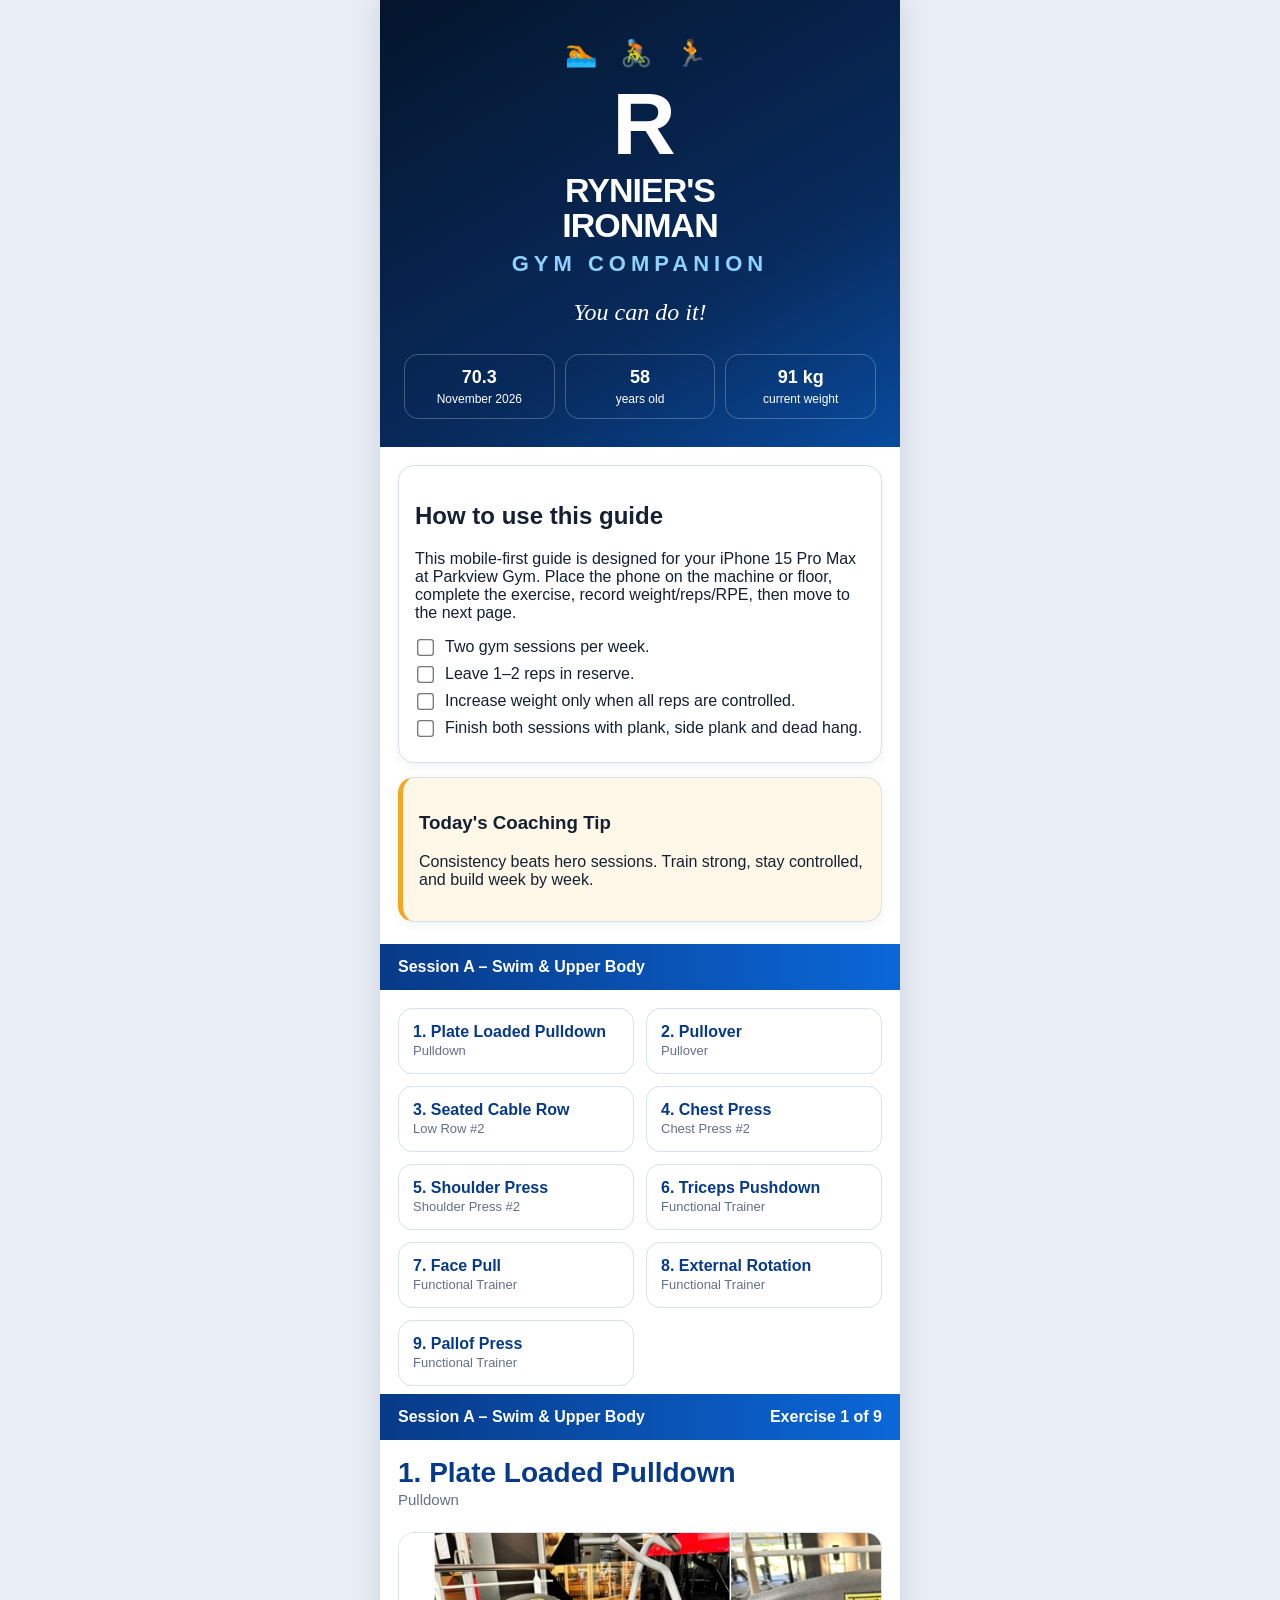
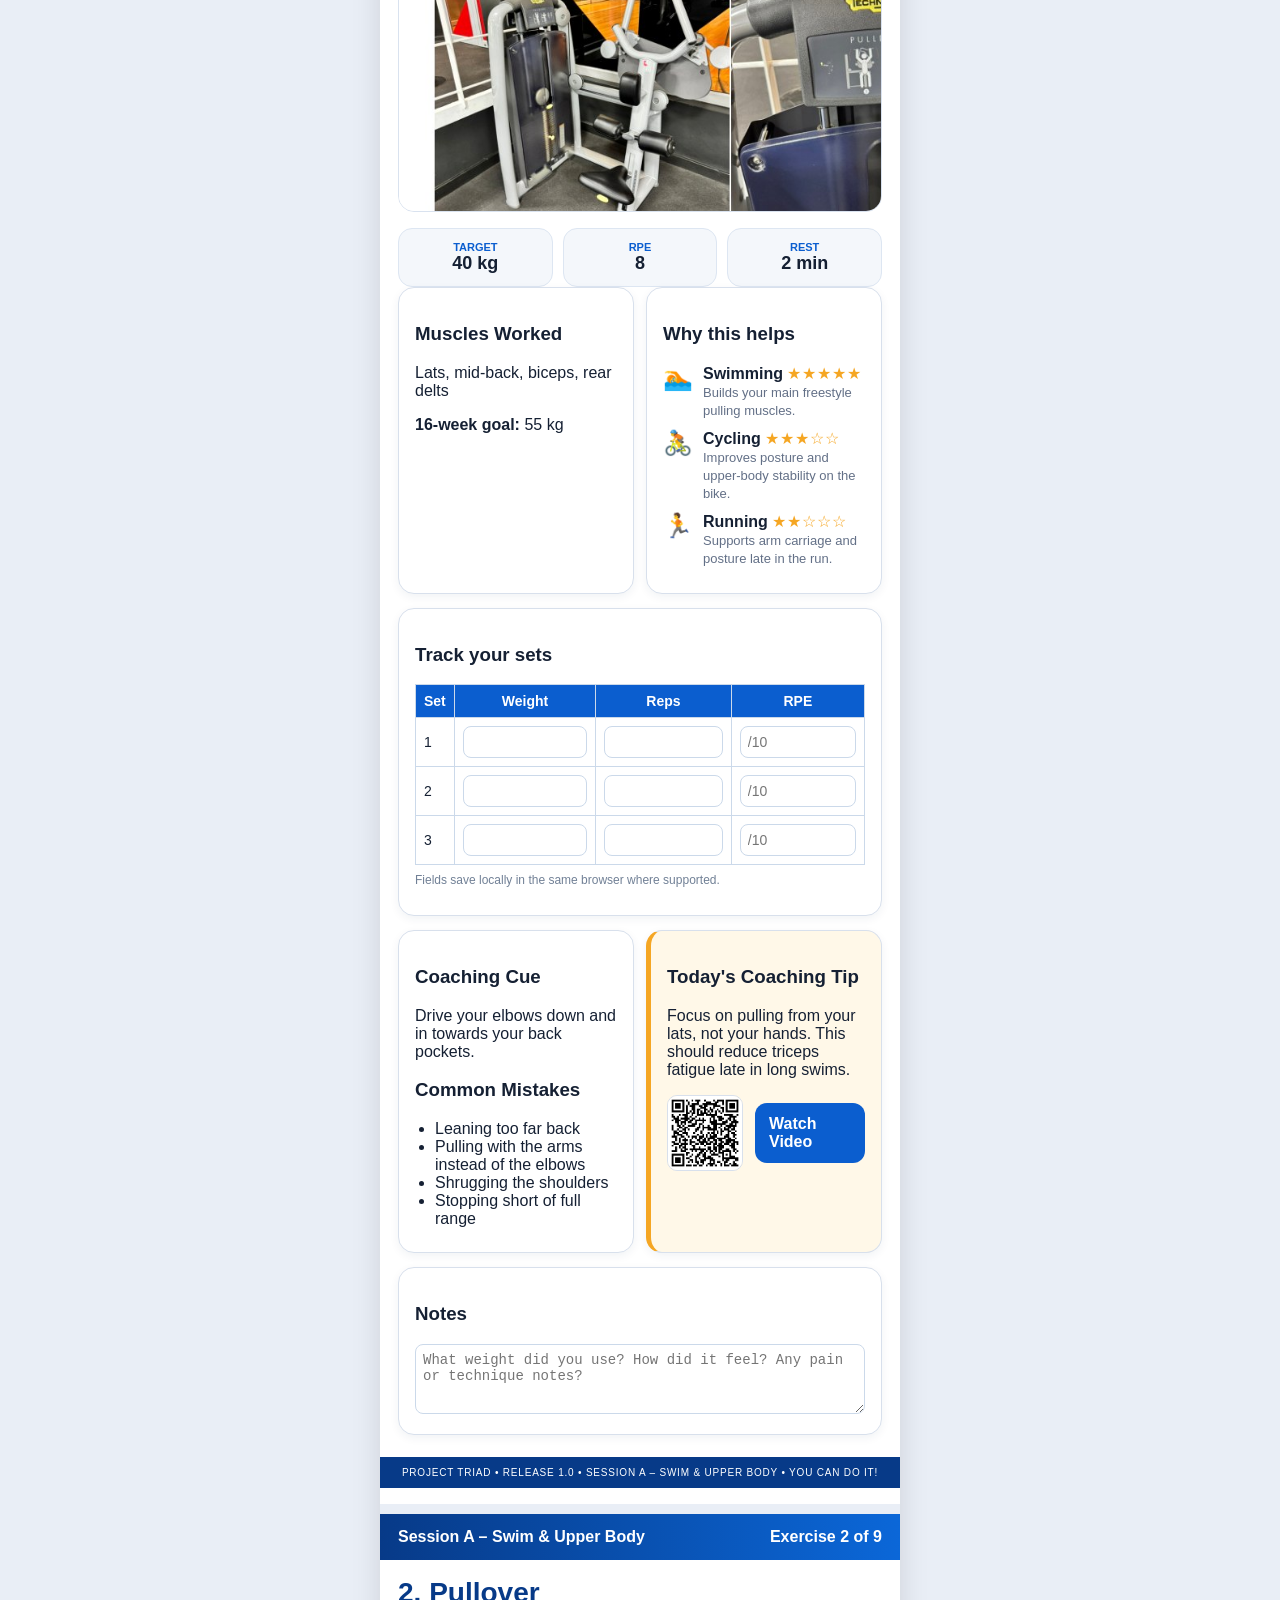
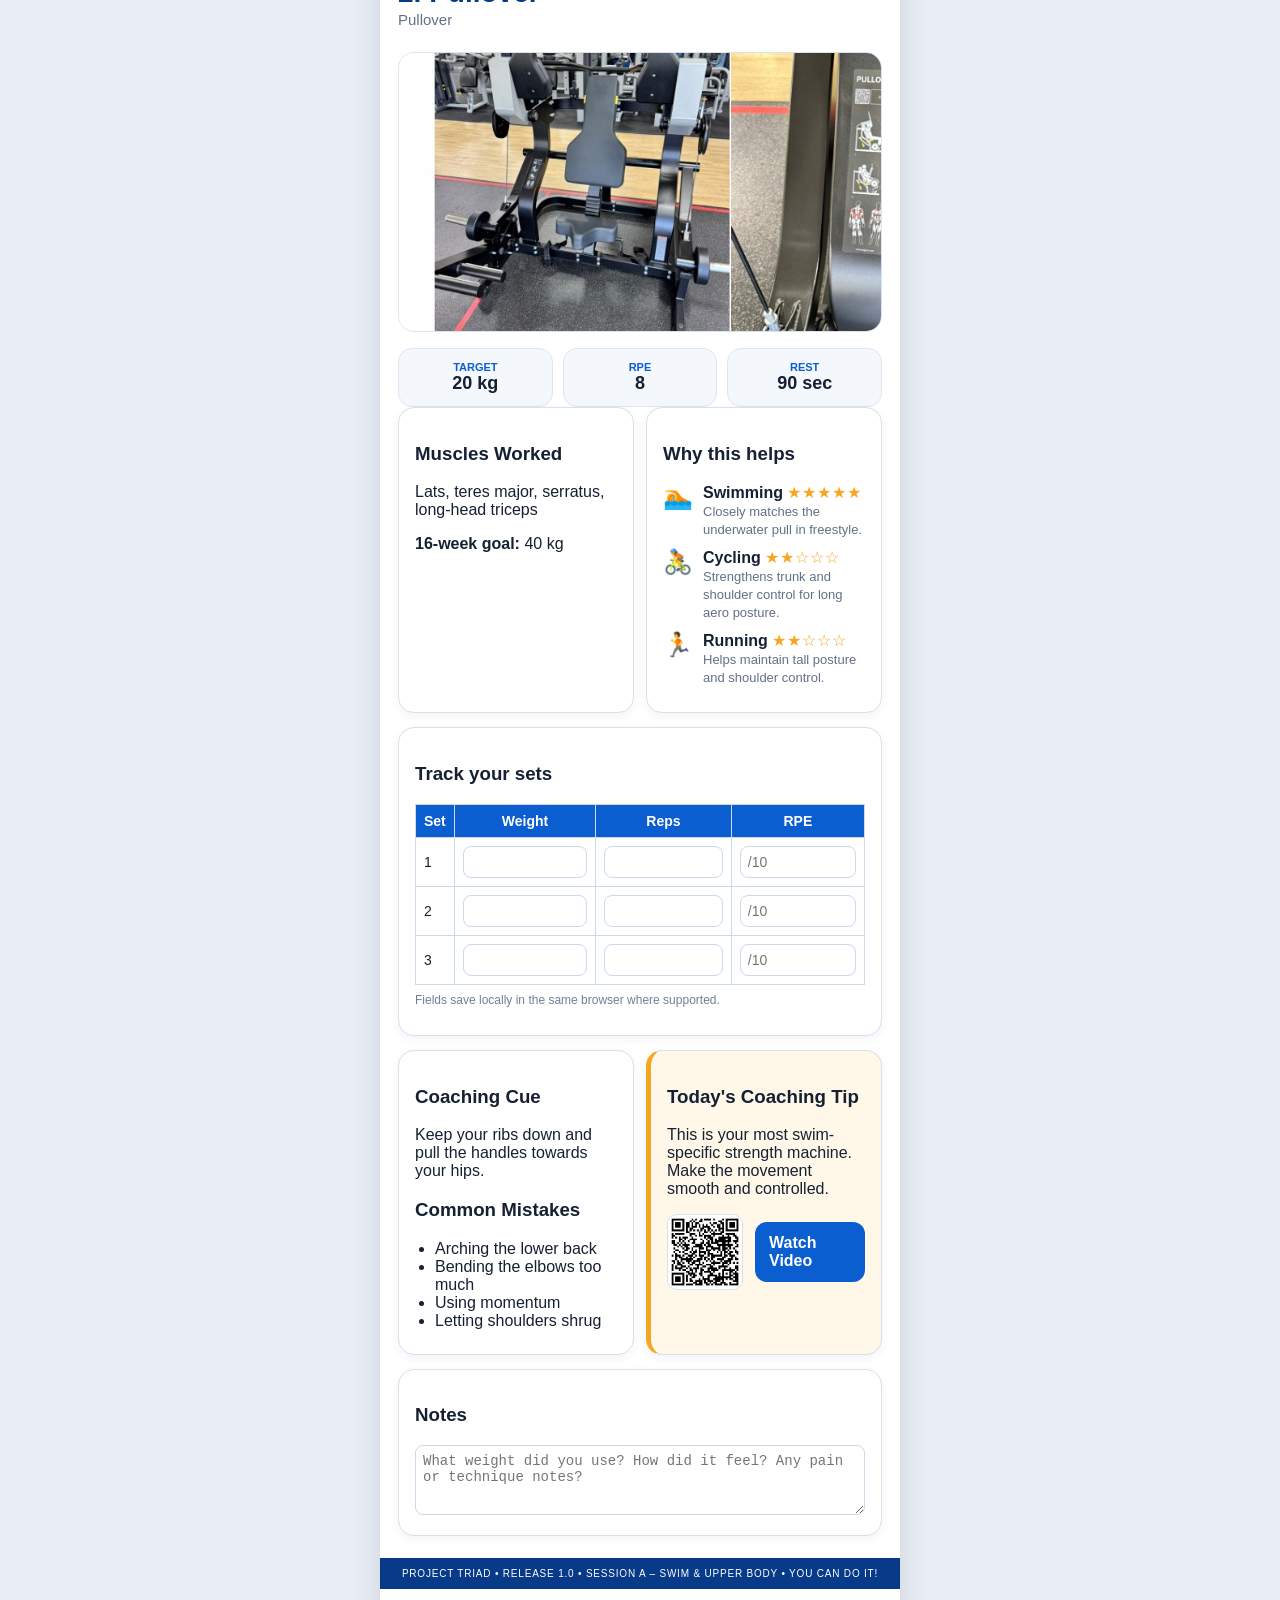
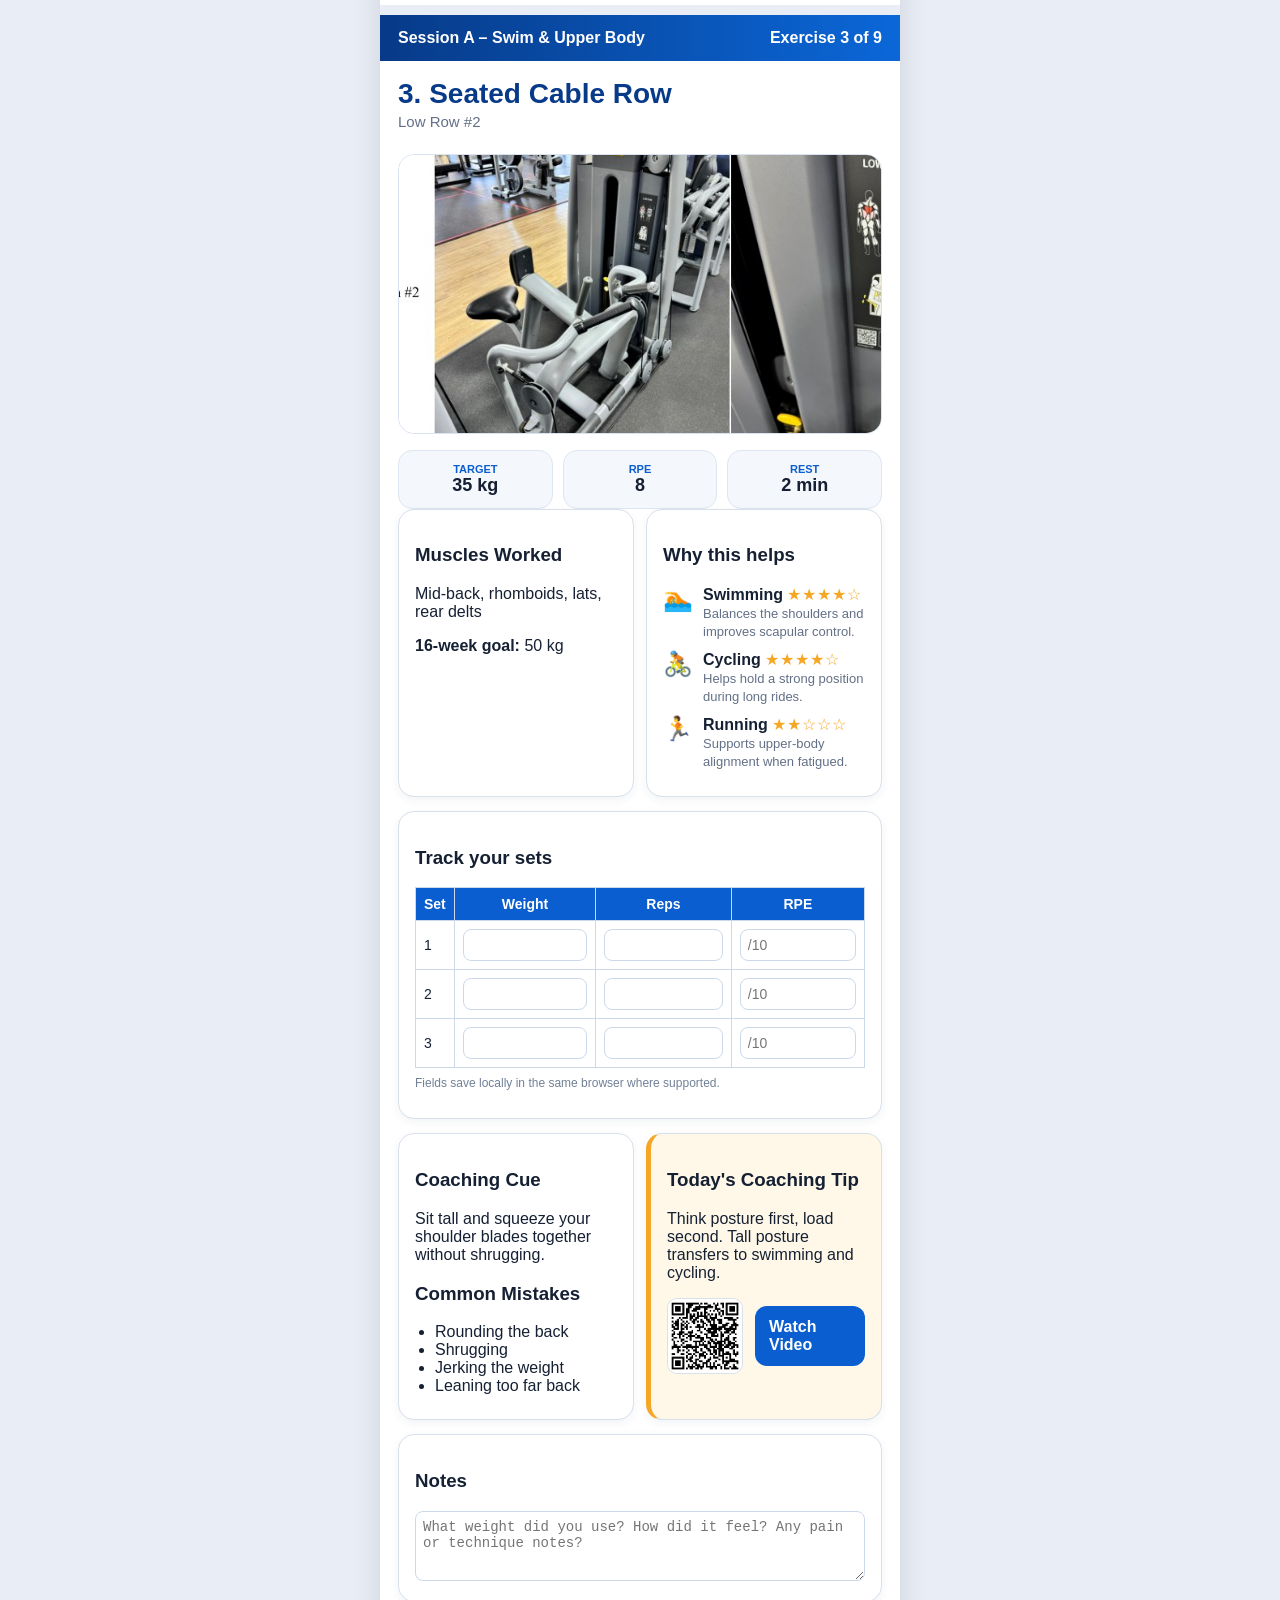
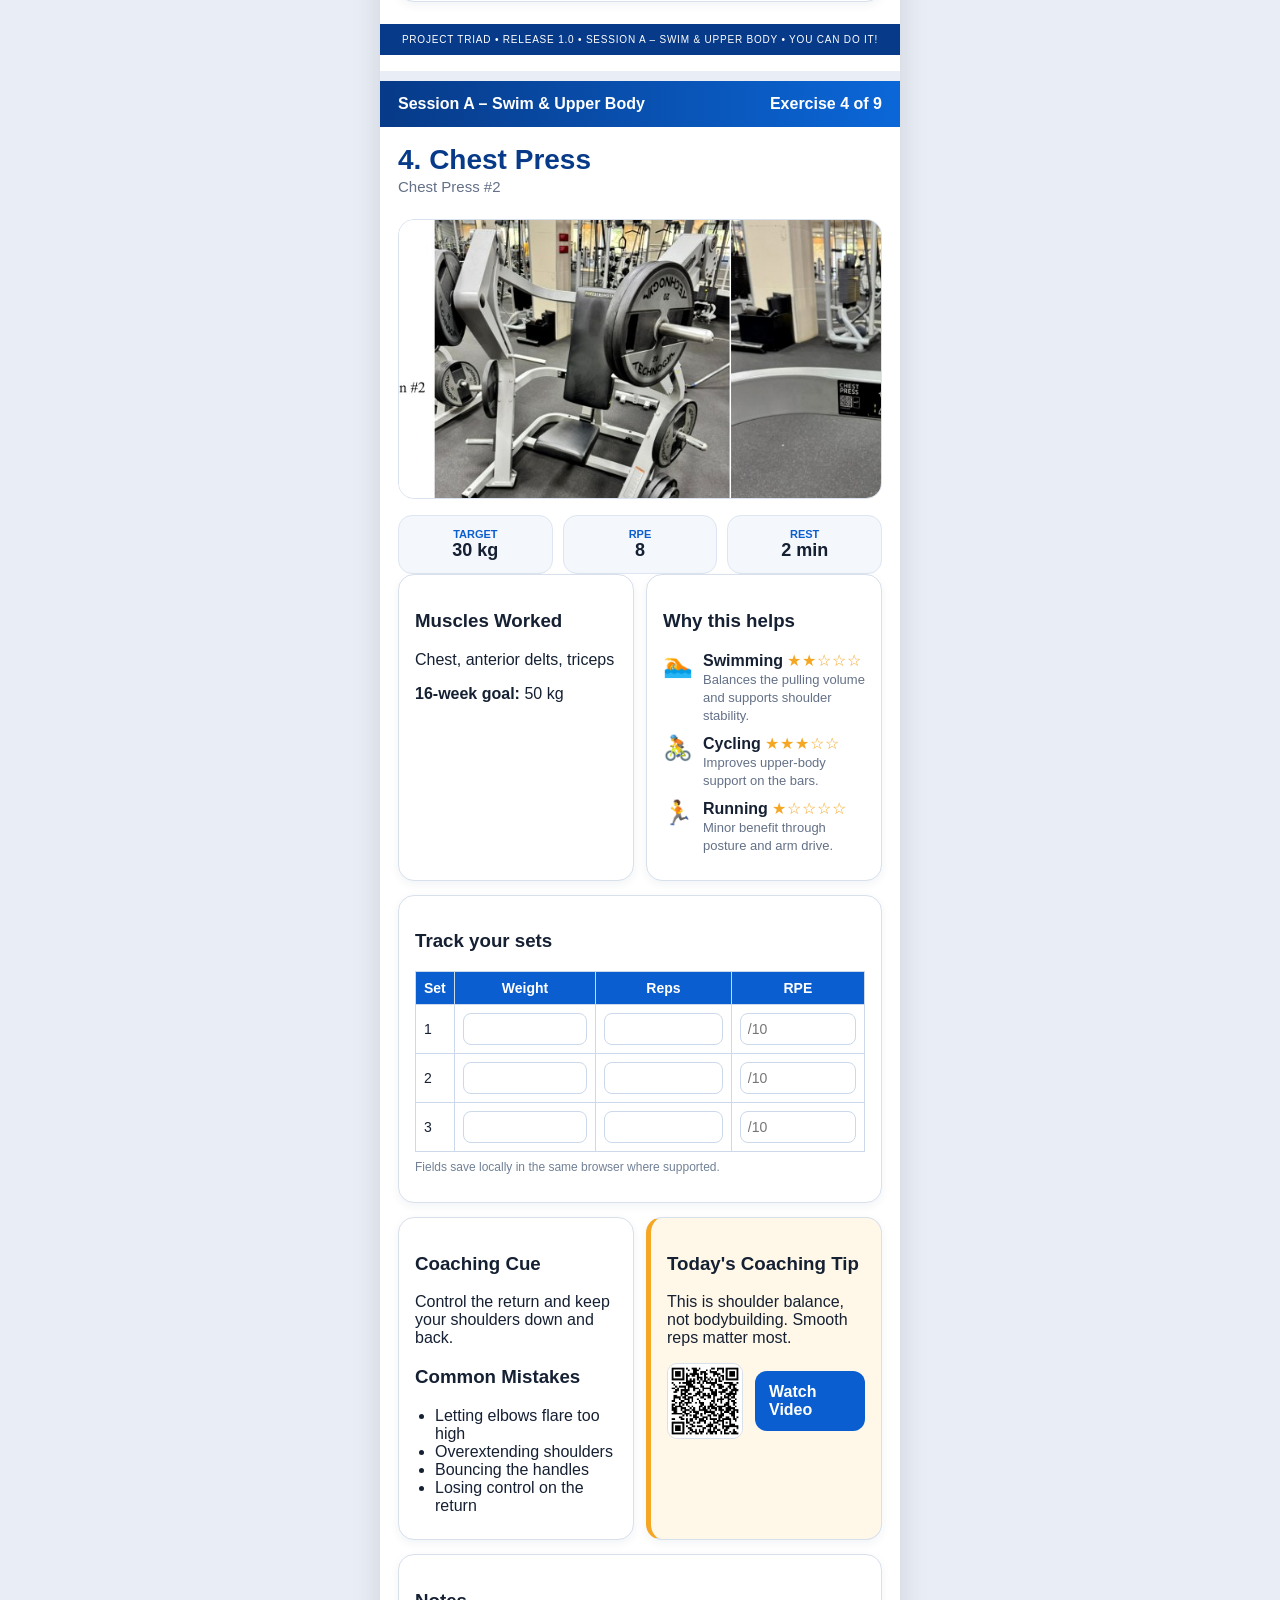
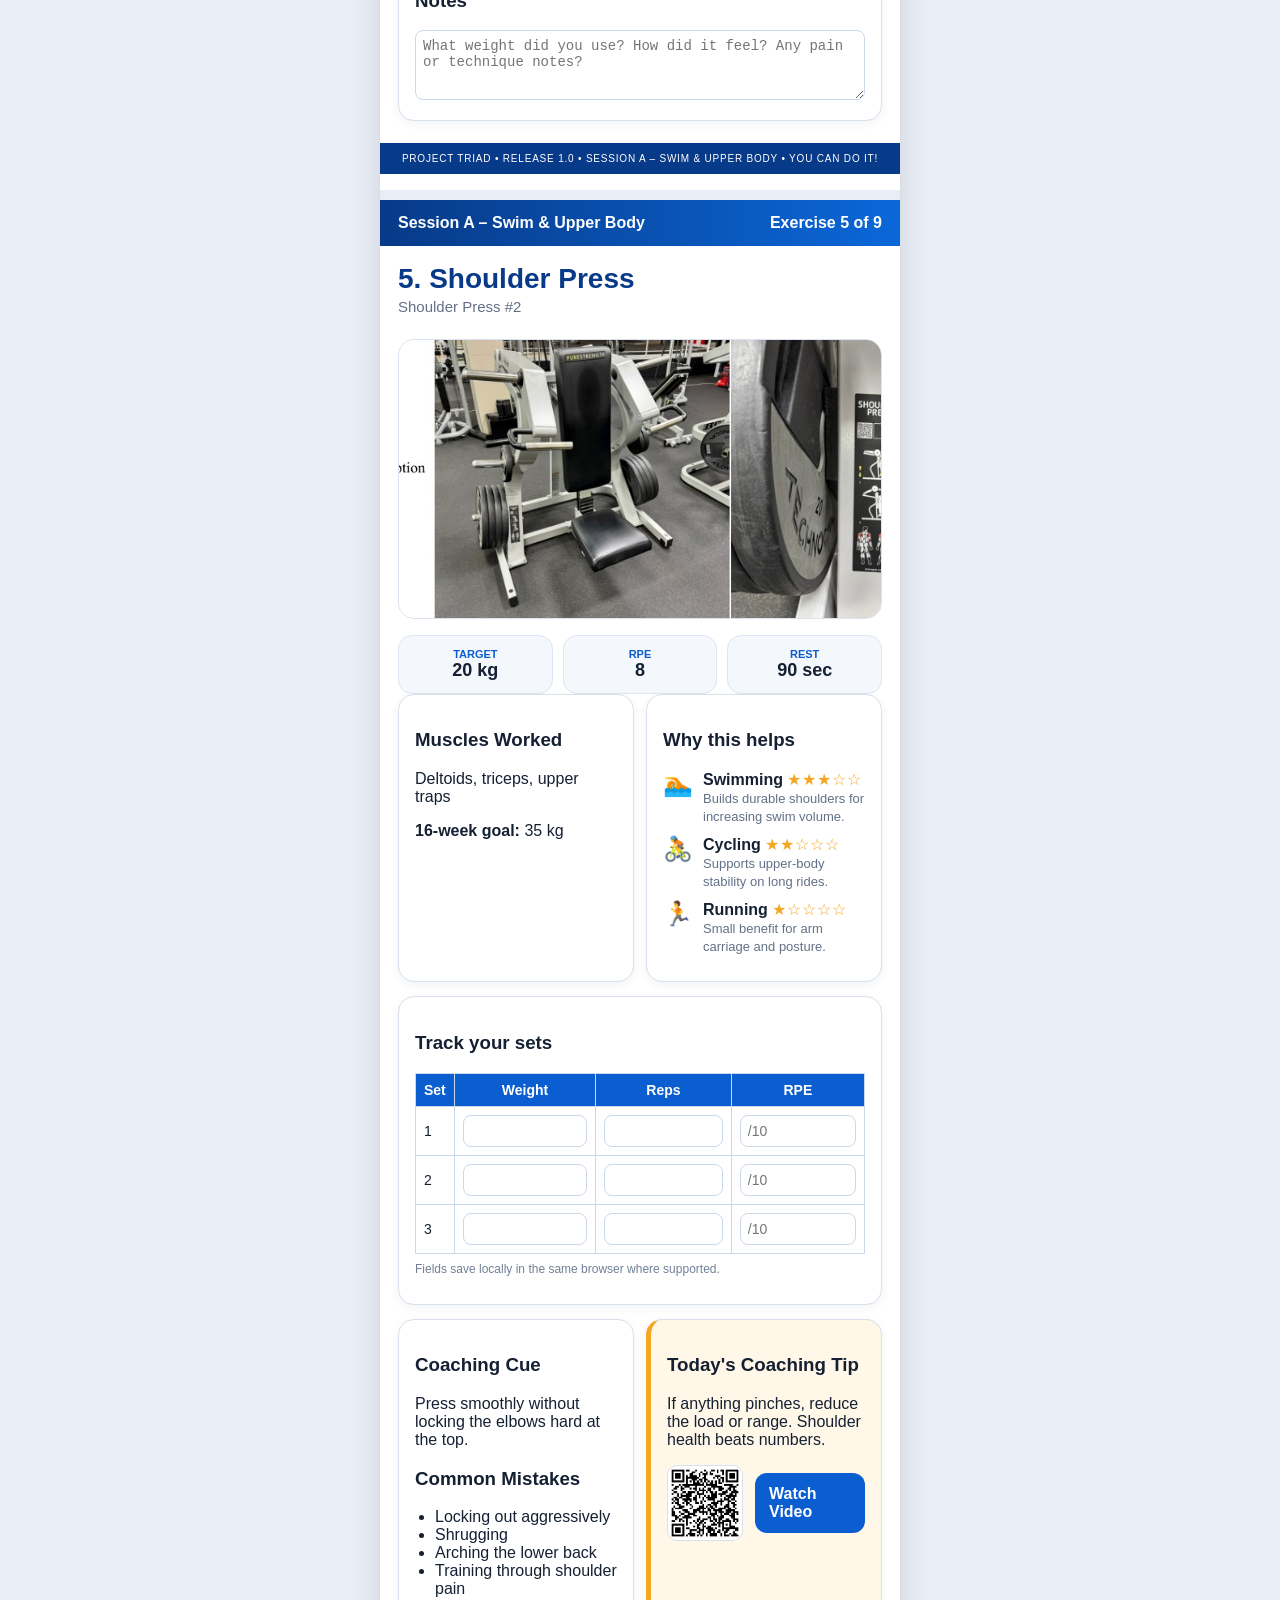
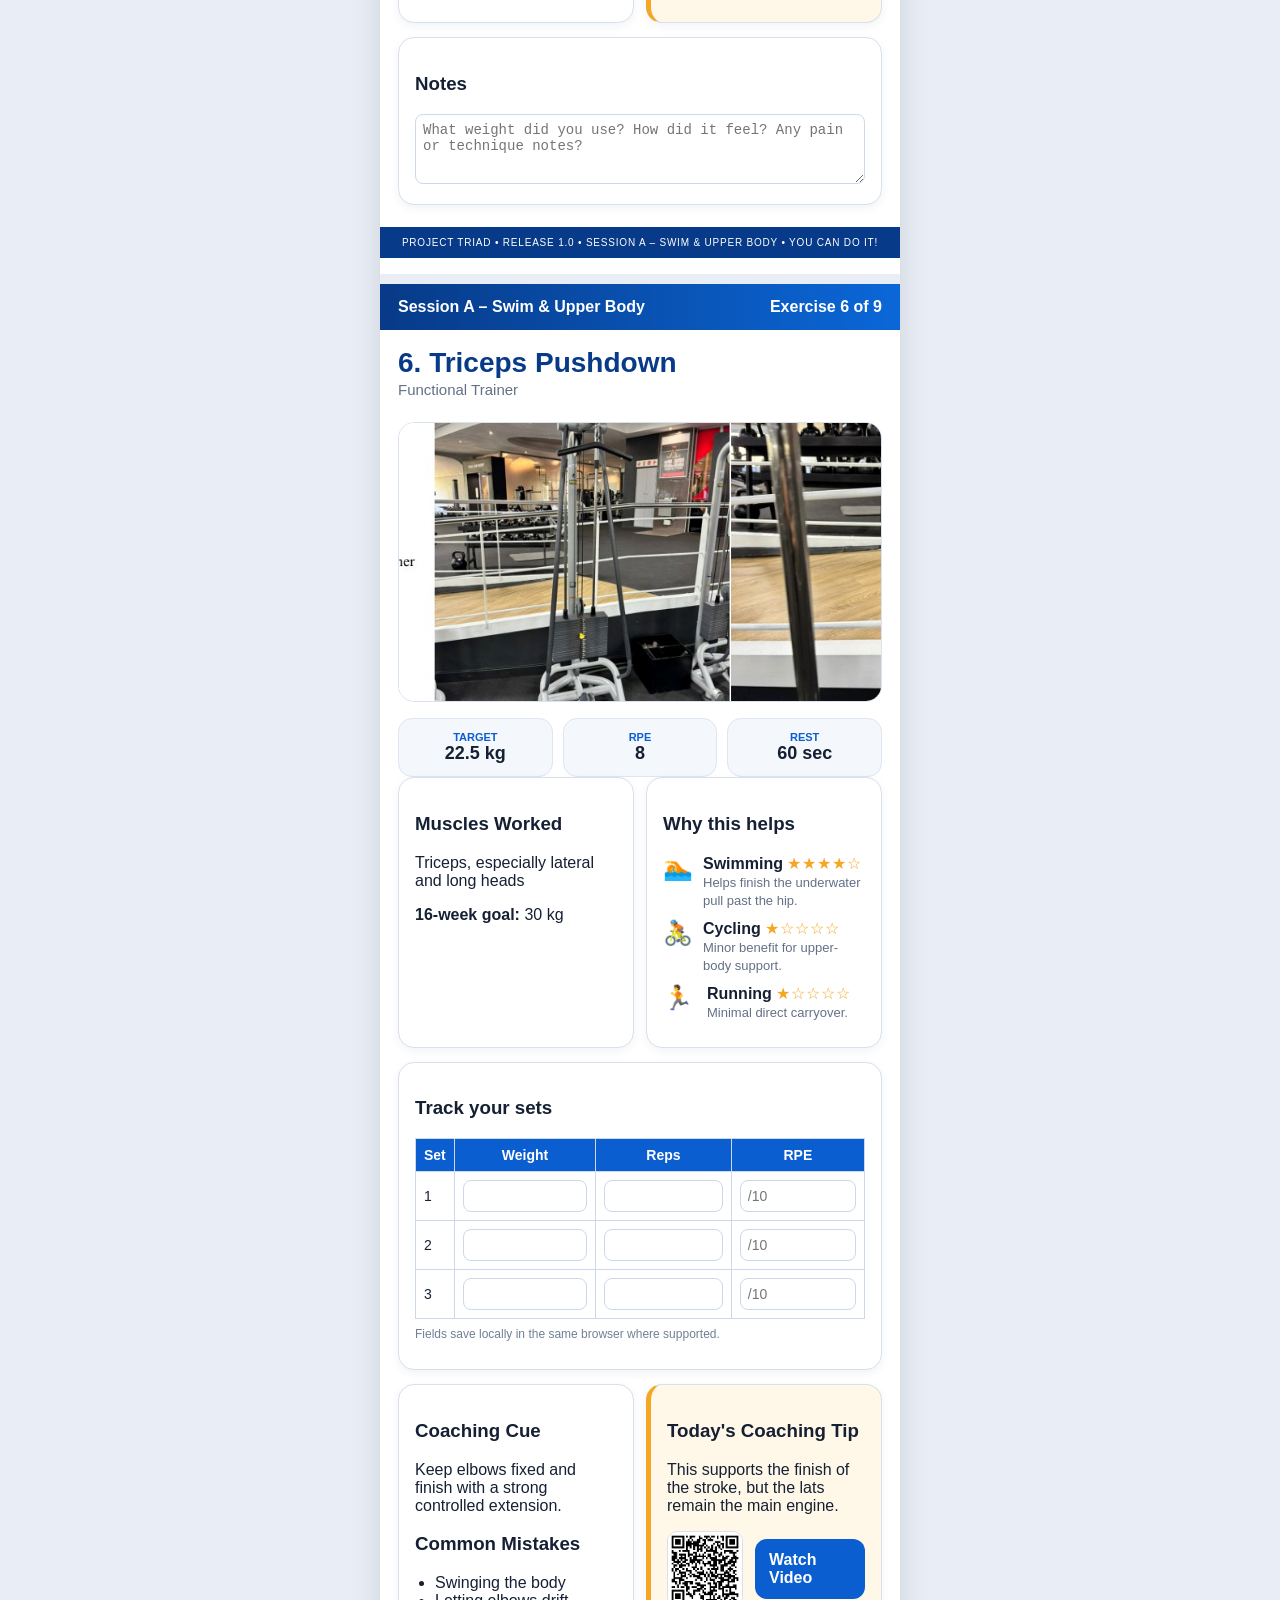
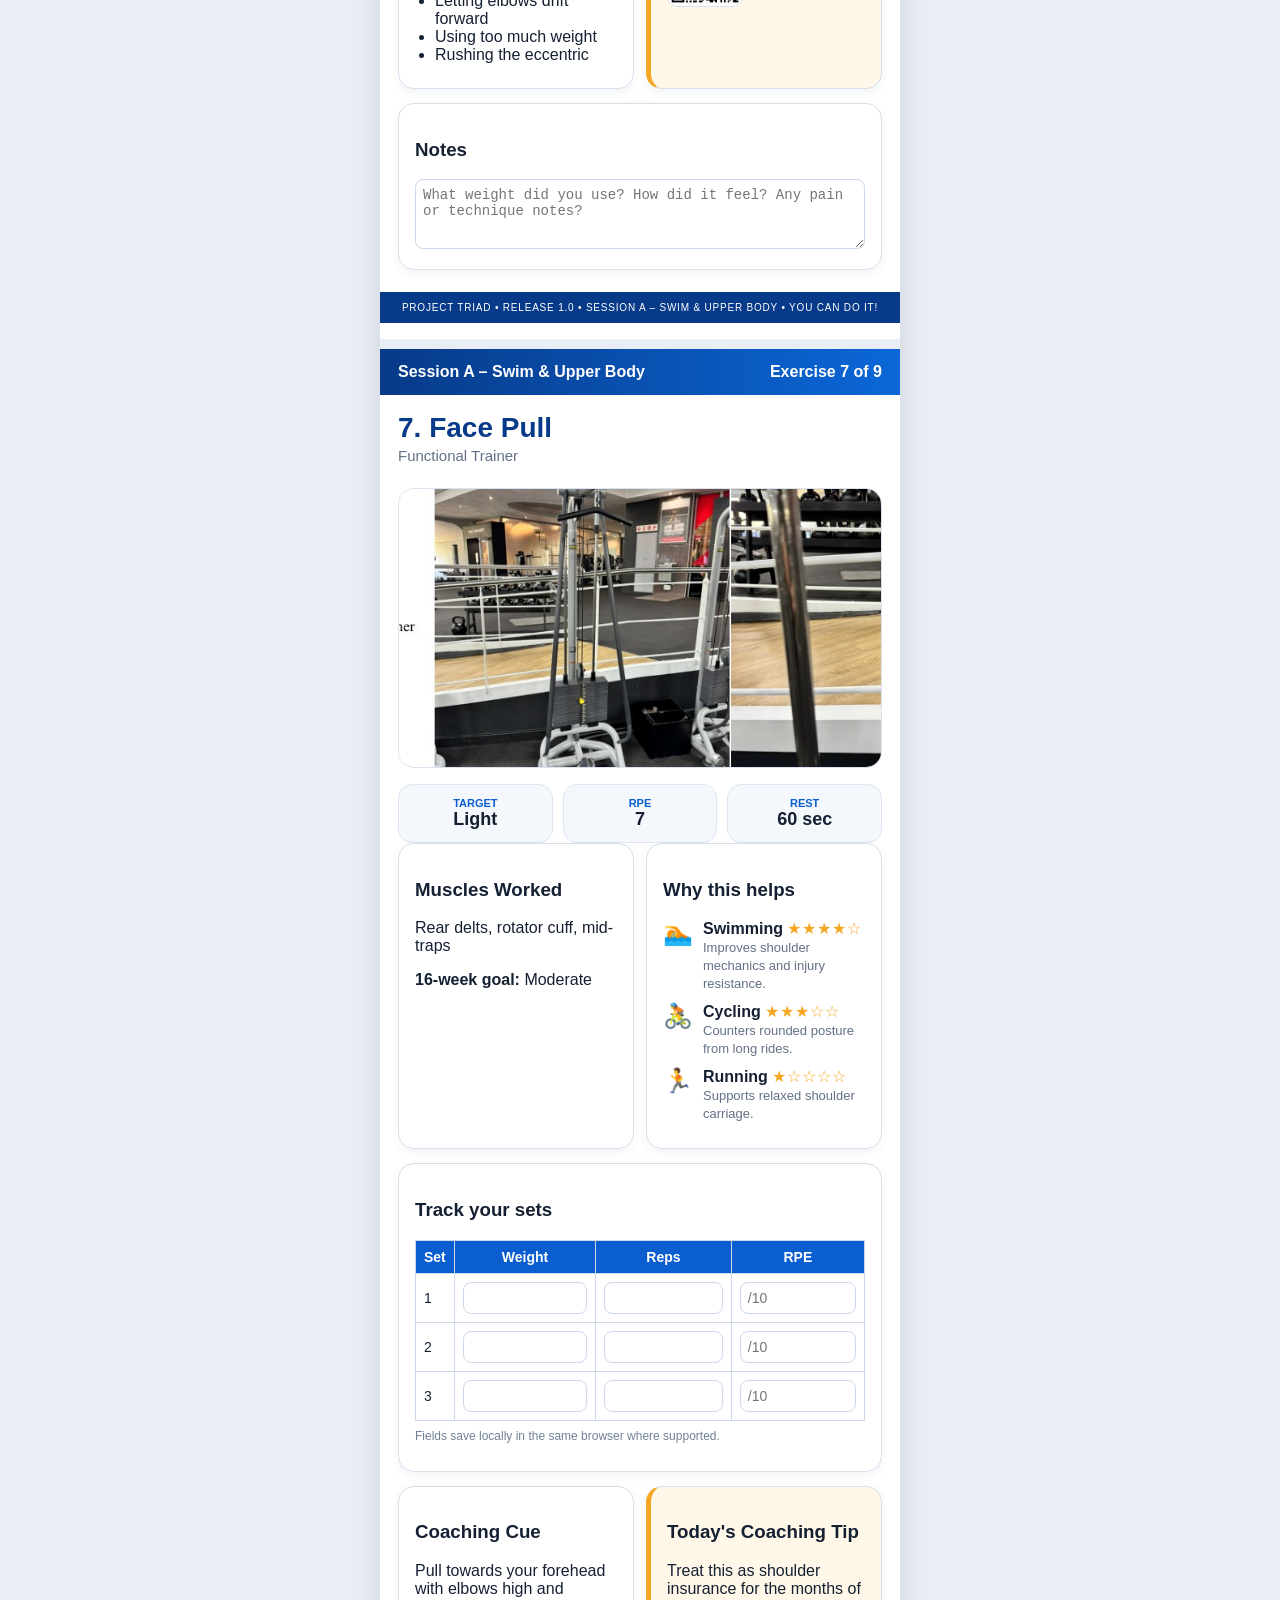
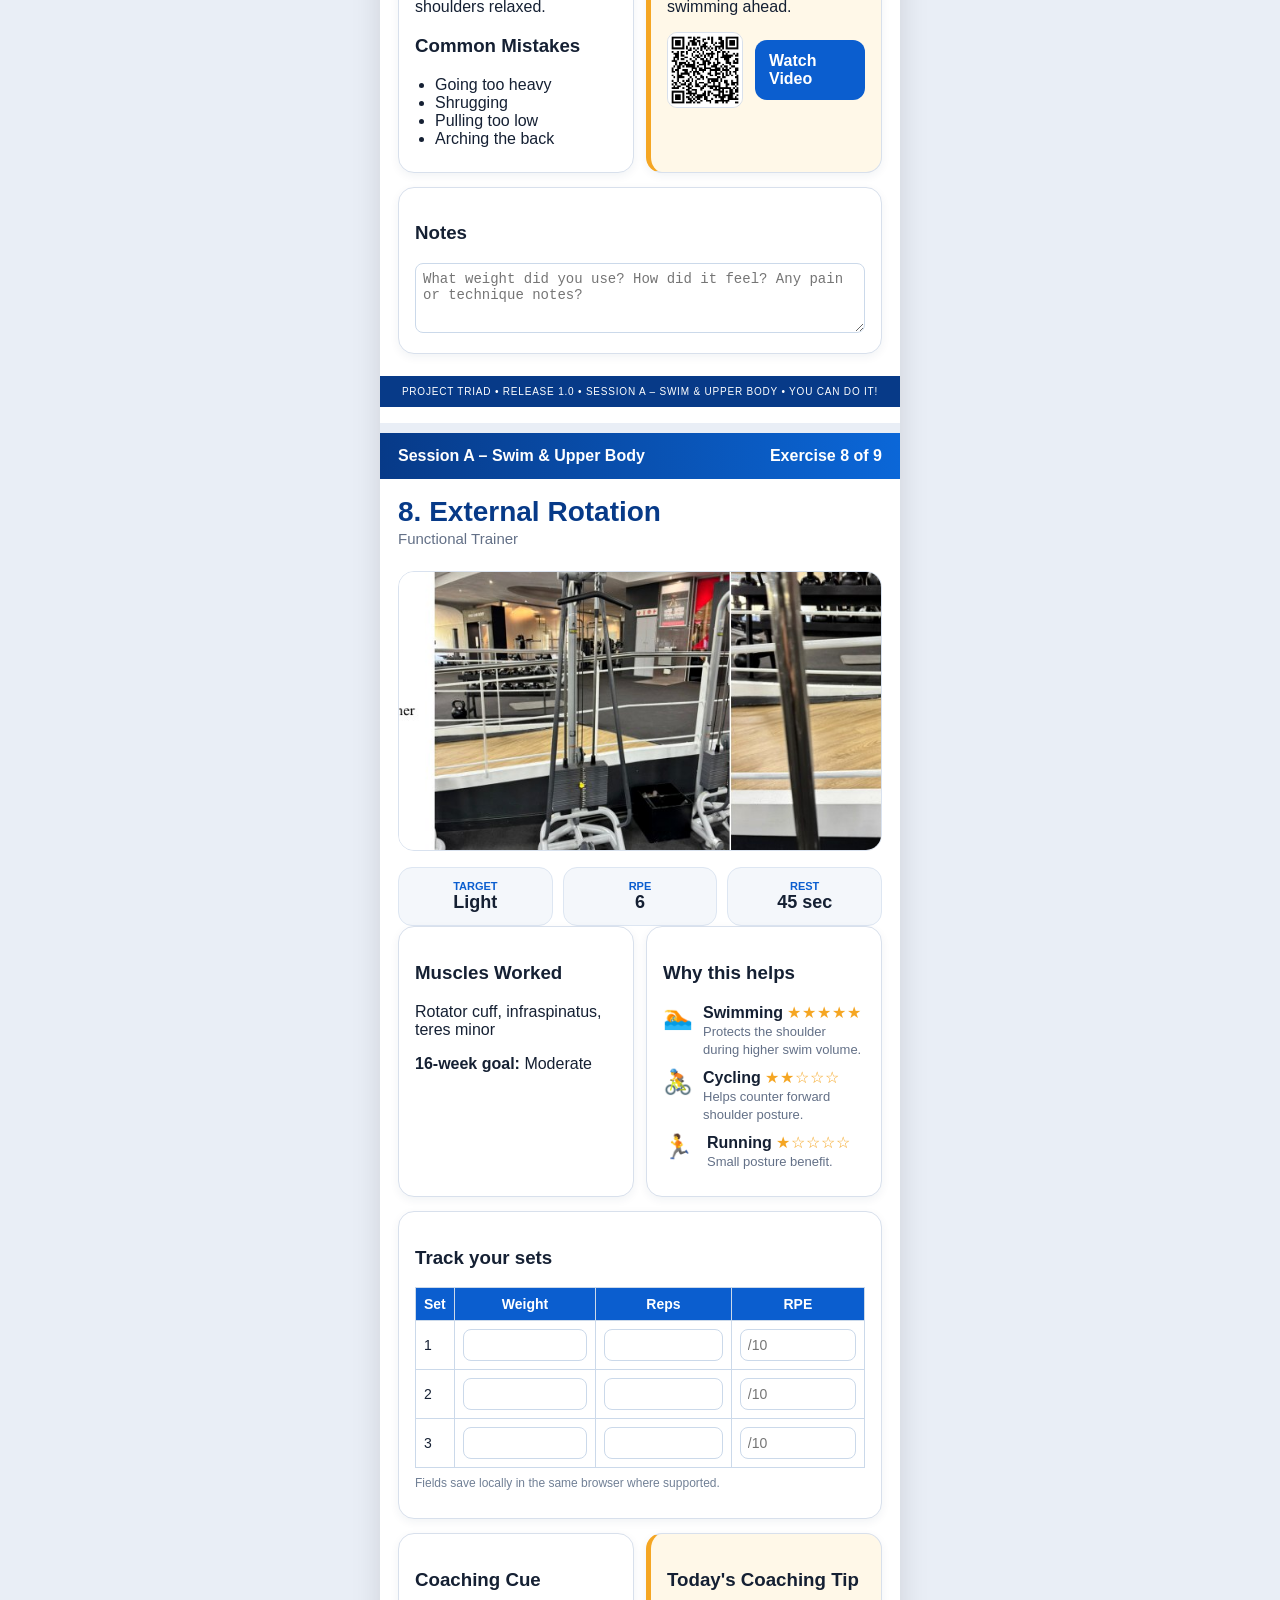
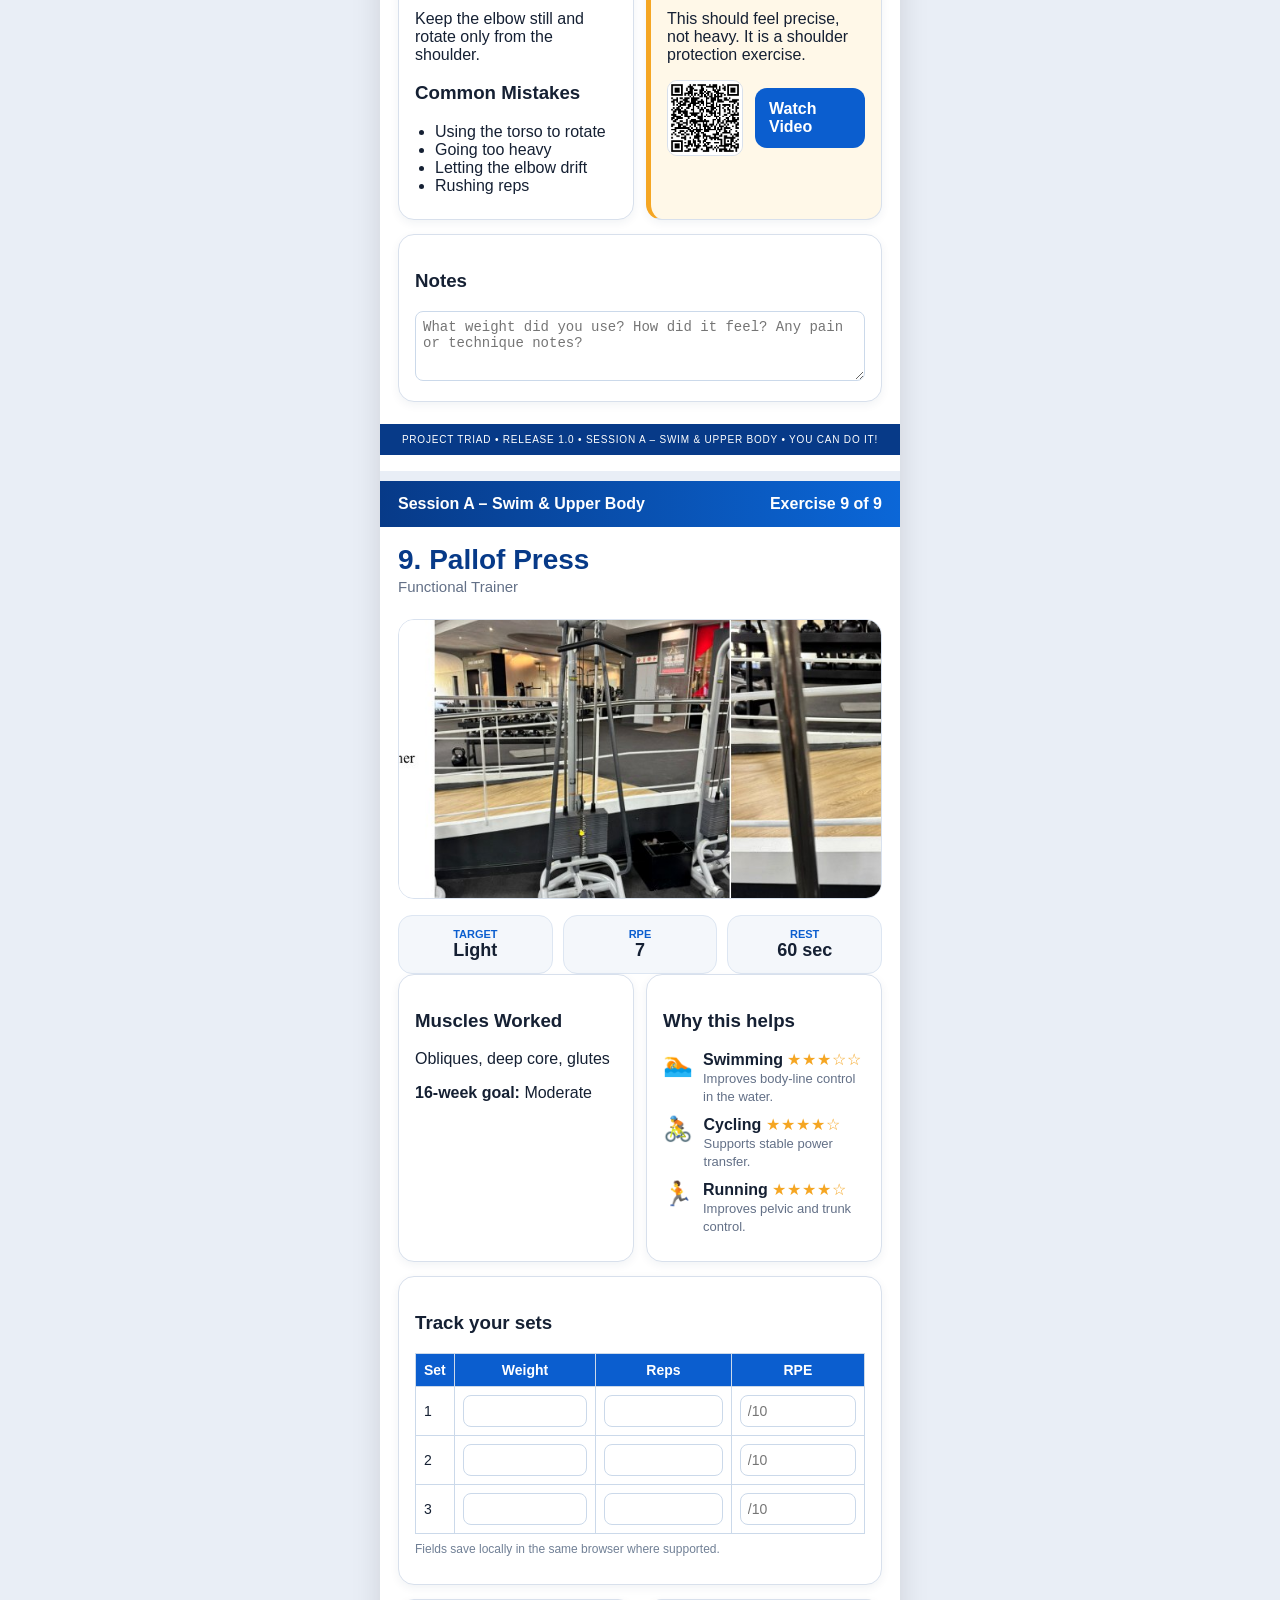
==== docs/index.html @ 0420315a "Release 1.0 - Initial Gym Companion Release 1.0 - Initial Gym Companion" ====
<!doctype html><html lang="en"><head><meta charset="utf-8"><meta name="viewport" content="width=device-width, initial-scale=1"><title>Rynier's Ironman Gym Companion</title><link rel="stylesheet" href="style.css"></head><body><main class="app"><section class="cover" id="top"><div class="sports">🏊 🚴 🏃</div><div class="logo">R</div><h1>RYNIER'S<br>IRONMAN</h1><div class="sub">GYM COMPANION</div><div class="tagline">You can do it!</div><div class="kpis"><div class="kpi"><b>70.3</b>November 2026</div><div class="kpi"><b>58</b>years old</div><div class="kpi"><b>91 kg</b>current weight</div></div></section><section class="section"><div class="card"><h2>How to use this guide</h2><p>This mobile-first guide is designed for your iPhone 15 Pro Max at Parkview Gym. Place the phone on the machine or floor, complete the exercise, record weight/reps/RPE, then move to the next page.</p><div class="checkline"><input type="checkbox"> <span>Two gym sessions per week.</span></div><div class="checkline"><input type="checkbox"> <span>Leave 1–2 reps in reserve.</span></div><div class="checkline"><input type="checkbox"> <span>Increase weight only when all reps are controlled.</span></div><div class="checkline"><input type="checkbox"> <span>Finish both sessions with plank, side plank and dead hang.</span></div></div><div class="card tip"><h3>Today's Coaching Tip</h3><p>Consistency beats hero sessions. Train strong, stay controlled, and build week by week.</p></div></section><div class="bluebar">Session A – Swim & Upper Body</div><section class="section"><div class="navgrid"><a class="button" href="#plate-loaded-pulldown"><b>1. Plate Loaded Pulldown</b><br><span class="small">Pulldown</span></a><a class="button" href="#pullover"><b>2. Pullover</b><br><span class="small">Pullover</span></a><a class="button" href="#seated-cable-row"><b>3. Seated Cable Row</b><br><span class="small">Low Row #2</span></a><a class="button" href="#chest-press"><b>4. Chest Press</b><br><span class="small">Chest Press #2</span></a><a class="button" href="#shoulder-press"><b>5. Shoulder Press</b><br><span class="small">Shoulder Press #2</span></a><a class="button" href="#triceps-pushdown"><b>6. Triceps Pushdown</b><br><span class="small">Functional Trainer</span></a><a class="button" href="#face-pull"><b>7. Face Pull</b><br><span class="small">Functional Trainer</span></a><a class="button" href="#external-rotation"><b>8. External Rotation</b><br><span class="small">Functional Trainer</span></a><a class="button" href="#pallof-press"><b>9. Pallof Press</b><br><span class="small">Functional Trainer</span></a></div></section>
<article class="exercise" id="plate-loaded-pulldown"><div class="bluebar">Session A – Swim & Upper Body<span style="float:right">Exercise 1 of 9</span></div><div class="exhead"><h2>1. Plate Loaded Pulldown</h2><div class="machine">Pulldown</div></div><div class="section"><img class="photo" src="images/pulldown.jpg" alt="Plate Loaded Pulldown"><div class="stats"><div class="stat"><span>Target</span><b>40 kg</b></div><div class="stat"><span>RPE</span><b>8</b></div><div class="stat"><span>Rest</span><b>2 min</b></div></div><div class="grid2"><div class="card"><h3>Muscles Worked</h3><p>Lats, mid-back, biceps, rear delts</p><p><b>16-week goal:</b> 55 kg</p></div><div class="card"><h3>Why this helps</h3><div class="benefit"><div class="ico">🏊</div><div><b>Swimming</b> <span class="stars">★★★★★</span><br><span class="small">Builds your main freestyle pulling muscles.</span></div></div><div class="benefit"><div class="ico">🚴</div><div><b>Cycling</b> <span class="stars">★★★☆☆</span><br><span class="small">Improves posture and upper-body stability on the bike.</span></div></div><div class="benefit"><div class="ico">🏃</div><div><b>Running</b> <span class="stars">★★☆☆☆</span><br><span class="small">Supports arm carriage and posture late in the run.</span></div></div></div></div><div class="card"><h3>Track your sets</h3><table class="track"><tr><th>Set</th><th>Weight</th><th>Reps</th><th>RPE</th></tr><tr><td>1</td><td><input></td><td><input></td><td><input placeholder="/10"></td></tr><tr><td>2</td><td><input></td><td><input></td><td><input placeholder="/10"></td></tr><tr><td>3</td><td><input></td><td><input></td><td><input placeholder="/10"></td></tr></table><p class="print-note">Fields save locally in the same browser where supported.</p></div><div class="grid2"><div class="card"><h3>Coaching Cue</h3><p>Drive your elbows down and in towards your back pockets.</p><h3>Common Mistakes</h3><ul><li>Leaning too far back</li><li>Pulling with the arms instead of the elbows</li><li>Shrugging the shoulders</li><li>Stopping short of full range</li></ul></div><div class="card tip"><h3>Today's Coaching Tip</h3><p>Focus on pulling from your lats, not your hands. This should reduce triceps fatigue late in long swims.</p><div class="video"><img src="images/qr/plate-loaded-pulldown.png" alt="QR"><a href="https://www.youtube.com/results?search_query=plate+loaded+lat+pulldown+technique" target="_blank">Watch Video</a></div></div></div><div class="card"><h3>Notes</h3><textarea placeholder="What weight did you use? How did it feel? Any pain or technique notes?"></textarea></div></div><div class="footer">Project TRIAD • Release 1.0 • Session A – Swim & Upper Body • You can do it!</div></article>

<article class="exercise" id="pullover"><div class="bluebar">Session A – Swim & Upper Body<span style="float:right">Exercise 2 of 9</span></div><div class="exhead"><h2>2. Pullover</h2><div class="machine">Pullover</div></div><div class="section"><img class="photo" src="images/pullover.jpg" alt="Pullover"><div class="stats"><div class="stat"><span>Target</span><b>20 kg</b></div><div class="stat"><span>RPE</span><b>8</b></div><div class="stat"><span>Rest</span><b>90 sec</b></div></div><div class="grid2"><div class="card"><h3>Muscles Worked</h3><p>Lats, teres major, serratus, long-head triceps</p><p><b>16-week goal:</b> 40 kg</p></div><div class="card"><h3>Why this helps</h3><div class="benefit"><div class="ico">🏊</div><div><b>Swimming</b> <span class="stars">★★★★★</span><br><span class="small">Closely matches the underwater pull in freestyle.</span></div></div><div class="benefit"><div class="ico">🚴</div><div><b>Cycling</b> <span class="stars">★★☆☆☆</span><br><span class="small">Strengthens trunk and shoulder control for long aero posture.</span></div></div><div class="benefit"><div class="ico">🏃</div><div><b>Running</b> <span class="stars">★★☆☆☆</span><br><span class="small">Helps maintain tall posture and shoulder control.</span></div></div></div></div><div class="card"><h3>Track your sets</h3><table class="track"><tr><th>Set</th><th>Weight</th><th>Reps</th><th>RPE</th></tr><tr><td>1</td><td><input></td><td><input></td><td><input placeholder="/10"></td></tr><tr><td>2</td><td><input></td><td><input></td><td><input placeholder="/10"></td></tr><tr><td>3</td><td><input></td><td><input></td><td><input placeholder="/10"></td></tr></table><p class="print-note">Fields save locally in the same browser where supported.</p></div><div class="grid2"><div class="card"><h3>Coaching Cue</h3><p>Keep your ribs down and pull the handles towards your hips.</p><h3>Common Mistakes</h3><ul><li>Arching the lower back</li><li>Bending the elbows too much</li><li>Using momentum</li><li>Letting shoulders shrug</li></ul></div><div class="card tip"><h3>Today's Coaching Tip</h3><p>This is your most swim-specific strength machine. Make the movement smooth and controlled.</p><div class="video"><img src="images/qr/pullover.png" alt="QR"><a href="https://www.youtube.com/results?search_query=technogym+pullover+machine+technique" target="_blank">Watch Video</a></div></div></div><div class="card"><h3>Notes</h3><textarea placeholder="What weight did you use? How did it feel? Any pain or technique notes?"></textarea></div></div><div class="footer">Project TRIAD • Release 1.0 • Session A – Swim & Upper Body • You can do it!</div></article>

<article class="exercise" id="seated-cable-row"><div class="bluebar">Session A – Swim & Upper Body<span style="float:right">Exercise 3 of 9</span></div><div class="exhead"><h2>3. Seated Cable Row</h2><div class="machine">Low Row #2</div></div><div class="section"><img class="photo" src="images/low_row_2.jpg" alt="Seated Cable Row"><div class="stats"><div class="stat"><span>Target</span><b>35 kg</b></div><div class="stat"><span>RPE</span><b>8</b></div><div class="stat"><span>Rest</span><b>2 min</b></div></div><div class="grid2"><div class="card"><h3>Muscles Worked</h3><p>Mid-back, rhomboids, lats, rear delts</p><p><b>16-week goal:</b> 50 kg</p></div><div class="card"><h3>Why this helps</h3><div class="benefit"><div class="ico">🏊</div><div><b>Swimming</b> <span class="stars">★★★★☆</span><br><span class="small">Balances the shoulders and improves scapular control.</span></div></div><div class="benefit"><div class="ico">🚴</div><div><b>Cycling</b> <span class="stars">★★★★☆</span><br><span class="small">Helps hold a strong position during long rides.</span></div></div><div class="benefit"><div class="ico">🏃</div><div><b>Running</b> <span class="stars">★★☆☆☆</span><br><span class="small">Supports upper-body alignment when fatigued.</span></div></div></div></div><div class="card"><h3>Track your sets</h3><table class="track"><tr><th>Set</th><th>Weight</th><th>Reps</th><th>RPE</th></tr><tr><td>1</td><td><input></td><td><input></td><td><input placeholder="/10"></td></tr><tr><td>2</td><td><input></td><td><input></td><td><input placeholder="/10"></td></tr><tr><td>3</td><td><input></td><td><input></td><td><input placeholder="/10"></td></tr></table><p class="print-note">Fields save locally in the same browser where supported.</p></div><div class="grid2"><div class="card"><h3>Coaching Cue</h3><p>Sit tall and squeeze your shoulder blades together without shrugging.</p><h3>Common Mistakes</h3><ul><li>Rounding the back</li><li>Shrugging</li><li>Jerking the weight</li><li>Leaning too far back</li></ul></div><div class="card tip"><h3>Today's Coaching Tip</h3><p>Think posture first, load second. Tall posture transfers to swimming and cycling.</p><div class="video"><img src="images/qr/seated-cable-row.png" alt="QR"><a href="https://www.youtube.com/results?search_query=seated+cable+row+technique" target="_blank">Watch Video</a></div></div></div><div class="card"><h3>Notes</h3><textarea placeholder="What weight did you use? How did it feel? Any pain or technique notes?"></textarea></div></div><div class="footer">Project TRIAD • Release 1.0 • Session A – Swim & Upper Body • You can do it!</div></article>

<article class="exercise" id="chest-press"><div class="bluebar">Session A – Swim & Upper Body<span style="float:right">Exercise 4 of 9</span></div><div class="exhead"><h2>4. Chest Press</h2><div class="machine">Chest Press #2</div></div><div class="section"><img class="photo" src="images/chest_press_2.jpg" alt="Chest Press"><div class="stats"><div class="stat"><span>Target</span><b>30 kg</b></div><div class="stat"><span>RPE</span><b>8</b></div><div class="stat"><span>Rest</span><b>2 min</b></div></div><div class="grid2"><div class="card"><h3>Muscles Worked</h3><p>Chest, anterior delts, triceps</p><p><b>16-week goal:</b> 50 kg</p></div><div class="card"><h3>Why this helps</h3><div class="benefit"><div class="ico">🏊</div><div><b>Swimming</b> <span class="stars">★★☆☆☆</span><br><span class="small">Balances the pulling volume and supports shoulder stability.</span></div></div><div class="benefit"><div class="ico">🚴</div><div><b>Cycling</b> <span class="stars">★★★☆☆</span><br><span class="small">Improves upper-body support on the bars.</span></div></div><div class="benefit"><div class="ico">🏃</div><div><b>Running</b> <span class="stars">★☆☆☆☆</span><br><span class="small">Minor benefit through posture and arm drive.</span></div></div></div></div><div class="card"><h3>Track your sets</h3><table class="track"><tr><th>Set</th><th>Weight</th><th>Reps</th><th>RPE</th></tr><tr><td>1</td><td><input></td><td><input></td><td><input placeholder="/10"></td></tr><tr><td>2</td><td><input></td><td><input></td><td><input placeholder="/10"></td></tr><tr><td>3</td><td><input></td><td><input></td><td><input placeholder="/10"></td></tr></table><p class="print-note">Fields save locally in the same browser where supported.</p></div><div class="grid2"><div class="card"><h3>Coaching Cue</h3><p>Control the return and keep your shoulders down and back.</p><h3>Common Mistakes</h3><ul><li>Letting elbows flare too high</li><li>Overextending shoulders</li><li>Bouncing the handles</li><li>Losing control on the return</li></ul></div><div class="card tip"><h3>Today's Coaching Tip</h3><p>This is shoulder balance, not bodybuilding. Smooth reps matter most.</p><div class="video"><img src="images/qr/chest-press.png" alt="QR"><a href="https://www.youtube.com/results?search_query=plate+loaded+chest+press+technique" target="_blank">Watch Video</a></div></div></div><div class="card"><h3>Notes</h3><textarea placeholder="What weight did you use? How did it feel? Any pain or technique notes?"></textarea></div></div><div class="footer">Project TRIAD • Release 1.0 • Session A – Swim & Upper Body • You can do it!</div></article>

<article class="exercise" id="shoulder-press"><div class="bluebar">Session A – Swim & Upper Body<span style="float:right">Exercise 5 of 9</span></div><div class="exhead"><h2>5. Shoulder Press</h2><div class="machine">Shoulder Press #2</div></div><div class="section"><img class="photo" src="images/shoulder_press_2.jpg" alt="Shoulder Press"><div class="stats"><div class="stat"><span>Target</span><b>20 kg</b></div><div class="stat"><span>RPE</span><b>8</b></div><div class="stat"><span>Rest</span><b>90 sec</b></div></div><div class="grid2"><div class="card"><h3>Muscles Worked</h3><p>Deltoids, triceps, upper traps</p><p><b>16-week goal:</b> 35 kg</p></div><div class="card"><h3>Why this helps</h3><div class="benefit"><div class="ico">🏊</div><div><b>Swimming</b> <span class="stars">★★★☆☆</span><br><span class="small">Builds durable shoulders for increasing swim volume.</span></div></div><div class="benefit"><div class="ico">🚴</div><div><b>Cycling</b> <span class="stars">★★☆☆☆</span><br><span class="small">Supports upper-body stability on long rides.</span></div></div><div class="benefit"><div class="ico">🏃</div><div><b>Running</b> <span class="stars">★☆☆☆☆</span><br><span class="small">Small benefit for arm carriage and posture.</span></div></div></div></div><div class="card"><h3>Track your sets</h3><table class="track"><tr><th>Set</th><th>Weight</th><th>Reps</th><th>RPE</th></tr><tr><td>1</td><td><input></td><td><input></td><td><input placeholder="/10"></td></tr><tr><td>2</td><td><input></td><td><input></td><td><input placeholder="/10"></td></tr><tr><td>3</td><td><input></td><td><input></td><td><input placeholder="/10"></td></tr></table><p class="print-note">Fields save locally in the same browser where supported.</p></div><div class="grid2"><div class="card"><h3>Coaching Cue</h3><p>Press smoothly without locking the elbows hard at the top.</p><h3>Common Mistakes</h3><ul><li>Locking out aggressively</li><li>Shrugging</li><li>Arching the lower back</li><li>Training through shoulder pain</li></ul></div><div class="card tip"><h3>Today's Coaching Tip</h3><p>If anything pinches, reduce the load or range. Shoulder health beats numbers.</p><div class="video"><img src="images/qr/shoulder-press.png" alt="QR"><a href="https://www.youtube.com/results?search_query=plate+loaded+shoulder+press+technique" target="_blank">Watch Video</a></div></div></div><div class="card"><h3>Notes</h3><textarea placeholder="What weight did you use? How did it feel? Any pain or technique notes?"></textarea></div></div><div class="footer">Project TRIAD • Release 1.0 • Session A – Swim & Upper Body • You can do it!</div></article>

<article class="exercise" id="triceps-pushdown"><div class="bluebar">Session A – Swim & Upper Body<span style="float:right">Exercise 6 of 9</span></div><div class="exhead"><h2>6. Triceps Pushdown</h2><div class="machine">Functional Trainer</div></div><div class="section"><img class="photo" src="images/functional_trainer.jpg" alt="Triceps Pushdown"><div class="stats"><div class="stat"><span>Target</span><b>22.5 kg</b></div><div class="stat"><span>RPE</span><b>8</b></div><div class="stat"><span>Rest</span><b>60 sec</b></div></div><div class="grid2"><div class="card"><h3>Muscles Worked</h3><p>Triceps, especially lateral and long heads</p><p><b>16-week goal:</b> 30 kg</p></div><div class="card"><h3>Why this helps</h3><div class="benefit"><div class="ico">🏊</div><div><b>Swimming</b> <span class="stars">★★★★☆</span><br><span class="small">Helps finish the underwater pull past the hip.</span></div></div><div class="benefit"><div class="ico">🚴</div><div><b>Cycling</b> <span class="stars">★☆☆☆☆</span><br><span class="small">Minor benefit for upper-body support.</span></div></div><div class="benefit"><div class="ico">🏃</div><div><b>Running</b> <span class="stars">★☆☆☆☆</span><br><span class="small">Minimal direct carryover.</span></div></div></div></div><div class="card"><h3>Track your sets</h3><table class="track"><tr><th>Set</th><th>Weight</th><th>Reps</th><th>RPE</th></tr><tr><td>1</td><td><input></td><td><input></td><td><input placeholder="/10"></td></tr><tr><td>2</td><td><input></td><td><input></td><td><input placeholder="/10"></td></tr><tr><td>3</td><td><input></td><td><input></td><td><input placeholder="/10"></td></tr></table><p class="print-note">Fields save locally in the same browser where supported.</p></div><div class="grid2"><div class="card"><h3>Coaching Cue</h3><p>Keep elbows fixed and finish with a strong controlled extension.</p><h3>Common Mistakes</h3><ul><li>Swinging the body</li><li>Letting elbows drift forward</li><li>Using too much weight</li><li>Rushing the eccentric</li></ul></div><div class="card tip"><h3>Today's Coaching Tip</h3><p>This supports the finish of the stroke, but the lats remain the main engine.</p><div class="video"><img src="images/qr/triceps-pushdown.png" alt="QR"><a href="https://www.youtube.com/results?search_query=rope+triceps+pushdown+technique" target="_blank">Watch Video</a></div></div></div><div class="card"><h3>Notes</h3><textarea placeholder="What weight did you use? How did it feel? Any pain or technique notes?"></textarea></div></div><div class="footer">Project TRIAD • Release 1.0 • Session A – Swim & Upper Body • You can do it!</div></article>

<article class="exercise" id="face-pull"><div class="bluebar">Session A – Swim & Upper Body<span style="float:right">Exercise 7 of 9</span></div><div class="exhead"><h2>7. Face Pull</h2><div class="machine">Functional Trainer</div></div><div class="section"><img class="photo" src="images/functional_trainer.jpg" alt="Face Pull"><div class="stats"><div class="stat"><span>Target</span><b>Light</b></div><div class="stat"><span>RPE</span><b>7</b></div><div class="stat"><span>Rest</span><b>60 sec</b></div></div><div class="grid2"><div class="card"><h3>Muscles Worked</h3><p>Rear delts, rotator cuff, mid-traps</p><p><b>16-week goal:</b> Moderate</p></div><div class="card"><h3>Why this helps</h3><div class="benefit"><div class="ico">🏊</div><div><b>Swimming</b> <span class="stars">★★★★☆</span><br><span class="small">Improves shoulder mechanics and injury resistance.</span></div></div><div class="benefit"><div class="ico">🚴</div><div><b>Cycling</b> <span class="stars">★★★☆☆</span><br><span class="small">Counters rounded posture from long rides.</span></div></div><div class="benefit"><div class="ico">🏃</div><div><b>Running</b> <span class="stars">★☆☆☆☆</span><br><span class="small">Supports relaxed shoulder carriage.</span></div></div></div></div><div class="card"><h3>Track your sets</h3><table class="track"><tr><th>Set</th><th>Weight</th><th>Reps</th><th>RPE</th></tr><tr><td>1</td><td><input></td><td><input></td><td><input placeholder="/10"></td></tr><tr><td>2</td><td><input></td><td><input></td><td><input placeholder="/10"></td></tr><tr><td>3</td><td><input></td><td><input></td><td><input placeholder="/10"></td></tr></table><p class="print-note">Fields save locally in the same browser where supported.</p></div><div class="grid2"><div class="card"><h3>Coaching Cue</h3><p>Pull towards your forehead with elbows high and shoulders relaxed.</p><h3>Common Mistakes</h3><ul><li>Going too heavy</li><li>Shrugging</li><li>Pulling too low</li><li>Arching the back</li></ul></div><div class="card tip"><h3>Today's Coaching Tip</h3><p>Treat this as shoulder insurance for the months of swimming ahead.</p><div class="video"><img src="images/qr/face-pull.png" alt="QR"><a href="https://www.youtube.com/results?search_query=face+pull+technique" target="_blank">Watch Video</a></div></div></div><div class="card"><h3>Notes</h3><textarea placeholder="What weight did you use? How did it feel? Any pain or technique notes?"></textarea></div></div><div class="footer">Project TRIAD • Release 1.0 • Session A – Swim & Upper Body • You can do it!</div></article>

<article class="exercise" id="external-rotation"><div class="bluebar">Session A – Swim & Upper Body<span style="float:right">Exercise 8 of 9</span></div><div class="exhead"><h2>8. External Rotation</h2><div class="machine">Functional Trainer</div></div><div class="section"><img class="photo" src="images/functional_trainer.jpg" alt="External Rotation"><div class="stats"><div class="stat"><span>Target</span><b>Light</b></div><div class="stat"><span>RPE</span><b>6</b></div><div class="stat"><span>Rest</span><b>45 sec</b></div></div><div class="grid2"><div class="card"><h3>Muscles Worked</h3><p>Rotator cuff, infraspinatus, teres minor</p><p><b>16-week goal:</b> Moderate</p></div><div class="card"><h3>Why this helps</h3><div class="benefit"><div class="ico">🏊</div><div><b>Swimming</b> <span class="stars">★★★★★</span><br><span class="small">Protects the shoulder during higher swim volume.</span></div></div><div class="benefit"><div class="ico">🚴</div><div><b>Cycling</b> <span class="stars">★★☆☆☆</span><br><span class="small">Helps counter forward shoulder posture.</span></div></div><div class="benefit"><div class="ico">🏃</div><div><b>Running</b> <span class="stars">★☆☆☆☆</span><br><span class="small">Small posture benefit.</span></div></div></div></div><div class="card"><h3>Track your sets</h3><table class="track"><tr><th>Set</th><th>Weight</th><th>Reps</th><th>RPE</th></tr><tr><td>1</td><td><input></td><td><input></td><td><input placeholder="/10"></td></tr><tr><td>2</td><td><input></td><td><input></td><td><input placeholder="/10"></td></tr><tr><td>3</td><td><input></td><td><input></td><td><input placeholder="/10"></td></tr></table><p class="print-note">Fields save locally in the same browser where supported.</p></div><div class="grid2"><div class="card"><h3>Coaching Cue</h3><p>Keep the elbow still and rotate only from the shoulder.</p><h3>Common Mistakes</h3><ul><li>Using the torso to rotate</li><li>Going too heavy</li><li>Letting the elbow drift</li><li>Rushing reps</li></ul></div><div class="card tip"><h3>Today's Coaching Tip</h3><p>This should feel precise, not heavy. It is a shoulder protection exercise.</p><div class="video"><img src="images/qr/external-rotation.png" alt="QR"><a href="https://www.youtube.com/results?search_query=cable+external+rotation+shoulder+technique" target="_blank">Watch Video</a></div></div></div><div class="card"><h3>Notes</h3><textarea placeholder="What weight did you use? How did it feel? Any pain or technique notes?"></textarea></div></div><div class="footer">Project TRIAD • Release 1.0 • Session A – Swim & Upper Body • You can do it!</div></article>

<article class="exercise" id="pallof-press"><div class="bluebar">Session A – Swim & Upper Body<span style="float:right">Exercise 9 of 9</span></div><div class="exhead"><h2>9. Pallof Press</h2><div class="machine">Functional Trainer</div></div><div class="section"><img class="photo" src="images/functional_trainer.jpg" alt="Pallof Press"><div class="stats"><div class="stat"><span>Target</span><b>Light</b></div><div class="stat"><span>RPE</span><b>7</b></div><div class="stat"><span>Rest</span><b>60 sec</b></div></div><div class="grid2"><div class="card"><h3>Muscles Worked</h3><p>Obliques, deep core, glutes</p><p><b>16-week goal:</b> Moderate</p></div><div class="card"><h3>Why this helps</h3><div class="benefit"><div class="ico">🏊</div><div><b>Swimming</b> <span class="stars">★★★☆☆</span><br><span class="small">Improves body-line control in the water.</span></div></div><div class="benefit"><div class="ico">🚴</div><div><b>Cycling</b> <span class="stars">★★★★☆</span><br><span class="small">Supports stable power transfer.</span></div></div><div class="benefit"><div class="ico">🏃</div><div><b>Running</b> <span class="stars">★★★★☆</span><br><span class="small">Improves pelvic and trunk control.</span></div></div></div></div><div class="card"><h3>Track your sets</h3><table class="track"><tr><th>Set</th><th>Weight</th><th>Reps</th><th>RPE</th></tr><tr><td>1</td><td><input></td><td><input></td><td><input placeholder="/10"></td></tr><tr><td>2</td><td><input></td><td><input></td><td><input placeholder="/10"></td></tr><tr><td>3</td><td><input></td><td><input></td><td><input placeholder="/10"></td></tr></table><p class="print-note">Fields save locally in the same browser where supported.</p></div><div class="grid2"><div class="card"><h3>Coaching Cue</h3><p>Press straight out and resist rotation.</p><h3>Common Mistakes</h3><ul><li>Rotating with the cable</li><li>Holding breath</li><li>Standing too narrow</li><li>Using too much weight</li></ul></div><div class="card tip"><h3>Today's Coaching Tip</h3><p>The goal is stillness. If your torso moves, reduce the load.</p><div class="video"><img src="images/qr/pallof-press.png" alt="QR"><a href="https://www.youtube.com/results?search_query=pallof+press+technique" target="_blank">Watch Video</a></div></div></div><div class="card"><h3>Notes</h3><textarea placeholder="What weight did you use? How did it feel? Any pain or technique notes?"></textarea></div></div><div class="footer">Project TRIAD • Release 1.0 • Session A – Swim & Upper Body • You can do it!</div></article>
<div class="bluebar greenbar">Session B – Bike & Run Strength</div><section class="section"><div class="navgrid"><a class="button" href="#deadlift-machine"><b>1. Deadlift Machine</b><br><span class="small">Deadlift</span></a><a class="button" href="#hip-thrust"><b>2. Hip Thrust</b><br><span class="small">Hip Thrust</span></a><a class="button" href="#leg-press"><b>3. Leg Press</b><br><span class="small">Leg Press #2</span></a><a class="button" href="#hack-squat"><b>4. Hack Squat</b><br><span class="small">Hack Squat</span></a><a class="button" href="#leg-curl"><b>5. Leg Curl</b><br><span class="small">Leg Curl</span></a><a class="button" href="#standing-calf-raise"><b>6. Standing Calf Raise</b><br><span class="small">Standing Calf Raise</span></a><a class="button" href="#farmer's-carry"><b>7. Farmer's Carry</b><br><span class="small">Dumbbells</span></a><a class="button" href="#external-rotation"><b>8. External Rotation</b><br><span class="small">Functional Trainer</span></a></div></section>
<article class="exercise" id="deadlift-machine"><div class="bluebar greenbar">Session B – Bike & Run Strength<span style="float:right">Exercise 1 of 8</span></div><div class="exhead"><h2>1. Deadlift Machine</h2><div class="machine">Deadlift</div></div><div class="section"><img class="photo" src="images/deadlift_machine.jpg" alt="Deadlift Machine"><div class="stats"><div class="stat"><span>Target</span><b>40 kg</b></div><div class="stat"><span>RPE</span><b>8</b></div><div class="stat"><span>Rest</span><b>2 min</b></div></div><div class="grid2"><div class="card"><h3>Muscles Worked</h3><p>Glutes, hamstrings, spinal erectors, core</p><p><b>16-week goal:</b> 80 kg</p></div><div class="card"><h3>Why this helps</h3><div class="benefit"><div class="ico">🏊</div><div><b>Swimming</b> <span class="stars">★☆☆☆☆</span><br><span class="small">Minor benefit through trunk strength.</span></div></div><div class="benefit"><div class="ico">🚴</div><div><b>Cycling</b> <span class="stars">★★★★★</span><br><span class="small">Builds posterior-chain power for sustained cycling.</span></div></div><div class="benefit"><div class="ico">🏃</div><div><b>Running</b> <span class="stars">★★★★☆</span><br><span class="small">Improves resilience and hip extension.</span></div></div></div></div><div class="card"><h3>Track your sets</h3><table class="track"><tr><th>Set</th><th>Weight</th><th>Reps</th><th>RPE</th></tr><tr><td>1</td><td><input></td><td><input></td><td><input placeholder="/10"></td></tr><tr><td>2</td><td><input></td><td><input></td><td><input placeholder="/10"></td></tr><tr><td>3</td><td><input></td><td><input></td><td><input placeholder="/10"></td></tr></table><p class="print-note">Fields save locally in the same browser where supported.</p></div><div class="grid2"><div class="card"><h3>Coaching Cue</h3><p>Brace your core before each rep and push through the floor.</p><h3>Common Mistakes</h3><ul><li>Rounding the back</li><li>Jerking from the bottom</li><li>Using too much weight</li><li>Not bracing</li></ul></div><div class="card tip"><h3>Today's Coaching Tip</h3><p>This replaces free-weight deadlifts for safer posterior-chain strength.</p><div class="video"><img src="images/qr/deadlift-machine.png" alt="QR"><a href="https://www.youtube.com/results?search_query=deadlift+machine+technique" target="_blank">Watch Video</a></div></div></div><div class="card"><h3>Notes</h3><textarea placeholder="What weight did you use? How did it feel? Any pain or technique notes?"></textarea></div></div><div class="footer">Project TRIAD • Release 1.0 • Session B – Bike & Run Strength • You can do it!</div></article>

<article class="exercise" id="hip-thrust"><div class="bluebar greenbar">Session B – Bike & Run Strength<span style="float:right">Exercise 2 of 8</span></div><div class="exhead"><h2>2. Hip Thrust</h2><div class="machine">Hip Thrust</div></div><div class="section"><img class="photo" src="images/hip_thrust.jpg" alt="Hip Thrust"><div class="stats"><div class="stat"><span>Target</span><b>40 kg</b></div><div class="stat"><span>RPE</span><b>8</b></div><div class="stat"><span>Rest</span><b>2 min</b></div></div><div class="grid2"><div class="card"><h3>Muscles Worked</h3><p>Glutes, hamstrings, core</p><p><b>16-week goal:</b> 100 kg</p></div><div class="card"><h3>Why this helps</h3><div class="benefit"><div class="ico">🏊</div><div><b>Swimming</b> <span class="stars">★★☆☆☆</span><br><span class="small">Improves body position and hip control.</span></div></div><div class="benefit"><div class="ico">🚴</div><div><b>Cycling</b> <span class="stars">★★★★★</span><br><span class="small">Builds glute power for cycling.</span></div></div><div class="benefit"><div class="ico">🏃</div><div><b>Running</b> <span class="stars">★★★★★</span><br><span class="small">Supports stride power and pelvic stability.</span></div></div></div></div><div class="card"><h3>Track your sets</h3><table class="track"><tr><th>Set</th><th>Weight</th><th>Reps</th><th>RPE</th></tr><tr><td>1</td><td><input></td><td><input></td><td><input placeholder="/10"></td></tr><tr><td>2</td><td><input></td><td><input></td><td><input placeholder="/10"></td></tr><tr><td>3</td><td><input></td><td><input></td><td><input placeholder="/10"></td></tr></table><p class="print-note">Fields save locally in the same browser where supported.</p></div><div class="grid2"><div class="card"><h3>Coaching Cue</h3><p>Squeeze the glutes at the top without arching your lower back.</p><h3>Common Mistakes</h3><ul><li>Hyperextending the back</li><li>Not reaching full hip extension</li><li>Looking up</li><li>Rushing reps</li></ul></div><div class="card tip"><h3>Today's Coaching Tip</h3><p>This is one of your key bike-and-run strength builders.</p><div class="video"><img src="images/qr/hip-thrust.png" alt="QR"><a href="https://www.youtube.com/results?search_query=hip+thrust+machine+technique" target="_blank">Watch Video</a></div></div></div><div class="card"><h3>Notes</h3><textarea placeholder="What weight did you use? How did it feel? Any pain or technique notes?"></textarea></div></div><div class="footer">Project TRIAD • Release 1.0 • Session B – Bike & Run Strength • You can do it!</div></article>

<article class="exercise" id="leg-press"><div class="bluebar greenbar">Session B – Bike & Run Strength<span style="float:right">Exercise 3 of 8</span></div><div class="exhead"><h2>3. Leg Press</h2><div class="machine">Leg Press #2</div></div><div class="section"><img class="photo" src="images/leg_press_2.jpg" alt="Leg Press"><div class="stats"><div class="stat"><span>Target</span><b>70 kg</b></div><div class="stat"><span>RPE</span><b>8</b></div><div class="stat"><span>Rest</span><b>2 min</b></div></div><div class="grid2"><div class="card"><h3>Muscles Worked</h3><p>Quads, glutes, adductors</p><p><b>16-week goal:</b> 120 kg</p></div><div class="card"><h3>Why this helps</h3><div class="benefit"><div class="ico">🏊</div><div><b>Swimming</b> <span class="stars">★☆☆☆☆</span><br><span class="small">Minimal direct benefit.</span></div></div><div class="benefit"><div class="ico">🚴</div><div><b>Cycling</b> <span class="stars">★★★★★</span><br><span class="small">Major contributor to cycling force production.</span></div></div><div class="benefit"><div class="ico">🏃</div><div><b>Running</b> <span class="stars">★★★★☆</span><br><span class="small">Builds leg durability for the run.</span></div></div></div></div><div class="card"><h3>Track your sets</h3><table class="track"><tr><th>Set</th><th>Weight</th><th>Reps</th><th>RPE</th></tr><tr><td>1</td><td><input></td><td><input></td><td><input placeholder="/10"></td></tr><tr><td>2</td><td><input></td><td><input></td><td><input placeholder="/10"></td></tr><tr><td>3</td><td><input></td><td><input></td><td><input placeholder="/10"></td></tr></table><p class="print-note">Fields save locally in the same browser where supported.</p></div><div class="grid2"><div class="card"><h3>Coaching Cue</h3><p>Use full range while keeping knees tracking over toes.</p><h3>Common Mistakes</h3><ul><li>Too shallow</li><li>Knees collapsing inward</li><li>Locking knees hard</li><li>Lower back lifting off pad</li></ul></div><div class="card tip"><h3>Today's Coaching Tip</h3><p>Build strength here, but never sacrifice knee control or depth.</p><div class="video"><img src="images/qr/leg-press.png" alt="QR"><a href="https://www.youtube.com/results?search_query=45+degree+leg+press+technique" target="_blank">Watch Video</a></div></div></div><div class="card"><h3>Notes</h3><textarea placeholder="What weight did you use? How did it feel? Any pain or technique notes?"></textarea></div></div><div class="footer">Project TRIAD • Release 1.0 • Session B – Bike & Run Strength • You can do it!</div></article>

<article class="exercise" id="hack-squat"><div class="bluebar greenbar">Session B – Bike & Run Strength<span style="float:right">Exercise 4 of 8</span></div><div class="exhead"><h2>4. Hack Squat</h2><div class="machine">Hack Squat</div></div><div class="section"><img class="photo" src="images/hack_squat.jpg" alt="Hack Squat"><div class="stats"><div class="stat"><span>Target</span><b>20 kg</b></div><div class="stat"><span>RPE</span><b>8</b></div><div class="stat"><span>Rest</span><b>2 min</b></div></div><div class="grid2"><div class="card"><h3>Muscles Worked</h3><p>Quads, glutes, calves</p><p><b>16-week goal:</b> 80 kg</p></div><div class="card"><h3>Why this helps</h3><div class="benefit"><div class="ico">🏊</div><div><b>Swimming</b> <span class="stars">★☆☆☆☆</span><br><span class="small">Minimal direct carryover.</span></div></div><div class="benefit"><div class="ico">🚴</div><div><b>Cycling</b> <span class="stars">★★★★☆</span><br><span class="small">Builds quad strength for sustained power.</span></div></div><div class="benefit"><div class="ico">🏃</div><div><b>Running</b> <span class="stars">★★★★☆</span><br><span class="small">Improves leg strength and durability.</span></div></div></div></div><div class="card"><h3>Track your sets</h3><table class="track"><tr><th>Set</th><th>Weight</th><th>Reps</th><th>RPE</th></tr><tr><td>1</td><td><input></td><td><input></td><td><input placeholder="/10"></td></tr><tr><td>2</td><td><input></td><td><input></td><td><input placeholder="/10"></td></tr><tr><td>3</td><td><input></td><td><input></td><td><input placeholder="/10"></td></tr></table><p class="print-note">Fields save locally in the same browser where supported.</p></div><div class="grid2"><div class="card"><h3>Coaching Cue</h3><p>Keep heels down and lower under control.</p><h3>Common Mistakes</h3><ul><li>Heels lifting</li><li>Knees collapsing inward</li><li>Too much weight too soon</li><li>Bouncing at the bottom</li></ul></div><div class="card tip"><h3>Today's Coaching Tip</h3><p>Think strong, smooth and controlled. This is not a race to the bottom.</p><div class="video"><img src="images/qr/hack-squat.png" alt="QR"><a href="https://www.youtube.com/results?search_query=hack+squat+machine+technique" target="_blank">Watch Video</a></div></div></div><div class="card"><h3>Notes</h3><textarea placeholder="What weight did you use? How did it feel? Any pain or technique notes?"></textarea></div></div><div class="footer">Project TRIAD • Release 1.0 • Session B – Bike & Run Strength • You can do it!</div></article>

<article class="exercise" id="leg-curl"><div class="bluebar greenbar">Session B – Bike & Run Strength<span style="float:right">Exercise 5 of 8</span></div><div class="exhead"><h2>5. Leg Curl</h2><div class="machine">Leg Curl</div></div><div class="section"><img class="photo" src="images/leg_curl.jpg" alt="Leg Curl"><div class="stats"><div class="stat"><span>Target</span><b>40 kg</b></div><div class="stat"><span>RPE</span><b>8</b></div><div class="stat"><span>Rest</span><b>90 sec</b></div></div><div class="grid2"><div class="card"><h3>Muscles Worked</h3><p>Hamstrings</p><p><b>16-week goal:</b> 55 kg</p></div><div class="card"><h3>Why this helps</h3><div class="benefit"><div class="ico">🏊</div><div><b>Swimming</b> <span class="stars">★☆☆☆☆</span><br><span class="small">Minimal direct benefit.</span></div></div><div class="benefit"><div class="ico">🚴</div><div><b>Cycling</b> <span class="stars">★★★☆☆</span><br><span class="small">Supports balanced leg strength.</span></div></div><div class="benefit"><div class="ico">🏃</div><div><b>Running</b> <span class="stars">★★★★★</span><br><span class="small">Protects knees and supports stride mechanics.</span></div></div></div></div><div class="card"><h3>Track your sets</h3><table class="track"><tr><th>Set</th><th>Weight</th><th>Reps</th><th>RPE</th></tr><tr><td>1</td><td><input></td><td><input></td><td><input placeholder="/10"></td></tr><tr><td>2</td><td><input></td><td><input></td><td><input placeholder="/10"></td></tr><tr><td>3</td><td><input></td><td><input></td><td><input placeholder="/10"></td></tr></table><p class="print-note">Fields save locally in the same browser where supported.</p></div><div class="grid2"><div class="card"><h3>Coaching Cue</h3><p>Curl smoothly and lower slowly for 2–3 seconds.</p><h3>Common Mistakes</h3><ul><li>Swinging</li><li>Lifting hips</li><li>Dropping the weight</li><li>Short range</li></ul></div><div class="card tip"><h3>Today's Coaching Tip</h3><p>The lowering phase is where you build hamstring resilience.</p><div class="video"><img src="images/qr/leg-curl.png" alt="QR"><a href="https://www.youtube.com/results?search_query=seated+leg+curl+technique" target="_blank">Watch Video</a></div></div></div><div class="card"><h3>Notes</h3><textarea placeholder="What weight did you use? How did it feel? Any pain or technique notes?"></textarea></div></div><div class="footer">Project TRIAD • Release 1.0 • Session B – Bike & Run Strength • You can do it!</div></article>

<article class="exercise" id="standing-calf-raise"><div class="bluebar greenbar">Session B – Bike & Run Strength<span style="float:right">Exercise 6 of 8</span></div><div class="exhead"><h2>6. Standing Calf Raise</h2><div class="machine">Standing Calf Raise</div></div><div class="section"><img class="photo" src="images/standing_calf_raise.jpg" alt="Standing Calf Raise"><div class="stats"><div class="stat"><span>Target</span><b>65 kg</b></div><div class="stat"><span>RPE</span><b>8</b></div><div class="stat"><span>Rest</span><b>60 sec</b></div></div><div class="grid2"><div class="card"><h3>Muscles Worked</h3><p>Gastrocnemius, soleus, Achilles tendon complex</p><p><b>16-week goal:</b> 100 kg</p></div><div class="card"><h3>Why this helps</h3><div class="benefit"><div class="ico">🏊</div><div><b>Swimming</b> <span class="stars">★☆☆☆☆</span><br><span class="small">Minimal direct benefit.</span></div></div><div class="benefit"><div class="ico">🚴</div><div><b>Cycling</b> <span class="stars">★★★☆☆</span><br><span class="small">Supports lower-leg stiffness and pedal control.</span></div></div><div class="benefit"><div class="ico">🏃</div><div><b>Running</b> <span class="stars">★★★★★</span><br><span class="small">Essential for calf/Achilles resilience.</span></div></div></div></div><div class="card"><h3>Track your sets</h3><table class="track"><tr><th>Set</th><th>Weight</th><th>Reps</th><th>RPE</th></tr><tr><td>1</td><td><input></td><td><input></td><td><input placeholder="/10"></td></tr><tr><td>2</td><td><input></td><td><input></td><td><input placeholder="/10"></td></tr><tr><td>3</td><td><input></td><td><input></td><td><input placeholder="/10"></td></tr></table><p class="print-note">Fields save locally in the same browser where supported.</p></div><div class="grid2"><div class="card"><h3>Coaching Cue</h3><p>Pause at the bottom stretch and at the top contraction.</p><h3>Common Mistakes</h3><ul><li>Bouncing</li><li>Partial range</li><li>Bent knees</li><li>Going too fast</li></ul></div><div class="card tip"><h3>Today's Coaching Tip</h3><p>Given your previous calf/foot issues, this is non-negotiable.</p><div class="video"><img src="images/qr/standing-calf-raise.png" alt="QR"><a href="https://www.youtube.com/results?search_query=standing+calf+raise+machine+technique" target="_blank">Watch Video</a></div></div></div><div class="card"><h3>Notes</h3><textarea placeholder="What weight did you use? How did it feel? Any pain or technique notes?"></textarea></div></div><div class="footer">Project TRIAD • Release 1.0 • Session B – Bike & Run Strength • You can do it!</div></article>

<article class="exercise" id="farmer's-carry"><div class="bluebar greenbar">Session B – Bike & Run Strength<span style="float:right">Exercise 7 of 8</span></div><div class="exhead"><h2>7. Farmer's Carry</h2><div class="machine">Dumbbells</div></div><div class="section"><div class="placeholder">No Parkview photo needed<br><span class="small">Dumbbells</span></div><div class="stats"><div class="stat"><span>Target</span><b>20 kg/hand</b></div><div class="stat"><span>RPE</span><b>7</b></div><div class="stat"><span>Rest</span><b>60 sec</b></div></div><div class="grid2"><div class="card"><h3>Muscles Worked</h3><p>Grip, traps, core, glutes</p><p><b>16-week goal:</b> 30 kg/hand</p></div><div class="card"><h3>Why this helps</h3><div class="benefit"><div class="ico">🏊</div><div><b>Swimming</b> <span class="stars">★★★☆☆</span><br><span class="small">Builds grip and shoulder endurance.</span></div></div><div class="benefit"><div class="ico">🚴</div><div><b>Cycling</b> <span class="stars">★★★☆☆</span><br><span class="small">Improves trunk stability.</span></div></div><div class="benefit"><div class="ico">🏃</div><div><b>Running</b> <span class="stars">★★★☆☆</span><br><span class="small">Supports posture and core control.</span></div></div></div></div><div class="card"><h3>Track your sets</h3><table class="track"><tr><th>Set</th><th>Weight</th><th>Reps</th><th>RPE</th></tr><tr><td>1</td><td><input></td><td><input></td><td><input placeholder="/10"></td></tr><tr><td>2</td><td><input></td><td><input></td><td><input placeholder="/10"></td></tr><tr><td>3</td><td><input></td><td><input></td><td><input placeholder="/10"></td></tr></table><p class="print-note">Fields save locally in the same browser where supported.</p></div><div class="grid2"><div class="card"><h3>Coaching Cue</h3><p>Walk tall with shoulders down and ribs stacked over hips.</p><h3>Common Mistakes</h3><ul><li>Leaning sideways</li><li>Shrugging</li><li>Walking too fast</li><li>Losing core brace</li></ul></div><div class="card tip"><h3>Today's Coaching Tip</h3><p>This is posture under load. It is simple, but extremely useful.</p><div class="video"><img src="images/qr/farmer's-carry.png" alt="QR"><a href="https://www.youtube.com/results?search_query=farmers+carry+exercise+technique" target="_blank">Watch Video</a></div></div></div><div class="card"><h3>Notes</h3><textarea placeholder="What weight did you use? How did it feel? Any pain or technique notes?"></textarea></div></div><div class="footer">Project TRIAD • Release 1.0 • Session B – Bike & Run Strength • You can do it!</div></article>

<article class="exercise" id="external-rotation"><div class="bluebar greenbar">Session B – Bike & Run Strength<span style="float:right">Exercise 8 of 8</span></div><div class="exhead"><h2>8. External Rotation</h2><div class="machine">Functional Trainer</div></div><div class="section"><img class="photo" src="images/functional_trainer.jpg" alt="External Rotation"><div class="stats"><div class="stat"><span>Target</span><b>Light</b></div><div class="stat"><span>RPE</span><b>6</b></div><div class="stat"><span>Rest</span><b>45 sec</b></div></div><div class="grid2"><div class="card"><h3>Muscles Worked</h3><p>Rotator cuff, infraspinatus, teres minor</p><p><b>16-week goal:</b> Moderate</p></div><div class="card"><h3>Why this helps</h3><div class="benefit"><div class="ico">🏊</div><div><b>Swimming</b> <span class="stars">★★★★★</span><br><span class="small">Protects shoulders for swim volume.</span></div></div><div class="benefit"><div class="ico">🚴</div><div><b>Cycling</b> <span class="stars">★★☆☆☆</span><br><span class="small">Counters cycling posture.</span></div></div><div class="benefit"><div class="ico">🏃</div><div><b>Running</b> <span class="stars">★☆☆☆☆</span><br><span class="small">Small posture benefit.</span></div></div></div></div><div class="card"><h3>Track your sets</h3><table class="track"><tr><th>Set</th><th>Weight</th><th>Reps</th><th>RPE</th></tr><tr><td>1</td><td><input></td><td><input></td><td><input placeholder="/10"></td></tr><tr><td>2</td><td><input></td><td><input></td><td><input placeholder="/10"></td></tr><tr><td>3</td><td><input></td><td><input></td><td><input placeholder="/10"></td></tr></table><p class="print-note">Fields save locally in the same browser where supported.</p></div><div class="grid2"><div class="card"><h3>Coaching Cue</h3><p>Keep the elbow still and rotate only from the shoulder.</p><h3>Common Mistakes</h3><ul><li>Using torso rotation</li><li>Going too heavy</li><li>Letting elbow move</li><li>Rushing reps</li></ul></div><div class="card tip"><h3>Today's Coaching Tip</h3><p>Do this before heavier work. It prepares your shoulders for the whole session.</p><div class="video"><img src="images/qr/external-rotation.png" alt="QR"><a href="https://www.youtube.com/results?search_query=cable+external+rotation+shoulder+technique" target="_blank">Watch Video</a></div></div></div><div class="card"><h3>Notes</h3><textarea placeholder="What weight did you use? How did it feel? Any pain or technique notes?"></textarea></div></div><div class="footer">Project TRIAD • Release 1.0 • Session B – Bike & Run Strength • You can do it!</div></article>
<div class="bluebar">Finish Every Session</div><section class="section"><div class="navgrid"><a class="button" href="#front-plank"><b>1. Front Plank</b><br><span class="small">Finish every session</span></a><a class="button" href="#side-plank"><b>2. Side Plank</b><br><span class="small">Finish every session</span></a><a class="button" href="#dead-hang"><b>3. Dead Hang</b><br><span class="small">Finish every session</span></a></div></section>
<article class="exercise" id="front-plank"><div class="bluebar">Finish Every Session<span style="float:right">Exercise 1 of 3</span></div><div class="exhead"><h2>1. Front Plank</h2><div class="machine">Floor</div></div><div class="section"><div class="placeholder">No Parkview photo needed<br><span class="small">Floor</span></div><div class="stats"><div class="stat"><span>Target</span><b>60 sec</b></div><div class="stat"><span>RPE</span><b>7</b></div><div class="stat"><span>Rest</span><b>45 sec</b></div></div><div class="grid2"><div class="card"><h3>Muscles Worked</h3><p>Anterior core, glutes, shoulders</p><p><b>16-week goal:</b> 90 sec</p></div><div class="card"><h3>Why this helps</h3><div class="benefit"><div class="ico">🏊</div><div><b>Swimming</b> <span class="stars">★★★★☆</span><br><span class="small">Improves body-line control.</span></div></div><div class="benefit"><div class="ico">🚴</div><div><b>Cycling</b> <span class="stars">★★★★☆</span><br><span class="small">Supports stable posture.</span></div></div><div class="benefit"><div class="ico">🏃</div><div><b>Running</b> <span class="stars">★★★★☆</span><br><span class="small">Reduces form collapse under fatigue.</span></div></div></div></div><div class="card"><h3>Track your sets</h3><table class="track"><tr><th>Set</th><th>Weight</th><th>Reps</th><th>RPE</th></tr><tr><td>1</td><td><input></td><td><input></td><td><input placeholder="/10"></td></tr><tr><td>2</td><td><input></td><td><input></td><td><input placeholder="/10"></td></tr><tr><td>3</td><td><input></td><td><input></td><td><input placeholder="/10"></td></tr></table><p class="print-note">Fields save locally in the same browser where supported.</p></div><div class="grid2"><div class="card"><h3>Coaching Cue</h3><p>Ribs down, glutes on, straight line from head to heels.</p><h3>Common Mistakes</h3><ul><li>Hips sagging</li><li>Holding breath</li><li>Looking up</li><li>Chasing time with poor form</li></ul></div><div class="card tip"><h3>Today's Coaching Tip</h3><p>Quality beats duration. Stop before your hips sag.</p><div class="video"><img src="images/qr/front-plank.png" alt="QR"><a href="https://www.youtube.com/results?search_query=front+plank+proper+form" target="_blank">Watch Video</a></div></div></div><div class="card"><h3>Notes</h3><textarea placeholder="What weight did you use? How did it feel? Any pain or technique notes?"></textarea></div></div><div class="footer">Project TRIAD • Release 1.0 • Finish Every Session • You can do it!</div></article>

<article class="exercise" id="side-plank"><div class="bluebar">Finish Every Session<span style="float:right">Exercise 2 of 3</span></div><div class="exhead"><h2>2. Side Plank</h2><div class="machine">Floor</div></div><div class="section"><div class="placeholder">No Parkview photo needed<br><span class="small">Floor</span></div><div class="stats"><div class="stat"><span>Target</span><b>30 sec</b></div><div class="stat"><span>RPE</span><b>7</b></div><div class="stat"><span>Rest</span><b>45 sec</b></div></div><div class="grid2"><div class="card"><h3>Muscles Worked</h3><p>Obliques, glute medius, lateral core</p><p><b>16-week goal:</b> 60 sec</p></div><div class="card"><h3>Why this helps</h3><div class="benefit"><div class="ico">🏊</div><div><b>Swimming</b> <span class="stars">★★★☆☆</span><br><span class="small">Improves trunk control.</span></div></div><div class="benefit"><div class="ico">🚴</div><div><b>Cycling</b> <span class="stars">★★★☆☆</span><br><span class="small">Supports stable pelvis.</span></div></div><div class="benefit"><div class="ico">🏃</div><div><b>Running</b> <span class="stars">★★★★★</span><br><span class="small">Helps prevent hip drop and knee collapse.</span></div></div></div></div><div class="card"><h3>Track your sets</h3><table class="track"><tr><th>Set</th><th>Weight</th><th>Reps</th><th>RPE</th></tr><tr><td>1</td><td><input></td><td><input></td><td><input placeholder="/10"></td></tr><tr><td>2</td><td><input></td><td><input></td><td><input placeholder="/10"></td></tr><tr><td>3</td><td><input></td><td><input></td><td><input placeholder="/10"></td></tr></table><p class="print-note">Fields save locally in the same browser where supported.</p></div><div class="grid2"><div class="card"><h3>Coaching Cue</h3><p>Lift hips and keep a straight line through ankles, hips and shoulders.</p><h3>Common Mistakes</h3><ul><li>Hips dropping</li><li>Rotating forward</li><li>Neck tension</li><li>Uneven sides</li></ul></div><div class="card tip"><h3>Today's Coaching Tip</h3><p>This is one of the best low-risk exercises for run stability.</p><div class="video"><img src="images/qr/side-plank.png" alt="QR"><a href="https://www.youtube.com/results?search_query=side+plank+proper+form" target="_blank">Watch Video</a></div></div></div><div class="card"><h3>Notes</h3><textarea placeholder="What weight did you use? How did it feel? Any pain or technique notes?"></textarea></div></div><div class="footer">Project TRIAD • Release 1.0 • Finish Every Session • You can do it!</div></article>

<article class="exercise" id="dead-hang"><div class="bluebar">Finish Every Session<span style="float:right">Exercise 3 of 3</span></div><div class="exhead"><h2>3. Dead Hang</h2><div class="machine">Pull-up Bar</div></div><div class="section"><div class="placeholder">No Parkview photo needed<br><span class="small">Pull-up Bar</span></div><div class="stats"><div class="stat"><span>Target</span><b>30 sec</b></div><div class="stat"><span>RPE</span><b>6</b></div><div class="stat"><span>Rest</span><b>45 sec</b></div></div><div class="grid2"><div class="card"><h3>Muscles Worked</h3><p>Grip, shoulders, lats</p><p><b>16-week goal:</b> 60 sec</p></div><div class="card"><h3>Why this helps</h3><div class="benefit"><div class="ico">🏊</div><div><b>Swimming</b> <span class="stars">★★★★★</span><br><span class="small">Maintains shoulder mobility for freestyle.</span></div></div><div class="benefit"><div class="ico">🚴</div><div><b>Cycling</b> <span class="stars">★★☆☆☆</span><br><span class="small">Helps decompress upper back after riding.</span></div></div><div class="benefit"><div class="ico">🏃</div><div><b>Running</b> <span class="stars">★☆☆☆☆</span><br><span class="small">Small posture benefit.</span></div></div></div></div><div class="card"><h3>Track your sets</h3><table class="track"><tr><th>Set</th><th>Weight</th><th>Reps</th><th>RPE</th></tr><tr><td>1</td><td><input></td><td><input></td><td><input placeholder="/10"></td></tr><tr><td>2</td><td><input></td><td><input></td><td><input placeholder="/10"></td></tr><tr><td>3</td><td><input></td><td><input></td><td><input placeholder="/10"></td></tr></table><p class="print-note">Fields save locally in the same browser where supported.</p></div><div class="grid2"><div class="card"><h3>Coaching Cue</h3><p>Relax the shoulders gently and breathe.</p><h3>Common Mistakes</h3><ul><li>Forcing painful range</li><li>Holding breath</li><li>Swinging</li><li>Going to failure</li></ul></div><div class="card tip"><h3>Today's Coaching Tip</h3><p>Use partial foot support if needed. This should feel restorative, not aggressive.</p><div class="video"><img src="images/qr/dead-hang.png" alt="QR"><a href="https://www.youtube.com/results?search_query=dead+hang+proper+form" target="_blank">Watch Video</a></div></div></div><div class="card"><h3>Notes</h3><textarea placeholder="What weight did you use? How did it feel? Any pain or technique notes?"></textarea></div></div><div class="footer">Project TRIAD • Release 1.0 • Finish Every Session • You can do it!</div></article>
<section class="section"><div class="card"><h2>Post-workout check-in</h2><label>Energy today (1–5)</label><input><label>Overall workout RPE (1–10)</label><input><label>Anything sore or painful?</label><textarea></textarea><label>What should change next session?</label><textarea></textarea></div></section><div class="footer">Project TRIAD • Release 1.0 • Rynier's Ironman Gym Companion • You can do it!</div></main><script src="script.js"></script></body></html>
---- docs/style.css ----
:root{--navy:#071d3a;--blue:#0b5ecf;--green:#6abf40;--orange:#ff7a1a;--grey:#f4f7fb;--text:#152033;--muted:#637087}*{box-sizing:border-box}body{margin:0;font-family:-apple-system,BlinkMacSystemFont,"Segoe UI",Roboto,Arial,sans-serif;background:#e9eef6;color:var(--text)}.app{max-width:520px;margin:0 auto;background:white;min-height:100vh;box-shadow:0 0 30px rgba(0,0,0,.12)}.cover{background:linear-gradient(150deg,#04152c,#082b5d 65%,#084b9e);color:white;padding:38px 24px 28px;text-align:center}.logo{font-size:88px;font-weight:900;line-height:.8;letter-spacing:-8px;margin:20px 0 8px}.sports{font-size:26px;letter-spacing:8px;margin-bottom:12px}.cover h1{font-size:34px;line-height:1.02;margin:14px 0 8px;letter-spacing:-1px}.cover .sub{font-size:22px;color:#8fd1ff;letter-spacing:5px;font-weight:700}.tagline{font-size:24px;font-family:Georgia,serif;font-style:italic;margin:22px 0;color:white}.kpis{display:grid;grid-template-columns:repeat(3,1fr);gap:10px;margin-top:28px}.kpi{border:1px solid rgba(255,255,255,.25);border-radius:14px;padding:12px 8px;font-size:12px}.kpi b{display:block;font-size:18px;margin-bottom:4px}.section{padding:18px 18px 8px}.card{background:#fff;border:1px solid #d8e0ec;border-radius:16px;padding:16px;margin-bottom:14px;box-shadow:0 3px 10px rgba(20,45,80,.06)}.bluebar{background:linear-gradient(90deg,#073a88,#0b67d8);color:white;padding:14px 18px;font-weight:800;position:sticky;top:0;z-index:10}.greenbar{background:linear-gradient(90deg,#347b22,#6abf40)}.navgrid{display:grid;grid-template-columns:1fr 1fr;gap:12px}.button{display:block;text-decoration:none;color:var(--text);border:1px solid #d7e1ef;border-radius:14px;padding:14px;background:#fff}.button b{color:#073a88}.exercise{padding:0 0 16px;border-bottom:10px solid #e9eef6}.exhead{padding:18px 18px 6px}.exhead h2{margin:0;color:#073a88;font-size:28px;line-height:1.05}.machine{font-size:15px;color:var(--muted);margin-top:4px}.photo{width:100%;border-radius:16px;border:1px solid #d9e2ef;max-height:280px;object-fit:cover;background:#edf2f7}.placeholder{height:180px;border-radius:16px;background:linear-gradient(135deg,#eef4fb,#d9e7f5);display:flex;align-items:center;justify-content:center;text-align:center;color:#53708f;font-weight:700;border:1px solid #d9e2ef}.stats{display:grid;grid-template-columns:repeat(3,1fr);gap:10px;margin-top:12px}.stat{background:#f4f7fb;border-radius:14px;padding:12px;text-align:center;border:1px solid #dde6f2}.stat span{display:block;color:#0b5ecf;font-size:11px;font-weight:800;text-transform:uppercase}.stat b{font-size:18px}.grid2{display:grid;grid-template-columns:1fr;gap:12px}@media (min-width:500px){.grid2{grid-template-columns:1fr 1fr}}.stars{letter-spacing:1px;color:#f5a623}.benefit{display:flex;gap:10px;margin:10px 0}.benefit .ico{font-size:24px;width:34px}ul{padding-left:20px;margin:8px 0}.track{width:100%;border-collapse:collapse;margin-top:8px;font-size:14px}.track th{background:#0b5ecf;color:white;padding:8px;border:1px solid #cbd9ea}.track td{padding:8px;border:1px solid #cbd9ea;height:36px}input,textarea{width:100%;border:1px solid #cbd9ea;border-radius:8px;padding:7px;font-size:14px}textarea{min-height:70px}.video{display:flex;align-items:center;gap:12px}.video img{width:76px;height:76px;border:1px solid #d8e0ec;border-radius:10px}.video a{background:#0b5ecf;color:white;text-decoration:none;border-radius:12px;padding:12px 14px;font-weight:800}.tip{border-left:5px solid #f5a623;background:#fff8e8}.footer{background:#073a88;color:white;font-size:10px;letter-spacing:.8px;text-transform:uppercase;padding:10px 16px;text-align:center}.small{font-size:13px;color:var(--muted)}.checkline{display:flex;gap:10px;align-items:center;margin:8px 0}.checkline input{width:auto;transform:scale(1.3)}.print-note{font-size:12px;color:#718096;margin-top:8px}@media print{body{background:white}.app{max-width:none;box-shadow:none}.bluebar{position:relative}.exercise{page-break-after:always;border-bottom:0}.footer{position:relative}input,textarea{border:1px solid #999}}
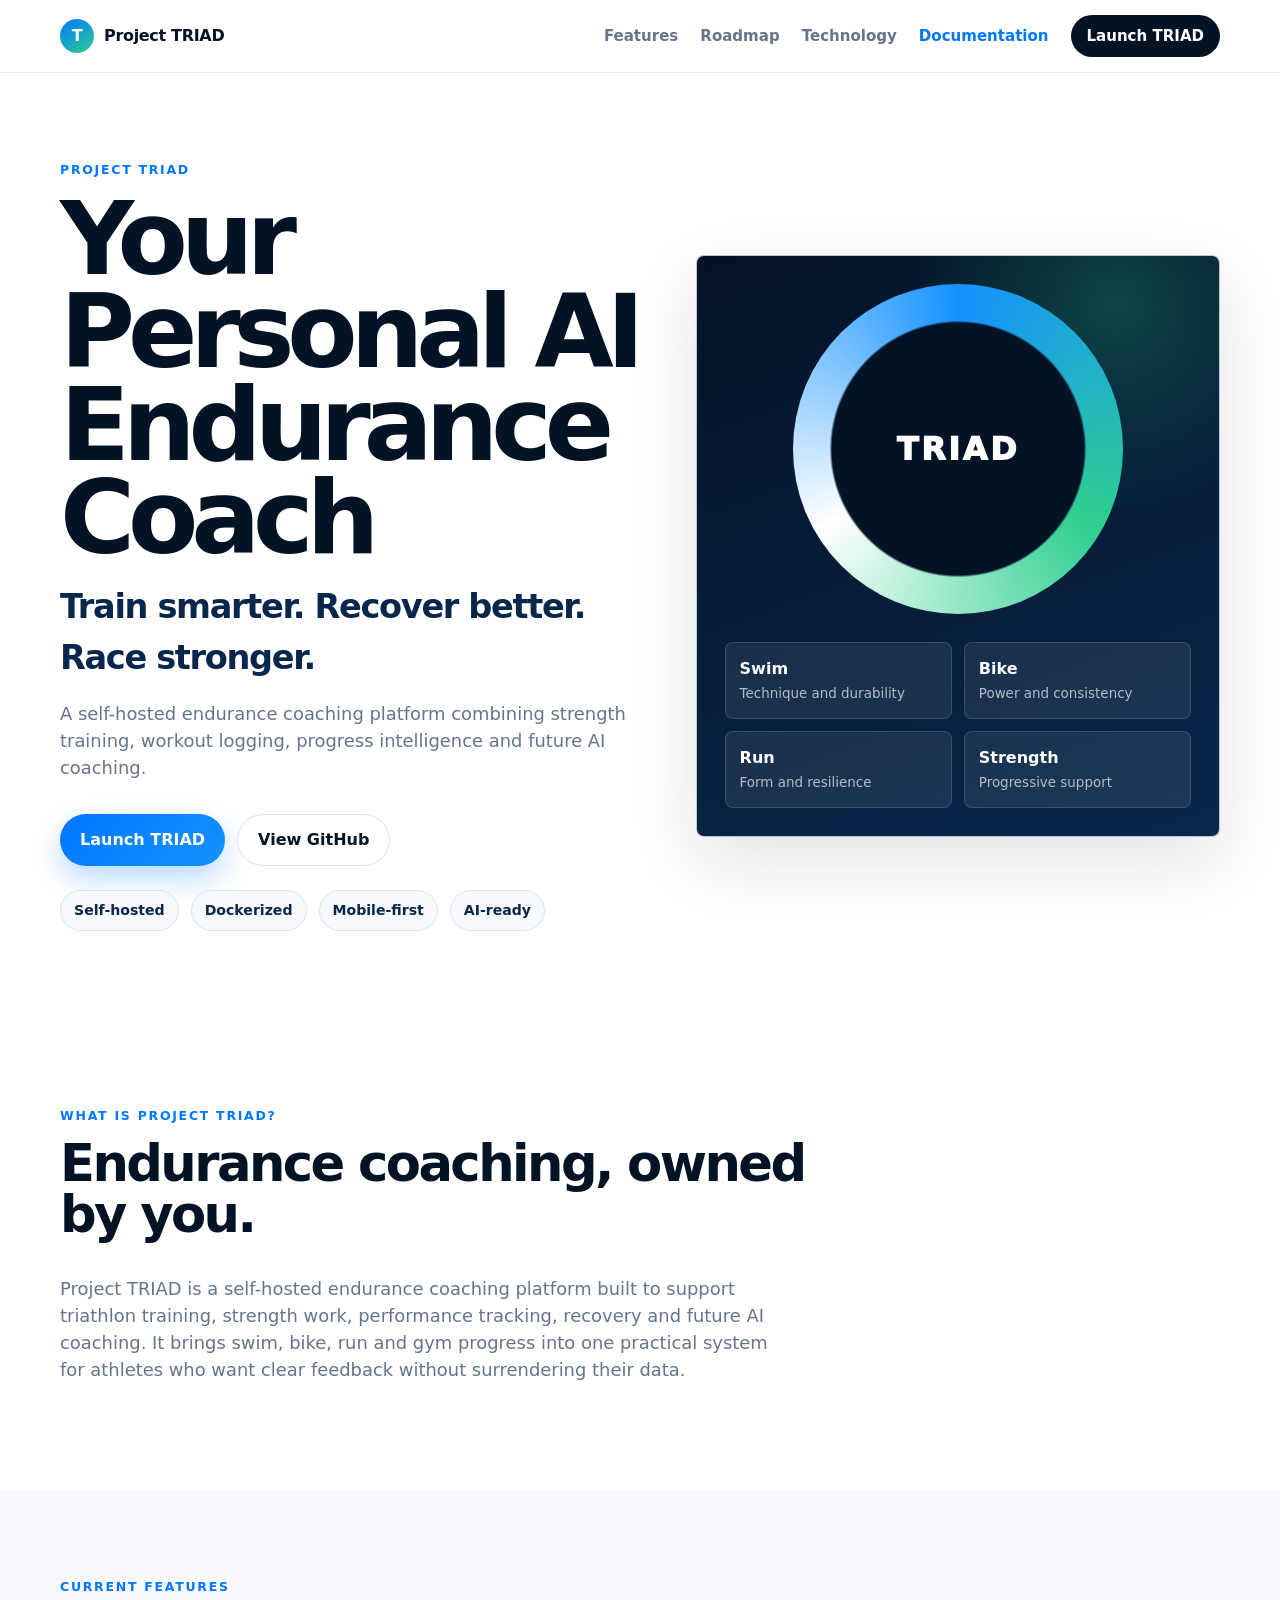
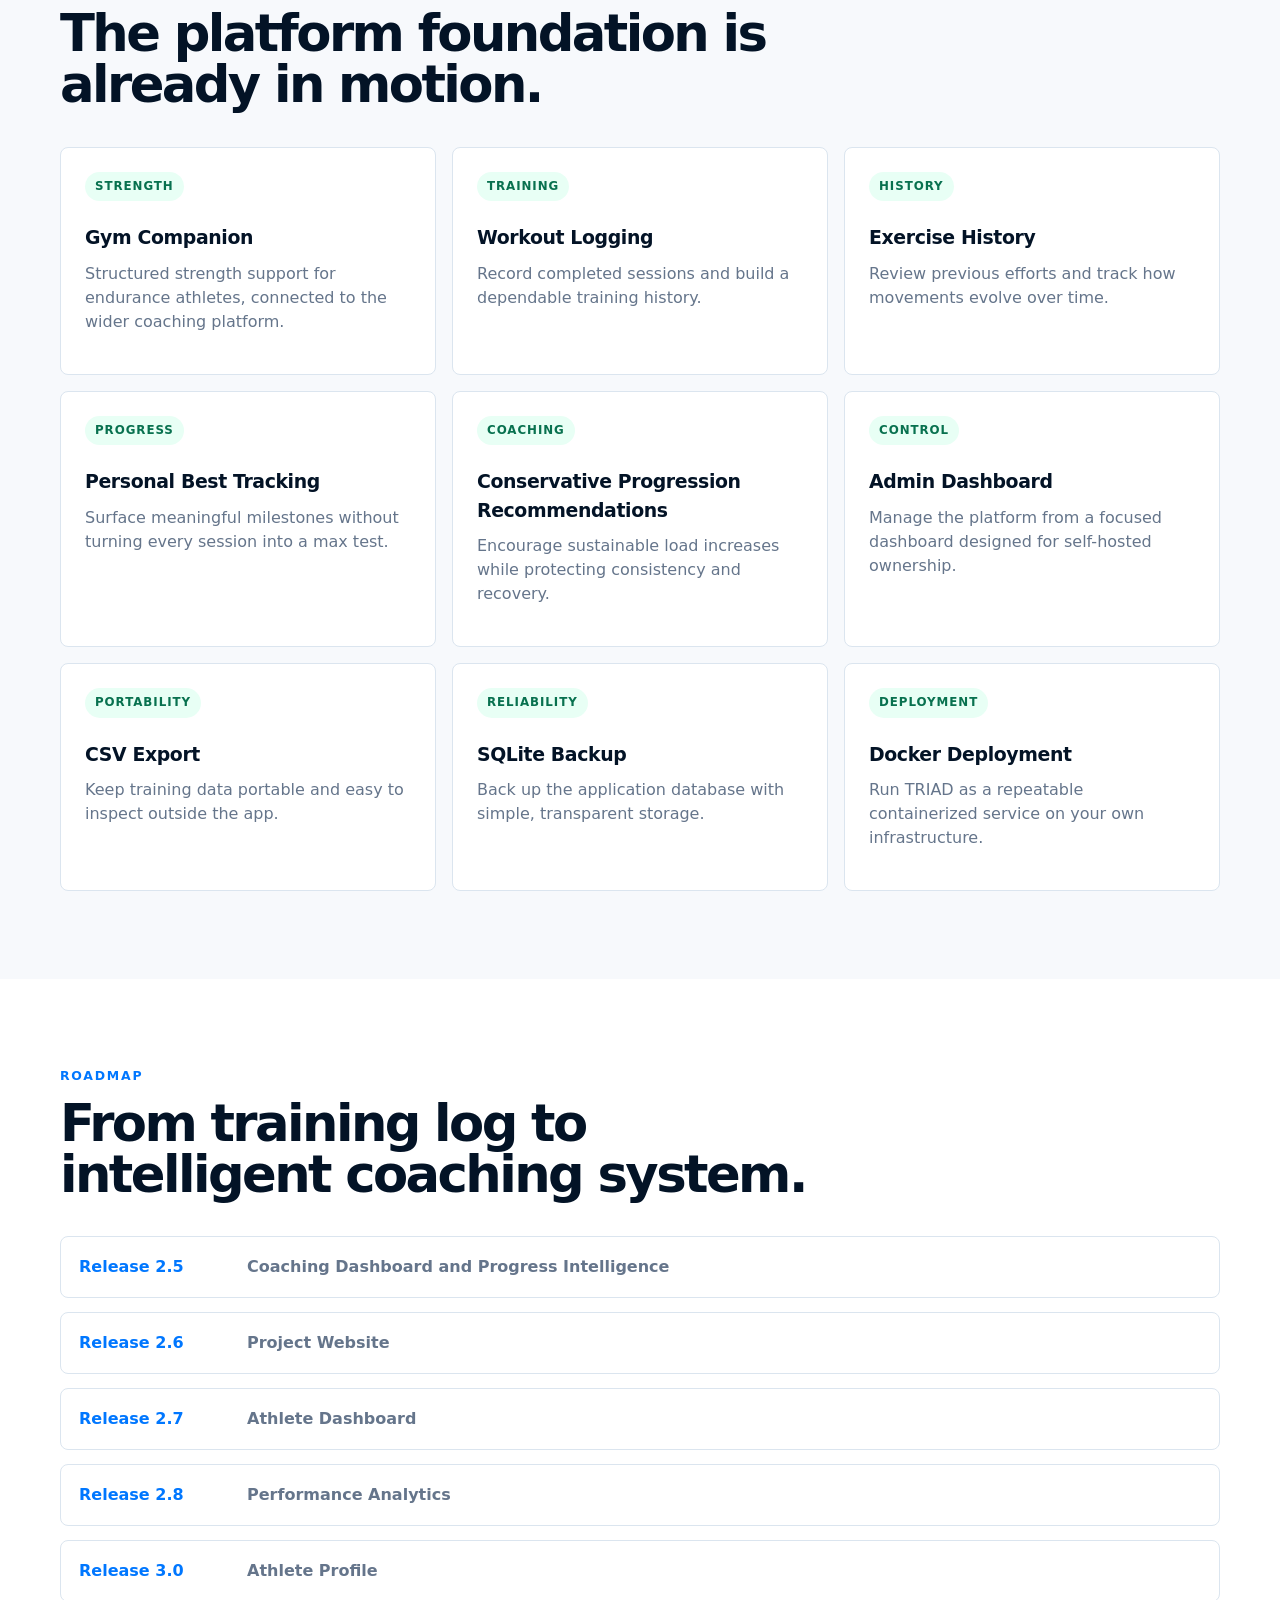
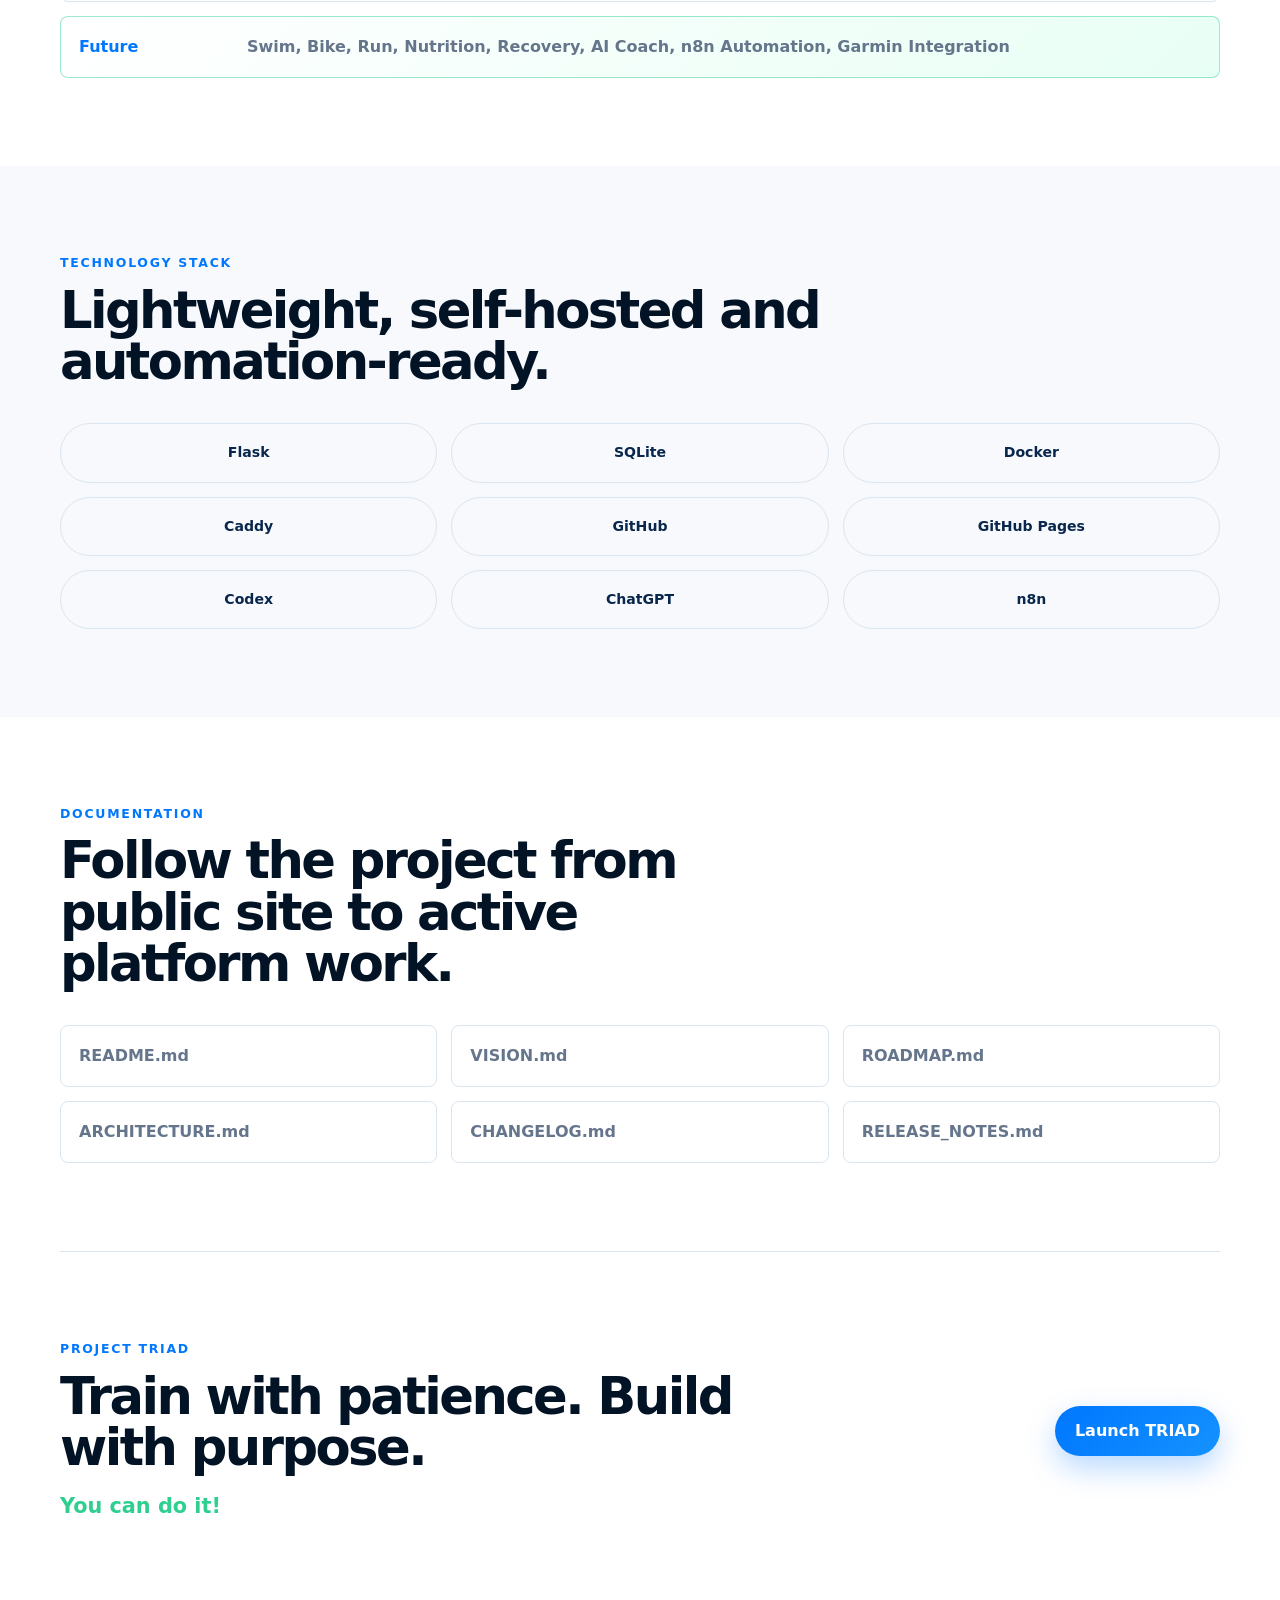
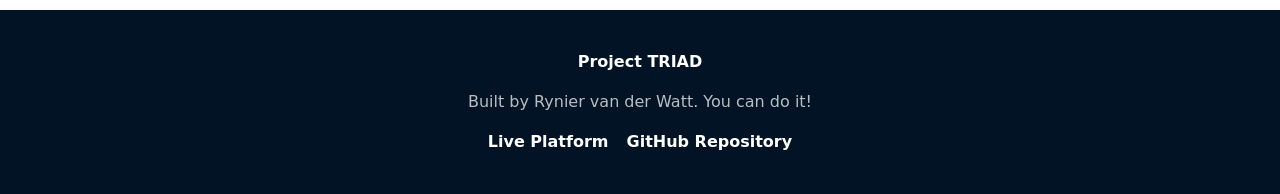
==== commit d7391564: "Converted to landing page" ====
--- a/docs/index.html
+++ b/docs/index.html
@@ -1,41 +1,238 @@
-<!doctype html><html lang="en"><head><meta charset="utf-8"><meta name="viewport" content="width=device-width, initial-scale=1"><title>Rynier's Ironman Gym Companion</title><link rel="stylesheet" href="style.css"></head><body><main class="app"><section class="cover" id="top"><div class="sports">🏊 🚴 🏃</div><div class="logo">R</div><h1>RYNIER'S<br>IRONMAN</h1><div class="sub">GYM COMPANION</div><div class="tagline">You can do it!</div><div class="kpis"><div class="kpi"><b>70.3</b>November 2026</div><div class="kpi"><b>58</b>years old</div><div class="kpi"><b>91 kg</b>current weight</div></div></section><section class="section"><div class="card"><h2>How to use this guide</h2><p>This mobile-first guide is designed for your iPhone 15 Pro Max at Parkview Gym. Place the phone on the machine or floor, complete the exercise, record weight/reps/RPE, then move to the next page.</p><div class="checkline"><input type="checkbox"> <span>Two gym sessions per week.</span></div><div class="checkline"><input type="checkbox"> <span>Leave 1–2 reps in reserve.</span></div><div class="checkline"><input type="checkbox"> <span>Increase weight only when all reps are controlled.</span></div><div class="checkline"><input type="checkbox"> <span>Finish both sessions with plank, side plank and dead hang.</span></div></div><div class="card tip"><h3>Today's Coaching Tip</h3><p>Consistency beats hero sessions. Train strong, stay controlled, and build week by week.</p></div></section><div class="bluebar">Session A – Swim & Upper Body</div><section class="section"><div class="navgrid"><a class="button" href="#plate-loaded-pulldown"><b>1. Plate Loaded Pulldown</b><br><span class="small">Pulldown</span></a><a class="button" href="#pullover"><b>2. Pullover</b><br><span class="small">Pullover</span></a><a class="button" href="#seated-cable-row"><b>3. Seated Cable Row</b><br><span class="small">Low Row #2</span></a><a class="button" href="#chest-press"><b>4. Chest Press</b><br><span class="small">Chest Press #2</span></a><a class="button" href="#shoulder-press"><b>5. Shoulder Press</b><br><span class="small">Shoulder Press #2</span></a><a class="button" href="#triceps-pushdown"><b>6. Triceps Pushdown</b><br><span class="small">Functional Trainer</span></a><a class="button" href="#face-pull"><b>7. Face Pull</b><br><span class="small">Functional Trainer</span></a><a class="button" href="#external-rotation"><b>8. External Rotation</b><br><span class="small">Functional Trainer</span></a><a class="button" href="#pallof-press"><b>9. Pallof Press</b><br><span class="small">Functional Trainer</span></a></div></section>
-<article class="exercise" id="plate-loaded-pulldown"><div class="bluebar">Session A – Swim & Upper Body<span style="float:right">Exercise 1 of 9</span></div><div class="exhead"><h2>1. Plate Loaded Pulldown</h2><div class="machine">Pulldown</div></div><div class="section"><img class="photo" src="images/pulldown.jpg" alt="Plate Loaded Pulldown"><div class="stats"><div class="stat"><span>Target</span><b>40 kg</b></div><div class="stat"><span>RPE</span><b>8</b></div><div class="stat"><span>Rest</span><b>2 min</b></div></div><div class="grid2"><div class="card"><h3>Muscles Worked</h3><p>Lats, mid-back, biceps, rear delts</p><p><b>16-week goal:</b> 55 kg</p></div><div class="card"><h3>Why this helps</h3><div class="benefit"><div class="ico">🏊</div><div><b>Swimming</b> <span class="stars">★★★★★</span><br><span class="small">Builds your main freestyle pulling muscles.</span></div></div><div class="benefit"><div class="ico">🚴</div><div><b>Cycling</b> <span class="stars">★★★☆☆</span><br><span class="small">Improves posture and upper-body stability on the bike.</span></div></div><div class="benefit"><div class="ico">🏃</div><div><b>Running</b> <span class="stars">★★☆☆☆</span><br><span class="small">Supports arm carriage and posture late in the run.</span></div></div></div></div><div class="card"><h3>Track your sets</h3><table class="track"><tr><th>Set</th><th>Weight</th><th>Reps</th><th>RPE</th></tr><tr><td>1</td><td><input></td><td><input></td><td><input placeholder="/10"></td></tr><tr><td>2</td><td><input></td><td><input></td><td><input placeholder="/10"></td></tr><tr><td>3</td><td><input></td><td><input></td><td><input placeholder="/10"></td></tr></table><p class="print-note">Fields save locally in the same browser where supported.</p></div><div class="grid2"><div class="card"><h3>Coaching Cue</h3><p>Drive your elbows down and in towards your back pockets.</p><h3>Common Mistakes</h3><ul><li>Leaning too far back</li><li>Pulling with the arms instead of the elbows</li><li>Shrugging the shoulders</li><li>Stopping short of full range</li></ul></div><div class="card tip"><h3>Today's Coaching Tip</h3><p>Focus on pulling from your lats, not your hands. This should reduce triceps fatigue late in long swims.</p><div class="video"><img src="images/qr/plate-loaded-pulldown.png" alt="QR"><a href="https://www.youtube.com/results?search_query=plate+loaded+lat+pulldown+technique" target="_blank">Watch Video</a></div></div></div><div class="card"><h3>Notes</h3><textarea placeholder="What weight did you use? How did it feel? Any pain or technique notes?"></textarea></div></div><div class="footer">Project TRIAD • Release 1.0 • Session A – Swim & Upper Body • You can do it!</div></article>
-
-<article class="exercise" id="pullover"><div class="bluebar">Session A – Swim & Upper Body<span style="float:right">Exercise 2 of 9</span></div><div class="exhead"><h2>2. Pullover</h2><div class="machine">Pullover</div></div><div class="section"><img class="photo" src="images/pullover.jpg" alt="Pullover"><div class="stats"><div class="stat"><span>Target</span><b>20 kg</b></div><div class="stat"><span>RPE</span><b>8</b></div><div class="stat"><span>Rest</span><b>90 sec</b></div></div><div class="grid2"><div class="card"><h3>Muscles Worked</h3><p>Lats, teres major, serratus, long-head triceps</p><p><b>16-week goal:</b> 40 kg</p></div><div class="card"><h3>Why this helps</h3><div class="benefit"><div class="ico">🏊</div><div><b>Swimming</b> <span class="stars">★★★★★</span><br><span class="small">Closely matches the underwater pull in freestyle.</span></div></div><div class="benefit"><div class="ico">🚴</div><div><b>Cycling</b> <span class="stars">★★☆☆☆</span><br><span class="small">Strengthens trunk and shoulder control for long aero posture.</span></div></div><div class="benefit"><div class="ico">🏃</div><div><b>Running</b> <span class="stars">★★☆☆☆</span><br><span class="small">Helps maintain tall posture and shoulder control.</span></div></div></div></div><div class="card"><h3>Track your sets</h3><table class="track"><tr><th>Set</th><th>Weight</th><th>Reps</th><th>RPE</th></tr><tr><td>1</td><td><input></td><td><input></td><td><input placeholder="/10"></td></tr><tr><td>2</td><td><input></td><td><input></td><td><input placeholder="/10"></td></tr><tr><td>3</td><td><input></td><td><input></td><td><input placeholder="/10"></td></tr></table><p class="print-note">Fields save locally in the same browser where supported.</p></div><div class="grid2"><div class="card"><h3>Coaching Cue</h3><p>Keep your ribs down and pull the handles towards your hips.</p><h3>Common Mistakes</h3><ul><li>Arching the lower back</li><li>Bending the elbows too much</li><li>Using momentum</li><li>Letting shoulders shrug</li></ul></div><div class="card tip"><h3>Today's Coaching Tip</h3><p>This is your most swim-specific strength machine. Make the movement smooth and controlled.</p><div class="video"><img src="images/qr/pullover.png" alt="QR"><a href="https://www.youtube.com/results?search_query=technogym+pullover+machine+technique" target="_blank">Watch Video</a></div></div></div><div class="card"><h3>Notes</h3><textarea placeholder="What weight did you use? How did it feel? Any pain or technique notes?"></textarea></div></div><div class="footer">Project TRIAD • Release 1.0 • Session A – Swim & Upper Body • You can do it!</div></article>
-
-<article class="exercise" id="seated-cable-row"><div class="bluebar">Session A – Swim & Upper Body<span style="float:right">Exercise 3 of 9</span></div><div class="exhead"><h2>3. Seated Cable Row</h2><div class="machine">Low Row #2</div></div><div class="section"><img class="photo" src="images/low_row_2.jpg" alt="Seated Cable Row"><div class="stats"><div class="stat"><span>Target</span><b>35 kg</b></div><div class="stat"><span>RPE</span><b>8</b></div><div class="stat"><span>Rest</span><b>2 min</b></div></div><div class="grid2"><div class="card"><h3>Muscles Worked</h3><p>Mid-back, rhomboids, lats, rear delts</p><p><b>16-week goal:</b> 50 kg</p></div><div class="card"><h3>Why this helps</h3><div class="benefit"><div class="ico">🏊</div><div><b>Swimming</b> <span class="stars">★★★★☆</span><br><span class="small">Balances the shoulders and improves scapular control.</span></div></div><div class="benefit"><div class="ico">🚴</div><div><b>Cycling</b> <span class="stars">★★★★☆</span><br><span class="small">Helps hold a strong position during long rides.</span></div></div><div class="benefit"><div class="ico">🏃</div><div><b>Running</b> <span class="stars">★★☆☆☆</span><br><span class="small">Supports upper-body alignment when fatigued.</span></div></div></div></div><div class="card"><h3>Track your sets</h3><table class="track"><tr><th>Set</th><th>Weight</th><th>Reps</th><th>RPE</th></tr><tr><td>1</td><td><input></td><td><input></td><td><input placeholder="/10"></td></tr><tr><td>2</td><td><input></td><td><input></td><td><input placeholder="/10"></td></tr><tr><td>3</td><td><input></td><td><input></td><td><input placeholder="/10"></td></tr></table><p class="print-note">Fields save locally in the same browser where supported.</p></div><div class="grid2"><div class="card"><h3>Coaching Cue</h3><p>Sit tall and squeeze your shoulder blades together without shrugging.</p><h3>Common Mistakes</h3><ul><li>Rounding the back</li><li>Shrugging</li><li>Jerking the weight</li><li>Leaning too far back</li></ul></div><div class="card tip"><h3>Today's Coaching Tip</h3><p>Think posture first, load second. Tall posture transfers to swimming and cycling.</p><div class="video"><img src="images/qr/seated-cable-row.png" alt="QR"><a href="https://www.youtube.com/results?search_query=seated+cable+row+technique" target="_blank">Watch Video</a></div></div></div><div class="card"><h3>Notes</h3><textarea placeholder="What weight did you use? How did it feel? Any pain or technique notes?"></textarea></div></div><div class="footer">Project TRIAD • Release 1.0 • Session A – Swim & Upper Body • You can do it!</div></article>
-
-<article class="exercise" id="chest-press"><div class="bluebar">Session A – Swim & Upper Body<span style="float:right">Exercise 4 of 9</span></div><div class="exhead"><h2>4. Chest Press</h2><div class="machine">Chest Press #2</div></div><div class="section"><img class="photo" src="images/chest_press_2.jpg" alt="Chest Press"><div class="stats"><div class="stat"><span>Target</span><b>30 kg</b></div><div class="stat"><span>RPE</span><b>8</b></div><div class="stat"><span>Rest</span><b>2 min</b></div></div><div class="grid2"><div class="card"><h3>Muscles Worked</h3><p>Chest, anterior delts, triceps</p><p><b>16-week goal:</b> 50 kg</p></div><div class="card"><h3>Why this helps</h3><div class="benefit"><div class="ico">🏊</div><div><b>Swimming</b> <span class="stars">★★☆☆☆</span><br><span class="small">Balances the pulling volume and supports shoulder stability.</span></div></div><div class="benefit"><div class="ico">🚴</div><div><b>Cycling</b> <span class="stars">★★★☆☆</span><br><span class="small">Improves upper-body support on the bars.</span></div></div><div class="benefit"><div class="ico">🏃</div><div><b>Running</b> <span class="stars">★☆☆☆☆</span><br><span class="small">Minor benefit through posture and arm drive.</span></div></div></div></div><div class="card"><h3>Track your sets</h3><table class="track"><tr><th>Set</th><th>Weight</th><th>Reps</th><th>RPE</th></tr><tr><td>1</td><td><input></td><td><input></td><td><input placeholder="/10"></td></tr><tr><td>2</td><td><input></td><td><input></td><td><input placeholder="/10"></td></tr><tr><td>3</td><td><input></td><td><input></td><td><input placeholder="/10"></td></tr></table><p class="print-note">Fields save locally in the same browser where supported.</p></div><div class="grid2"><div class="card"><h3>Coaching Cue</h3><p>Control the return and keep your shoulders down and back.</p><h3>Common Mistakes</h3><ul><li>Letting elbows flare too high</li><li>Overextending shoulders</li><li>Bouncing the handles</li><li>Losing control on the return</li></ul></div><div class="card tip"><h3>Today's Coaching Tip</h3><p>This is shoulder balance, not bodybuilding. Smooth reps matter most.</p><div class="video"><img src="images/qr/chest-press.png" alt="QR"><a href="https://www.youtube.com/results?search_query=plate+loaded+chest+press+technique" target="_blank">Watch Video</a></div></div></div><div class="card"><h3>Notes</h3><textarea placeholder="What weight did you use? How did it feel? Any pain or technique notes?"></textarea></div></div><div class="footer">Project TRIAD • Release 1.0 • Session A – Swim & Upper Body • You can do it!</div></article>
-
-<article class="exercise" id="shoulder-press"><div class="bluebar">Session A – Swim & Upper Body<span style="float:right">Exercise 5 of 9</span></div><div class="exhead"><h2>5. Shoulder Press</h2><div class="machine">Shoulder Press #2</div></div><div class="section"><img class="photo" src="images/shoulder_press_2.jpg" alt="Shoulder Press"><div class="stats"><div class="stat"><span>Target</span><b>20 kg</b></div><div class="stat"><span>RPE</span><b>8</b></div><div class="stat"><span>Rest</span><b>90 sec</b></div></div><div class="grid2"><div class="card"><h3>Muscles Worked</h3><p>Deltoids, triceps, upper traps</p><p><b>16-week goal:</b> 35 kg</p></div><div class="card"><h3>Why this helps</h3><div class="benefit"><div class="ico">🏊</div><div><b>Swimming</b> <span class="stars">★★★☆☆</span><br><span class="small">Builds durable shoulders for increasing swim volume.</span></div></div><div class="benefit"><div class="ico">🚴</div><div><b>Cycling</b> <span class="stars">★★☆☆☆</span><br><span class="small">Supports upper-body stability on long rides.</span></div></div><div class="benefit"><div class="ico">🏃</div><div><b>Running</b> <span class="stars">★☆☆☆☆</span><br><span class="small">Small benefit for arm carriage and posture.</span></div></div></div></div><div class="card"><h3>Track your sets</h3><table class="track"><tr><th>Set</th><th>Weight</th><th>Reps</th><th>RPE</th></tr><tr><td>1</td><td><input></td><td><input></td><td><input placeholder="/10"></td></tr><tr><td>2</td><td><input></td><td><input></td><td><input placeholder="/10"></td></tr><tr><td>3</td><td><input></td><td><input></td><td><input placeholder="/10"></td></tr></table><p class="print-note">Fields save locally in the same browser where supported.</p></div><div class="grid2"><div class="card"><h3>Coaching Cue</h3><p>Press smoothly without locking the elbows hard at the top.</p><h3>Common Mistakes</h3><ul><li>Locking out aggressively</li><li>Shrugging</li><li>Arching the lower back</li><li>Training through shoulder pain</li></ul></div><div class="card tip"><h3>Today's Coaching Tip</h3><p>If anything pinches, reduce the load or range. Shoulder health beats numbers.</p><div class="video"><img src="images/qr/shoulder-press.png" alt="QR"><a href="https://www.youtube.com/results?search_query=plate+loaded+shoulder+press+technique" target="_blank">Watch Video</a></div></div></div><div class="card"><h3>Notes</h3><textarea placeholder="What weight did you use? How did it feel? Any pain or technique notes?"></textarea></div></div><div class="footer">Project TRIAD • Release 1.0 • Session A – Swim & Upper Body • You can do it!</div></article>
-
-<article class="exercise" id="triceps-pushdown"><div class="bluebar">Session A – Swim & Upper Body<span style="float:right">Exercise 6 of 9</span></div><div class="exhead"><h2>6. Triceps Pushdown</h2><div class="machine">Functional Trainer</div></div><div class="section"><img class="photo" src="images/functional_trainer.jpg" alt="Triceps Pushdown"><div class="stats"><div class="stat"><span>Target</span><b>22.5 kg</b></div><div class="stat"><span>RPE</span><b>8</b></div><div class="stat"><span>Rest</span><b>60 sec</b></div></div><div class="grid2"><div class="card"><h3>Muscles Worked</h3><p>Triceps, especially lateral and long heads</p><p><b>16-week goal:</b> 30 kg</p></div><div class="card"><h3>Why this helps</h3><div class="benefit"><div class="ico">🏊</div><div><b>Swimming</b> <span class="stars">★★★★☆</span><br><span class="small">Helps finish the underwater pull past the hip.</span></div></div><div class="benefit"><div class="ico">🚴</div><div><b>Cycling</b> <span class="stars">★☆☆☆☆</span><br><span class="small">Minor benefit for upper-body support.</span></div></div><div class="benefit"><div class="ico">🏃</div><div><b>Running</b> <span class="stars">★☆☆☆☆</span><br><span class="small">Minimal direct carryover.</span></div></div></div></div><div class="card"><h3>Track your sets</h3><table class="track"><tr><th>Set</th><th>Weight</th><th>Reps</th><th>RPE</th></tr><tr><td>1</td><td><input></td><td><input></td><td><input placeholder="/10"></td></tr><tr><td>2</td><td><input></td><td><input></td><td><input placeholder="/10"></td></tr><tr><td>3</td><td><input></td><td><input></td><td><input placeholder="/10"></td></tr></table><p class="print-note">Fields save locally in the same browser where supported.</p></div><div class="grid2"><div class="card"><h3>Coaching Cue</h3><p>Keep elbows fixed and finish with a strong controlled extension.</p><h3>Common Mistakes</h3><ul><li>Swinging the body</li><li>Letting elbows drift forward</li><li>Using too much weight</li><li>Rushing the eccentric</li></ul></div><div class="card tip"><h3>Today's Coaching Tip</h3><p>This supports the finish of the stroke, but the lats remain the main engine.</p><div class="video"><img src="images/qr/triceps-pushdown.png" alt="QR"><a href="https://www.youtube.com/results?search_query=rope+triceps+pushdown+technique" target="_blank">Watch Video</a></div></div></div><div class="card"><h3>Notes</h3><textarea placeholder="What weight did you use? How did it feel? Any pain or technique notes?"></textarea></div></div><div class="footer">Project TRIAD • Release 1.0 • Session A – Swim & Upper Body • You can do it!</div></article>
-
-<article class="exercise" id="face-pull"><div class="bluebar">Session A – Swim & Upper Body<span style="float:right">Exercise 7 of 9</span></div><div class="exhead"><h2>7. Face Pull</h2><div class="machine">Functional Trainer</div></div><div class="section"><img class="photo" src="images/functional_trainer.jpg" alt="Face Pull"><div class="stats"><div class="stat"><span>Target</span><b>Light</b></div><div class="stat"><span>RPE</span><b>7</b></div><div class="stat"><span>Rest</span><b>60 sec</b></div></div><div class="grid2"><div class="card"><h3>Muscles Worked</h3><p>Rear delts, rotator cuff, mid-traps</p><p><b>16-week goal:</b> Moderate</p></div><div class="card"><h3>Why this helps</h3><div class="benefit"><div class="ico">🏊</div><div><b>Swimming</b> <span class="stars">★★★★☆</span><br><span class="small">Improves shoulder mechanics and injury resistance.</span></div></div><div class="benefit"><div class="ico">🚴</div><div><b>Cycling</b> <span class="stars">★★★☆☆</span><br><span class="small">Counters rounded posture from long rides.</span></div></div><div class="benefit"><div class="ico">🏃</div><div><b>Running</b> <span class="stars">★☆☆☆☆</span><br><span class="small">Supports relaxed shoulder carriage.</span></div></div></div></div><div class="card"><h3>Track your sets</h3><table class="track"><tr><th>Set</th><th>Weight</th><th>Reps</th><th>RPE</th></tr><tr><td>1</td><td><input></td><td><input></td><td><input placeholder="/10"></td></tr><tr><td>2</td><td><input></td><td><input></td><td><input placeholder="/10"></td></tr><tr><td>3</td><td><input></td><td><input></td><td><input placeholder="/10"></td></tr></table><p class="print-note">Fields save locally in the same browser where supported.</p></div><div class="grid2"><div class="card"><h3>Coaching Cue</h3><p>Pull towards your forehead with elbows high and shoulders relaxed.</p><h3>Common Mistakes</h3><ul><li>Going too heavy</li><li>Shrugging</li><li>Pulling too low</li><li>Arching the back</li></ul></div><div class="card tip"><h3>Today's Coaching Tip</h3><p>Treat this as shoulder insurance for the months of swimming ahead.</p><div class="video"><img src="images/qr/face-pull.png" alt="QR"><a href="https://www.youtube.com/results?search_query=face+pull+technique" target="_blank">Watch Video</a></div></div></div><div class="card"><h3>Notes</h3><textarea placeholder="What weight did you use? How did it feel? Any pain or technique notes?"></textarea></div></div><div class="footer">Project TRIAD • Release 1.0 • Session A – Swim & Upper Body • You can do it!</div></article>
-
-<article class="exercise" id="external-rotation"><div class="bluebar">Session A – Swim & Upper Body<span style="float:right">Exercise 8 of 9</span></div><div class="exhead"><h2>8. External Rotation</h2><div class="machine">Functional Trainer</div></div><div class="section"><img class="photo" src="images/functional_trainer.jpg" alt="External Rotation"><div class="stats"><div class="stat"><span>Target</span><b>Light</b></div><div class="stat"><span>RPE</span><b>6</b></div><div class="stat"><span>Rest</span><b>45 sec</b></div></div><div class="grid2"><div class="card"><h3>Muscles Worked</h3><p>Rotator cuff, infraspinatus, teres minor</p><p><b>16-week goal:</b> Moderate</p></div><div class="card"><h3>Why this helps</h3><div class="benefit"><div class="ico">🏊</div><div><b>Swimming</b> <span class="stars">★★★★★</span><br><span class="small">Protects the shoulder during higher swim volume.</span></div></div><div class="benefit"><div class="ico">🚴</div><div><b>Cycling</b> <span class="stars">★★☆☆☆</span><br><span class="small">Helps counter forward shoulder posture.</span></div></div><div class="benefit"><div class="ico">🏃</div><div><b>Running</b> <span class="stars">★☆☆☆☆</span><br><span class="small">Small posture benefit.</span></div></div></div></div><div class="card"><h3>Track your sets</h3><table class="track"><tr><th>Set</th><th>Weight</th><th>Reps</th><th>RPE</th></tr><tr><td>1</td><td><input></td><td><input></td><td><input placeholder="/10"></td></tr><tr><td>2</td><td><input></td><td><input></td><td><input placeholder="/10"></td></tr><tr><td>3</td><td><input></td><td><input></td><td><input placeholder="/10"></td></tr></table><p class="print-note">Fields save locally in the same browser where supported.</p></div><div class="grid2"><div class="card"><h3>Coaching Cue</h3><p>Keep the elbow still and rotate only from the shoulder.</p><h3>Common Mistakes</h3><ul><li>Using the torso to rotate</li><li>Going too heavy</li><li>Letting the elbow drift</li><li>Rushing reps</li></ul></div><div class="card tip"><h3>Today's Coaching Tip</h3><p>This should feel precise, not heavy. It is a shoulder protection exercise.</p><div class="video"><img src="images/qr/external-rotation.png" alt="QR"><a href="https://www.youtube.com/results?search_query=cable+external+rotation+shoulder+technique" target="_blank">Watch Video</a></div></div></div><div class="card"><h3>Notes</h3><textarea placeholder="What weight did you use? How did it feel? Any pain or technique notes?"></textarea></div></div><div class="footer">Project TRIAD • Release 1.0 • Session A – Swim & Upper Body • You can do it!</div></article>
-
-<article class="exercise" id="pallof-press"><div class="bluebar">Session A – Swim & Upper Body<span style="float:right">Exercise 9 of 9</span></div><div class="exhead"><h2>9. Pallof Press</h2><div class="machine">Functional Trainer</div></div><div class="section"><img class="photo" src="images/functional_trainer.jpg" alt="Pallof Press"><div class="stats"><div class="stat"><span>Target</span><b>Light</b></div><div class="stat"><span>RPE</span><b>7</b></div><div class="stat"><span>Rest</span><b>60 sec</b></div></div><div class="grid2"><div class="card"><h3>Muscles Worked</h3><p>Obliques, deep core, glutes</p><p><b>16-week goal:</b> Moderate</p></div><div class="card"><h3>Why this helps</h3><div class="benefit"><div class="ico">🏊</div><div><b>Swimming</b> <span class="stars">★★★☆☆</span><br><span class="small">Improves body-line control in the water.</span></div></div><div class="benefit"><div class="ico">🚴</div><div><b>Cycling</b> <span class="stars">★★★★☆</span><br><span class="small">Supports stable power transfer.</span></div></div><div class="benefit"><div class="ico">🏃</div><div><b>Running</b> <span class="stars">★★★★☆</span><br><span class="small">Improves pelvic and trunk control.</span></div></div></div></div><div class="card"><h3>Track your sets</h3><table class="track"><tr><th>Set</th><th>Weight</th><th>Reps</th><th>RPE</th></tr><tr><td>1</td><td><input></td><td><input></td><td><input placeholder="/10"></td></tr><tr><td>2</td><td><input></td><td><input></td><td><input placeholder="/10"></td></tr><tr><td>3</td><td><input></td><td><input></td><td><input placeholder="/10"></td></tr></table><p class="print-note">Fields save locally in the same browser where supported.</p></div><div class="grid2"><div class="card"><h3>Coaching Cue</h3><p>Press straight out and resist rotation.</p><h3>Common Mistakes</h3><ul><li>Rotating with the cable</li><li>Holding breath</li><li>Standing too narrow</li><li>Using too much weight</li></ul></div><div class="card tip"><h3>Today's Coaching Tip</h3><p>The goal is stillness. If your torso moves, reduce the load.</p><div class="video"><img src="images/qr/pallof-press.png" alt="QR"><a href="https://www.youtube.com/results?search_query=pallof+press+technique" target="_blank">Watch Video</a></div></div></div><div class="card"><h3>Notes</h3><textarea placeholder="What weight did you use? How did it feel? Any pain or technique notes?"></textarea></div></div><div class="footer">Project TRIAD • Release 1.0 • Session A – Swim & Upper Body • You can do it!</div></article>
-<div class="bluebar greenbar">Session B – Bike & Run Strength</div><section class="section"><div class="navgrid"><a class="button" href="#deadlift-machine"><b>1. Deadlift Machine</b><br><span class="small">Deadlift</span></a><a class="button" href="#hip-thrust"><b>2. Hip Thrust</b><br><span class="small">Hip Thrust</span></a><a class="button" href="#leg-press"><b>3. Leg Press</b><br><span class="small">Leg Press #2</span></a><a class="button" href="#hack-squat"><b>4. Hack Squat</b><br><span class="small">Hack Squat</span></a><a class="button" href="#leg-curl"><b>5. Leg Curl</b><br><span class="small">Leg Curl</span></a><a class="button" href="#standing-calf-raise"><b>6. Standing Calf Raise</b><br><span class="small">Standing Calf Raise</span></a><a class="button" href="#farmer's-carry"><b>7. Farmer's Carry</b><br><span class="small">Dumbbells</span></a><a class="button" href="#external-rotation"><b>8. External Rotation</b><br><span class="small">Functional Trainer</span></a></div></section>
-<article class="exercise" id="deadlift-machine"><div class="bluebar greenbar">Session B – Bike & Run Strength<span style="float:right">Exercise 1 of 8</span></div><div class="exhead"><h2>1. Deadlift Machine</h2><div class="machine">Deadlift</div></div><div class="section"><img class="photo" src="images/deadlift_machine.jpg" alt="Deadlift Machine"><div class="stats"><div class="stat"><span>Target</span><b>40 kg</b></div><div class="stat"><span>RPE</span><b>8</b></div><div class="stat"><span>Rest</span><b>2 min</b></div></div><div class="grid2"><div class="card"><h3>Muscles Worked</h3><p>Glutes, hamstrings, spinal erectors, core</p><p><b>16-week goal:</b> 80 kg</p></div><div class="card"><h3>Why this helps</h3><div class="benefit"><div class="ico">🏊</div><div><b>Swimming</b> <span class="stars">★☆☆☆☆</span><br><span class="small">Minor benefit through trunk strength.</span></div></div><div class="benefit"><div class="ico">🚴</div><div><b>Cycling</b> <span class="stars">★★★★★</span><br><span class="small">Builds posterior-chain power for sustained cycling.</span></div></div><div class="benefit"><div class="ico">🏃</div><div><b>Running</b> <span class="stars">★★★★☆</span><br><span class="small">Improves resilience and hip extension.</span></div></div></div></div><div class="card"><h3>Track your sets</h3><table class="track"><tr><th>Set</th><th>Weight</th><th>Reps</th><th>RPE</th></tr><tr><td>1</td><td><input></td><td><input></td><td><input placeholder="/10"></td></tr><tr><td>2</td><td><input></td><td><input></td><td><input placeholder="/10"></td></tr><tr><td>3</td><td><input></td><td><input></td><td><input placeholder="/10"></td></tr></table><p class="print-note">Fields save locally in the same browser where supported.</p></div><div class="grid2"><div class="card"><h3>Coaching Cue</h3><p>Brace your core before each rep and push through the floor.</p><h3>Common Mistakes</h3><ul><li>Rounding the back</li><li>Jerking from the bottom</li><li>Using too much weight</li><li>Not bracing</li></ul></div><div class="card tip"><h3>Today's Coaching Tip</h3><p>This replaces free-weight deadlifts for safer posterior-chain strength.</p><div class="video"><img src="images/qr/deadlift-machine.png" alt="QR"><a href="https://www.youtube.com/results?search_query=deadlift+machine+technique" target="_blank">Watch Video</a></div></div></div><div class="card"><h3>Notes</h3><textarea placeholder="What weight did you use? How did it feel? Any pain or technique notes?"></textarea></div></div><div class="footer">Project TRIAD • Release 1.0 • Session B – Bike & Run Strength • You can do it!</div></article>
-
-<article class="exercise" id="hip-thrust"><div class="bluebar greenbar">Session B – Bike & Run Strength<span style="float:right">Exercise 2 of 8</span></div><div class="exhead"><h2>2. Hip Thrust</h2><div class="machine">Hip Thrust</div></div><div class="section"><img class="photo" src="images/hip_thrust.jpg" alt="Hip Thrust"><div class="stats"><div class="stat"><span>Target</span><b>40 kg</b></div><div class="stat"><span>RPE</span><b>8</b></div><div class="stat"><span>Rest</span><b>2 min</b></div></div><div class="grid2"><div class="card"><h3>Muscles Worked</h3><p>Glutes, hamstrings, core</p><p><b>16-week goal:</b> 100 kg</p></div><div class="card"><h3>Why this helps</h3><div class="benefit"><div class="ico">🏊</div><div><b>Swimming</b> <span class="stars">★★☆☆☆</span><br><span class="small">Improves body position and hip control.</span></div></div><div class="benefit"><div class="ico">🚴</div><div><b>Cycling</b> <span class="stars">★★★★★</span><br><span class="small">Builds glute power for cycling.</span></div></div><div class="benefit"><div class="ico">🏃</div><div><b>Running</b> <span class="stars">★★★★★</span><br><span class="small">Supports stride power and pelvic stability.</span></div></div></div></div><div class="card"><h3>Track your sets</h3><table class="track"><tr><th>Set</th><th>Weight</th><th>Reps</th><th>RPE</th></tr><tr><td>1</td><td><input></td><td><input></td><td><input placeholder="/10"></td></tr><tr><td>2</td><td><input></td><td><input></td><td><input placeholder="/10"></td></tr><tr><td>3</td><td><input></td><td><input></td><td><input placeholder="/10"></td></tr></table><p class="print-note">Fields save locally in the same browser where supported.</p></div><div class="grid2"><div class="card"><h3>Coaching Cue</h3><p>Squeeze the glutes at the top without arching your lower back.</p><h3>Common Mistakes</h3><ul><li>Hyperextending the back</li><li>Not reaching full hip extension</li><li>Looking up</li><li>Rushing reps</li></ul></div><div class="card tip"><h3>Today's Coaching Tip</h3><p>This is one of your key bike-and-run strength builders.</p><div class="video"><img src="images/qr/hip-thrust.png" alt="QR"><a href="https://www.youtube.com/results?search_query=hip+thrust+machine+technique" target="_blank">Watch Video</a></div></div></div><div class="card"><h3>Notes</h3><textarea placeholder="What weight did you use? How did it feel? Any pain or technique notes?"></textarea></div></div><div class="footer">Project TRIAD • Release 1.0 • Session B – Bike & Run Strength • You can do it!</div></article>
-
-<article class="exercise" id="leg-press"><div class="bluebar greenbar">Session B – Bike & Run Strength<span style="float:right">Exercise 3 of 8</span></div><div class="exhead"><h2>3. Leg Press</h2><div class="machine">Leg Press #2</div></div><div class="section"><img class="photo" src="images/leg_press_2.jpg" alt="Leg Press"><div class="stats"><div class="stat"><span>Target</span><b>70 kg</b></div><div class="stat"><span>RPE</span><b>8</b></div><div class="stat"><span>Rest</span><b>2 min</b></div></div><div class="grid2"><div class="card"><h3>Muscles Worked</h3><p>Quads, glutes, adductors</p><p><b>16-week goal:</b> 120 kg</p></div><div class="card"><h3>Why this helps</h3><div class="benefit"><div class="ico">🏊</div><div><b>Swimming</b> <span class="stars">★☆☆☆☆</span><br><span class="small">Minimal direct benefit.</span></div></div><div class="benefit"><div class="ico">🚴</div><div><b>Cycling</b> <span class="stars">★★★★★</span><br><span class="small">Major contributor to cycling force production.</span></div></div><div class="benefit"><div class="ico">🏃</div><div><b>Running</b> <span class="stars">★★★★☆</span><br><span class="small">Builds leg durability for the run.</span></div></div></div></div><div class="card"><h3>Track your sets</h3><table class="track"><tr><th>Set</th><th>Weight</th><th>Reps</th><th>RPE</th></tr><tr><td>1</td><td><input></td><td><input></td><td><input placeholder="/10"></td></tr><tr><td>2</td><td><input></td><td><input></td><td><input placeholder="/10"></td></tr><tr><td>3</td><td><input></td><td><input></td><td><input placeholder="/10"></td></tr></table><p class="print-note">Fields save locally in the same browser where supported.</p></div><div class="grid2"><div class="card"><h3>Coaching Cue</h3><p>Use full range while keeping knees tracking over toes.</p><h3>Common Mistakes</h3><ul><li>Too shallow</li><li>Knees collapsing inward</li><li>Locking knees hard</li><li>Lower back lifting off pad</li></ul></div><div class="card tip"><h3>Today's Coaching Tip</h3><p>Build strength here, but never sacrifice knee control or depth.</p><div class="video"><img src="images/qr/leg-press.png" alt="QR"><a href="https://www.youtube.com/results?search_query=45+degree+leg+press+technique" target="_blank">Watch Video</a></div></div></div><div class="card"><h3>Notes</h3><textarea placeholder="What weight did you use? How did it feel? Any pain or technique notes?"></textarea></div></div><div class="footer">Project TRIAD • Release 1.0 • Session B – Bike & Run Strength • You can do it!</div></article>
-
-<article class="exercise" id="hack-squat"><div class="bluebar greenbar">Session B – Bike & Run Strength<span style="float:right">Exercise 4 of 8</span></div><div class="exhead"><h2>4. Hack Squat</h2><div class="machine">Hack Squat</div></div><div class="section"><img class="photo" src="images/hack_squat.jpg" alt="Hack Squat"><div class="stats"><div class="stat"><span>Target</span><b>20 kg</b></div><div class="stat"><span>RPE</span><b>8</b></div><div class="stat"><span>Rest</span><b>2 min</b></div></div><div class="grid2"><div class="card"><h3>Muscles Worked</h3><p>Quads, glutes, calves</p><p><b>16-week goal:</b> 80 kg</p></div><div class="card"><h3>Why this helps</h3><div class="benefit"><div class="ico">🏊</div><div><b>Swimming</b> <span class="stars">★☆☆☆☆</span><br><span class="small">Minimal direct carryover.</span></div></div><div class="benefit"><div class="ico">🚴</div><div><b>Cycling</b> <span class="stars">★★★★☆</span><br><span class="small">Builds quad strength for sustained power.</span></div></div><div class="benefit"><div class="ico">🏃</div><div><b>Running</b> <span class="stars">★★★★☆</span><br><span class="small">Improves leg strength and durability.</span></div></div></div></div><div class="card"><h3>Track your sets</h3><table class="track"><tr><th>Set</th><th>Weight</th><th>Reps</th><th>RPE</th></tr><tr><td>1</td><td><input></td><td><input></td><td><input placeholder="/10"></td></tr><tr><td>2</td><td><input></td><td><input></td><td><input placeholder="/10"></td></tr><tr><td>3</td><td><input></td><td><input></td><td><input placeholder="/10"></td></tr></table><p class="print-note">Fields save locally in the same browser where supported.</p></div><div class="grid2"><div class="card"><h3>Coaching Cue</h3><p>Keep heels down and lower under control.</p><h3>Common Mistakes</h3><ul><li>Heels lifting</li><li>Knees collapsing inward</li><li>Too much weight too soon</li><li>Bouncing at the bottom</li></ul></div><div class="card tip"><h3>Today's Coaching Tip</h3><p>Think strong, smooth and controlled. This is not a race to the bottom.</p><div class="video"><img src="images/qr/hack-squat.png" alt="QR"><a href="https://www.youtube.com/results?search_query=hack+squat+machine+technique" target="_blank">Watch Video</a></div></div></div><div class="card"><h3>Notes</h3><textarea placeholder="What weight did you use? How did it feel? Any pain or technique notes?"></textarea></div></div><div class="footer">Project TRIAD • Release 1.0 • Session B – Bike & Run Strength • You can do it!</div></article>
-
-<article class="exercise" id="leg-curl"><div class="bluebar greenbar">Session B – Bike & Run Strength<span style="float:right">Exercise 5 of 8</span></div><div class="exhead"><h2>5. Leg Curl</h2><div class="machine">Leg Curl</div></div><div class="section"><img class="photo" src="images/leg_curl.jpg" alt="Leg Curl"><div class="stats"><div class="stat"><span>Target</span><b>40 kg</b></div><div class="stat"><span>RPE</span><b>8</b></div><div class="stat"><span>Rest</span><b>90 sec</b></div></div><div class="grid2"><div class="card"><h3>Muscles Worked</h3><p>Hamstrings</p><p><b>16-week goal:</b> 55 kg</p></div><div class="card"><h3>Why this helps</h3><div class="benefit"><div class="ico">🏊</div><div><b>Swimming</b> <span class="stars">★☆☆☆☆</span><br><span class="small">Minimal direct benefit.</span></div></div><div class="benefit"><div class="ico">🚴</div><div><b>Cycling</b> <span class="stars">★★★☆☆</span><br><span class="small">Supports balanced leg strength.</span></div></div><div class="benefit"><div class="ico">🏃</div><div><b>Running</b> <span class="stars">★★★★★</span><br><span class="small">Protects knees and supports stride mechanics.</span></div></div></div></div><div class="card"><h3>Track your sets</h3><table class="track"><tr><th>Set</th><th>Weight</th><th>Reps</th><th>RPE</th></tr><tr><td>1</td><td><input></td><td><input></td><td><input placeholder="/10"></td></tr><tr><td>2</td><td><input></td><td><input></td><td><input placeholder="/10"></td></tr><tr><td>3</td><td><input></td><td><input></td><td><input placeholder="/10"></td></tr></table><p class="print-note">Fields save locally in the same browser where supported.</p></div><div class="grid2"><div class="card"><h3>Coaching Cue</h3><p>Curl smoothly and lower slowly for 2–3 seconds.</p><h3>Common Mistakes</h3><ul><li>Swinging</li><li>Lifting hips</li><li>Dropping the weight</li><li>Short range</li></ul></div><div class="card tip"><h3>Today's Coaching Tip</h3><p>The lowering phase is where you build hamstring resilience.</p><div class="video"><img src="images/qr/leg-curl.png" alt="QR"><a href="https://www.youtube.com/results?search_query=seated+leg+curl+technique" target="_blank">Watch Video</a></div></div></div><div class="card"><h3>Notes</h3><textarea placeholder="What weight did you use? How did it feel? Any pain or technique notes?"></textarea></div></div><div class="footer">Project TRIAD • Release 1.0 • Session B – Bike & Run Strength • You can do it!</div></article>
-
-<article class="exercise" id="standing-calf-raise"><div class="bluebar greenbar">Session B – Bike & Run Strength<span style="float:right">Exercise 6 of 8</span></div><div class="exhead"><h2>6. Standing Calf Raise</h2><div class="machine">Standing Calf Raise</div></div><div class="section"><img class="photo" src="images/standing_calf_raise.jpg" alt="Standing Calf Raise"><div class="stats"><div class="stat"><span>Target</span><b>65 kg</b></div><div class="stat"><span>RPE</span><b>8</b></div><div class="stat"><span>Rest</span><b>60 sec</b></div></div><div class="grid2"><div class="card"><h3>Muscles Worked</h3><p>Gastrocnemius, soleus, Achilles tendon complex</p><p><b>16-week goal:</b> 100 kg</p></div><div class="card"><h3>Why this helps</h3><div class="benefit"><div class="ico">🏊</div><div><b>Swimming</b> <span class="stars">★☆☆☆☆</span><br><span class="small">Minimal direct benefit.</span></div></div><div class="benefit"><div class="ico">🚴</div><div><b>Cycling</b> <span class="stars">★★★☆☆</span><br><span class="small">Supports lower-leg stiffness and pedal control.</span></div></div><div class="benefit"><div class="ico">🏃</div><div><b>Running</b> <span class="stars">★★★★★</span><br><span class="small">Essential for calf/Achilles resilience.</span></div></div></div></div><div class="card"><h3>Track your sets</h3><table class="track"><tr><th>Set</th><th>Weight</th><th>Reps</th><th>RPE</th></tr><tr><td>1</td><td><input></td><td><input></td><td><input placeholder="/10"></td></tr><tr><td>2</td><td><input></td><td><input></td><td><input placeholder="/10"></td></tr><tr><td>3</td><td><input></td><td><input></td><td><input placeholder="/10"></td></tr></table><p class="print-note">Fields save locally in the same browser where supported.</p></div><div class="grid2"><div class="card"><h3>Coaching Cue</h3><p>Pause at the bottom stretch and at the top contraction.</p><h3>Common Mistakes</h3><ul><li>Bouncing</li><li>Partial range</li><li>Bent knees</li><li>Going too fast</li></ul></div><div class="card tip"><h3>Today's Coaching Tip</h3><p>Given your previous calf/foot issues, this is non-negotiable.</p><div class="video"><img src="images/qr/standing-calf-raise.png" alt="QR"><a href="https://www.youtube.com/results?search_query=standing+calf+raise+machine+technique" target="_blank">Watch Video</a></div></div></div><div class="card"><h3>Notes</h3><textarea placeholder="What weight did you use? How did it feel? Any pain or technique notes?"></textarea></div></div><div class="footer">Project TRIAD • Release 1.0 • Session B – Bike & Run Strength • You can do it!</div></article>
-
-<article class="exercise" id="farmer's-carry"><div class="bluebar greenbar">Session B – Bike & Run Strength<span style="float:right">Exercise 7 of 8</span></div><div class="exhead"><h2>7. Farmer's Carry</h2><div class="machine">Dumbbells</div></div><div class="section"><div class="placeholder">No Parkview photo needed<br><span class="small">Dumbbells</span></div><div class="stats"><div class="stat"><span>Target</span><b>20 kg/hand</b></div><div class="stat"><span>RPE</span><b>7</b></div><div class="stat"><span>Rest</span><b>60 sec</b></div></div><div class="grid2"><div class="card"><h3>Muscles Worked</h3><p>Grip, traps, core, glutes</p><p><b>16-week goal:</b> 30 kg/hand</p></div><div class="card"><h3>Why this helps</h3><div class="benefit"><div class="ico">🏊</div><div><b>Swimming</b> <span class="stars">★★★☆☆</span><br><span class="small">Builds grip and shoulder endurance.</span></div></div><div class="benefit"><div class="ico">🚴</div><div><b>Cycling</b> <span class="stars">★★★☆☆</span><br><span class="small">Improves trunk stability.</span></div></div><div class="benefit"><div class="ico">🏃</div><div><b>Running</b> <span class="stars">★★★☆☆</span><br><span class="small">Supports posture and core control.</span></div></div></div></div><div class="card"><h3>Track your sets</h3><table class="track"><tr><th>Set</th><th>Weight</th><th>Reps</th><th>RPE</th></tr><tr><td>1</td><td><input></td><td><input></td><td><input placeholder="/10"></td></tr><tr><td>2</td><td><input></td><td><input></td><td><input placeholder="/10"></td></tr><tr><td>3</td><td><input></td><td><input></td><td><input placeholder="/10"></td></tr></table><p class="print-note">Fields save locally in the same browser where supported.</p></div><div class="grid2"><div class="card"><h3>Coaching Cue</h3><p>Walk tall with shoulders down and ribs stacked over hips.</p><h3>Common Mistakes</h3><ul><li>Leaning sideways</li><li>Shrugging</li><li>Walking too fast</li><li>Losing core brace</li></ul></div><div class="card tip"><h3>Today's Coaching Tip</h3><p>This is posture under load. It is simple, but extremely useful.</p><div class="video"><img src="images/qr/farmer's-carry.png" alt="QR"><a href="https://www.youtube.com/results?search_query=farmers+carry+exercise+technique" target="_blank">Watch Video</a></div></div></div><div class="card"><h3>Notes</h3><textarea placeholder="What weight did you use? How did it feel? Any pain or technique notes?"></textarea></div></div><div class="footer">Project TRIAD • Release 1.0 • Session B – Bike & Run Strength • You can do it!</div></article>
-
-<article class="exercise" id="external-rotation"><div class="bluebar greenbar">Session B – Bike & Run Strength<span style="float:right">Exercise 8 of 8</span></div><div class="exhead"><h2>8. External Rotation</h2><div class="machine">Functional Trainer</div></div><div class="section"><img class="photo" src="images/functional_trainer.jpg" alt="External Rotation"><div class="stats"><div class="stat"><span>Target</span><b>Light</b></div><div class="stat"><span>RPE</span><b>6</b></div><div class="stat"><span>Rest</span><b>45 sec</b></div></div><div class="grid2"><div class="card"><h3>Muscles Worked</h3><p>Rotator cuff, infraspinatus, teres minor</p><p><b>16-week goal:</b> Moderate</p></div><div class="card"><h3>Why this helps</h3><div class="benefit"><div class="ico">🏊</div><div><b>Swimming</b> <span class="stars">★★★★★</span><br><span class="small">Protects shoulders for swim volume.</span></div></div><div class="benefit"><div class="ico">🚴</div><div><b>Cycling</b> <span class="stars">★★☆☆☆</span><br><span class="small">Counters cycling posture.</span></div></div><div class="benefit"><div class="ico">🏃</div><div><b>Running</b> <span class="stars">★☆☆☆☆</span><br><span class="small">Small posture benefit.</span></div></div></div></div><div class="card"><h3>Track your sets</h3><table class="track"><tr><th>Set</th><th>Weight</th><th>Reps</th><th>RPE</th></tr><tr><td>1</td><td><input></td><td><input></td><td><input placeholder="/10"></td></tr><tr><td>2</td><td><input></td><td><input></td><td><input placeholder="/10"></td></tr><tr><td>3</td><td><input></td><td><input></td><td><input placeholder="/10"></td></tr></table><p class="print-note">Fields save locally in the same browser where supported.</p></div><div class="grid2"><div class="card"><h3>Coaching Cue</h3><p>Keep the elbow still and rotate only from the shoulder.</p><h3>Common Mistakes</h3><ul><li>Using torso rotation</li><li>Going too heavy</li><li>Letting elbow move</li><li>Rushing reps</li></ul></div><div class="card tip"><h3>Today's Coaching Tip</h3><p>Do this before heavier work. It prepares your shoulders for the whole session.</p><div class="video"><img src="images/qr/external-rotation.png" alt="QR"><a href="https://www.youtube.com/results?search_query=cable+external+rotation+shoulder+technique" target="_blank">Watch Video</a></div></div></div><div class="card"><h3>Notes</h3><textarea placeholder="What weight did you use? How did it feel? Any pain or technique notes?"></textarea></div></div><div class="footer">Project TRIAD • Release 1.0 • Session B – Bike & Run Strength • You can do it!</div></article>
-<div class="bluebar">Finish Every Session</div><section class="section"><div class="navgrid"><a class="button" href="#front-plank"><b>1. Front Plank</b><br><span class="small">Finish every session</span></a><a class="button" href="#side-plank"><b>2. Side Plank</b><br><span class="small">Finish every session</span></a><a class="button" href="#dead-hang"><b>3. Dead Hang</b><br><span class="small">Finish every session</span></a></div></section>
-<article class="exercise" id="front-plank"><div class="bluebar">Finish Every Session<span style="float:right">Exercise 1 of 3</span></div><div class="exhead"><h2>1. Front Plank</h2><div class="machine">Floor</div></div><div class="section"><div class="placeholder">No Parkview photo needed<br><span class="small">Floor</span></div><div class="stats"><div class="stat"><span>Target</span><b>60 sec</b></div><div class="stat"><span>RPE</span><b>7</b></div><div class="stat"><span>Rest</span><b>45 sec</b></div></div><div class="grid2"><div class="card"><h3>Muscles Worked</h3><p>Anterior core, glutes, shoulders</p><p><b>16-week goal:</b> 90 sec</p></div><div class="card"><h3>Why this helps</h3><div class="benefit"><div class="ico">🏊</div><div><b>Swimming</b> <span class="stars">★★★★☆</span><br><span class="small">Improves body-line control.</span></div></div><div class="benefit"><div class="ico">🚴</div><div><b>Cycling</b> <span class="stars">★★★★☆</span><br><span class="small">Supports stable posture.</span></div></div><div class="benefit"><div class="ico">🏃</div><div><b>Running</b> <span class="stars">★★★★☆</span><br><span class="small">Reduces form collapse under fatigue.</span></div></div></div></div><div class="card"><h3>Track your sets</h3><table class="track"><tr><th>Set</th><th>Weight</th><th>Reps</th><th>RPE</th></tr><tr><td>1</td><td><input></td><td><input></td><td><input placeholder="/10"></td></tr><tr><td>2</td><td><input></td><td><input></td><td><input placeholder="/10"></td></tr><tr><td>3</td><td><input></td><td><input></td><td><input placeholder="/10"></td></tr></table><p class="print-note">Fields save locally in the same browser where supported.</p></div><div class="grid2"><div class="card"><h3>Coaching Cue</h3><p>Ribs down, glutes on, straight line from head to heels.</p><h3>Common Mistakes</h3><ul><li>Hips sagging</li><li>Holding breath</li><li>Looking up</li><li>Chasing time with poor form</li></ul></div><div class="card tip"><h3>Today's Coaching Tip</h3><p>Quality beats duration. Stop before your hips sag.</p><div class="video"><img src="images/qr/front-plank.png" alt="QR"><a href="https://www.youtube.com/results?search_query=front+plank+proper+form" target="_blank">Watch Video</a></div></div></div><div class="card"><h3>Notes</h3><textarea placeholder="What weight did you use? How did it feel? Any pain or technique notes?"></textarea></div></div><div class="footer">Project TRIAD • Release 1.0 • Finish Every Session • You can do it!</div></article>
-
-<article class="exercise" id="side-plank"><div class="bluebar">Finish Every Session<span style="float:right">Exercise 2 of 3</span></div><div class="exhead"><h2>2. Side Plank</h2><div class="machine">Floor</div></div><div class="section"><div class="placeholder">No Parkview photo needed<br><span class="small">Floor</span></div><div class="stats"><div class="stat"><span>Target</span><b>30 sec</b></div><div class="stat"><span>RPE</span><b>7</b></div><div class="stat"><span>Rest</span><b>45 sec</b></div></div><div class="grid2"><div class="card"><h3>Muscles Worked</h3><p>Obliques, glute medius, lateral core</p><p><b>16-week goal:</b> 60 sec</p></div><div class="card"><h3>Why this helps</h3><div class="benefit"><div class="ico">🏊</div><div><b>Swimming</b> <span class="stars">★★★☆☆</span><br><span class="small">Improves trunk control.</span></div></div><div class="benefit"><div class="ico">🚴</div><div><b>Cycling</b> <span class="stars">★★★☆☆</span><br><span class="small">Supports stable pelvis.</span></div></div><div class="benefit"><div class="ico">🏃</div><div><b>Running</b> <span class="stars">★★★★★</span><br><span class="small">Helps prevent hip drop and knee collapse.</span></div></div></div></div><div class="card"><h3>Track your sets</h3><table class="track"><tr><th>Set</th><th>Weight</th><th>Reps</th><th>RPE</th></tr><tr><td>1</td><td><input></td><td><input></td><td><input placeholder="/10"></td></tr><tr><td>2</td><td><input></td><td><input></td><td><input placeholder="/10"></td></tr><tr><td>3</td><td><input></td><td><input></td><td><input placeholder="/10"></td></tr></table><p class="print-note">Fields save locally in the same browser where supported.</p></div><div class="grid2"><div class="card"><h3>Coaching Cue</h3><p>Lift hips and keep a straight line through ankles, hips and shoulders.</p><h3>Common Mistakes</h3><ul><li>Hips dropping</li><li>Rotating forward</li><li>Neck tension</li><li>Uneven sides</li></ul></div><div class="card tip"><h3>Today's Coaching Tip</h3><p>This is one of the best low-risk exercises for run stability.</p><div class="video"><img src="images/qr/side-plank.png" alt="QR"><a href="https://www.youtube.com/results?search_query=side+plank+proper+form" target="_blank">Watch Video</a></div></div></div><div class="card"><h3>Notes</h3><textarea placeholder="What weight did you use? How did it feel? Any pain or technique notes?"></textarea></div></div><div class="footer">Project TRIAD • Release 1.0 • Finish Every Session • You can do it!</div></article>
-
-<article class="exercise" id="dead-hang"><div class="bluebar">Finish Every Session<span style="float:right">Exercise 3 of 3</span></div><div class="exhead"><h2>3. Dead Hang</h2><div class="machine">Pull-up Bar</div></div><div class="section"><div class="placeholder">No Parkview photo needed<br><span class="small">Pull-up Bar</span></div><div class="stats"><div class="stat"><span>Target</span><b>30 sec</b></div><div class="stat"><span>RPE</span><b>6</b></div><div class="stat"><span>Rest</span><b>45 sec</b></div></div><div class="grid2"><div class="card"><h3>Muscles Worked</h3><p>Grip, shoulders, lats</p><p><b>16-week goal:</b> 60 sec</p></div><div class="card"><h3>Why this helps</h3><div class="benefit"><div class="ico">🏊</div><div><b>Swimming</b> <span class="stars">★★★★★</span><br><span class="small">Maintains shoulder mobility for freestyle.</span></div></div><div class="benefit"><div class="ico">🚴</div><div><b>Cycling</b> <span class="stars">★★☆☆☆</span><br><span class="small">Helps decompress upper back after riding.</span></div></div><div class="benefit"><div class="ico">🏃</div><div><b>Running</b> <span class="stars">★☆☆☆☆</span><br><span class="small">Small posture benefit.</span></div></div></div></div><div class="card"><h3>Track your sets</h3><table class="track"><tr><th>Set</th><th>Weight</th><th>Reps</th><th>RPE</th></tr><tr><td>1</td><td><input></td><td><input></td><td><input placeholder="/10"></td></tr><tr><td>2</td><td><input></td><td><input></td><td><input placeholder="/10"></td></tr><tr><td>3</td><td><input></td><td><input></td><td><input placeholder="/10"></td></tr></table><p class="print-note">Fields save locally in the same browser where supported.</p></div><div class="grid2"><div class="card"><h3>Coaching Cue</h3><p>Relax the shoulders gently and breathe.</p><h3>Common Mistakes</h3><ul><li>Forcing painful range</li><li>Holding breath</li><li>Swinging</li><li>Going to failure</li></ul></div><div class="card tip"><h3>Today's Coaching Tip</h3><p>Use partial foot support if needed. This should feel restorative, not aggressive.</p><div class="video"><img src="images/qr/dead-hang.png" alt="QR"><a href="https://www.youtube.com/results?search_query=dead+hang+proper+form" target="_blank">Watch Video</a></div></div></div><div class="card"><h3>Notes</h3><textarea placeholder="What weight did you use? How did it feel? Any pain or technique notes?"></textarea></div></div><div class="footer">Project TRIAD • Release 1.0 • Finish Every Session • You can do it!</div></article>
-<section class="section"><div class="card"><h2>Post-workout check-in</h2><label>Energy today (1–5)</label><input><label>Overall workout RPE (1–10)</label><input><label>Anything sore or painful?</label><textarea></textarea><label>What should change next session?</label><textarea></textarea></div></section><div class="footer">Project TRIAD • Release 1.0 • Rynier's Ironman Gym Companion • You can do it!</div></main><script src="script.js"></script></body></html>+<!doctype html>
+<html lang="en">
+  <head>
+    <meta charset="utf-8">
+    <meta name="viewport" content="width=device-width, initial-scale=1">
+    <meta
+      name="description"
+      content="Project TRIAD is a self-hosted endurance coaching platform for strength training, workout logging, progress intelligence and future AI coaching."
+    >
+    <title>Project TRIAD | Your Personal AI Endurance Coach</title>
+    <link rel="stylesheet" href="style.css">
+  </head>
+  <body>
+    <header class="site-header">
+      <nav class="nav-shell" aria-label="Main navigation">
+        <a class="brand" href="#top" aria-label="Project TRIAD home">
+          <span class="brand-mark">T</span>
+          <span>Project TRIAD</span>
+        </a>
+        <button class="nav-toggle" type="button" aria-expanded="false" aria-controls="nav-links">
+          <span class="sr-only">Toggle navigation</span>
+          <span></span>
+          <span></span>
+          <span></span>
+        </button>
+        <div class="nav-links" id="nav-links">
+          <a href="#features">Features</a>
+          <a href="#roadmap">Roadmap</a>
+          <a href="#technology">Technology</a>
+          <a href="#documentation">Documentation</a>
+          <a class="nav-cta" href="https://triad.bitflow92.co.za">Launch TRIAD</a>
+        </div>
+      </nav>
+    </header>
+
+    <main id="top">
+      <section class="hero section-pad">
+        <div class="hero-content">
+          <p class="eyebrow">Project TRIAD</p>
+          <h1>Your Personal AI Endurance Coach</h1>
+          <p class="hero-tagline">Train smarter. Recover better. Race stronger.</p>
+          <p class="hero-copy">
+            A self-hosted endurance coaching platform combining strength training,
+            workout logging, progress intelligence and future AI coaching.
+          </p>
+          <div class="hero-actions" aria-label="Primary actions">
+            <a class="button button-primary" href="https://triad.bitflow92.co.za">Launch TRIAD</a>
+            <a class="button button-secondary" href="https://github.com/Bitflow92/Project-TRIAD">View GitHub</a>
+          </div>
+          <div class="badge-row" aria-label="Platform highlights">
+            <span>Self-hosted</span>
+            <span>Dockerized</span>
+            <span>Mobile-first</span>
+            <span>AI-ready</span>
+          </div>
+        </div>
+        <div class="hero-visual" aria-label="TRIAD training focus areas">
+          <div class="orbit-card">
+            <div class="score-ring">
+              <span>TRIAD</span>
+            </div>
+            <div class="metric-grid">
+              <div>
+                <strong>Swim</strong>
+                <span>Technique and durability</span>
+              </div>
+              <div>
+                <strong>Bike</strong>
+                <span>Power and consistency</span>
+              </div>
+              <div>
+                <strong>Run</strong>
+                <span>Form and resilience</span>
+              </div>
+              <div>
+                <strong>Strength</strong>
+                <span>Progressive support</span>
+              </div>
+            </div>
+          </div>
+        </div>
+      </section>
+
+      <section class="intro section-pad" aria-labelledby="what-is-triad">
+        <div class="section-heading">
+          <p class="eyebrow">What is Project TRIAD?</p>
+          <h2 id="what-is-triad">Endurance coaching, owned by you.</h2>
+        </div>
+        <p class="intro-copy">
+          Project TRIAD is a self-hosted endurance coaching platform built to support
+          triathlon training, strength work, performance tracking, recovery and future
+          AI coaching. It brings swim, bike, run and gym progress into one practical
+          system for athletes who want clear feedback without surrendering their data.
+        </p>
+      </section>
+
+      <section class="section-pad surface" id="features" aria-labelledby="features-title">
+        <div class="section-heading">
+          <p class="eyebrow">Current Features</p>
+          <h2 id="features-title">The platform foundation is already in motion.</h2>
+        </div>
+        <div class="card-grid">
+          <article class="feature-card">
+            <span class="card-kicker">Strength</span>
+            <h3>Gym Companion</h3>
+            <p>Structured strength support for endurance athletes, connected to the wider coaching platform.</p>
+          </article>
+          <article class="feature-card">
+            <span class="card-kicker">Training</span>
+            <h3>Workout Logging</h3>
+            <p>Record completed sessions and build a dependable training history.</p>
+          </article>
+          <article class="feature-card">
+            <span class="card-kicker">History</span>
+            <h3>Exercise History</h3>
+            <p>Review previous efforts and track how movements evolve over time.</p>
+          </article>
+          <article class="feature-card">
+            <span class="card-kicker">Progress</span>
+            <h3>Personal Best Tracking</h3>
+            <p>Surface meaningful milestones without turning every session into a max test.</p>
+          </article>
+          <article class="feature-card">
+            <span class="card-kicker">Coaching</span>
+            <h3>Conservative Progression Recommendations</h3>
+            <p>Encourage sustainable load increases while protecting consistency and recovery.</p>
+          </article>
+          <article class="feature-card">
+            <span class="card-kicker">Control</span>
+            <h3>Admin Dashboard</h3>
+            <p>Manage the platform from a focused dashboard designed for self-hosted ownership.</p>
+          </article>
+          <article class="feature-card">
+            <span class="card-kicker">Portability</span>
+            <h3>CSV Export</h3>
+            <p>Keep training data portable and easy to inspect outside the app.</p>
+          </article>
+          <article class="feature-card">
+            <span class="card-kicker">Reliability</span>
+            <h3>SQLite Backup</h3>
+            <p>Back up the application database with simple, transparent storage.</p>
+          </article>
+          <article class="feature-card">
+            <span class="card-kicker">Deployment</span>
+            <h3>Docker Deployment</h3>
+            <p>Run TRIAD as a repeatable containerized service on your own infrastructure.</p>
+          </article>
+        </div>
+      </section>
+
+      <section class="section-pad" id="roadmap" aria-labelledby="roadmap-title">
+        <div class="section-heading">
+          <p class="eyebrow">Roadmap</p>
+          <h2 id="roadmap-title">From training log to intelligent coaching system.</h2>
+        </div>
+        <div class="timeline">
+          <div class="timeline-item">
+            <span>Release 2.5</span>
+            <strong>Coaching Dashboard and Progress Intelligence</strong>
+          </div>
+          <div class="timeline-item">
+            <span>Release 2.6</span>
+            <strong>Project Website</strong>
+          </div>
+          <div class="timeline-item">
+            <span>Release 2.7</span>
+            <strong>Athlete Dashboard</strong>
+          </div>
+          <div class="timeline-item">
+            <span>Release 2.8</span>
+            <strong>Performance Analytics</strong>
+          </div>
+          <div class="timeline-item">
+            <span>Release 3.0</span>
+            <strong>Athlete Profile</strong>
+          </div>
+          <div class="timeline-item future">
+            <span>Future</span>
+            <strong>Swim, Bike, Run, Nutrition, Recovery, AI Coach, n8n Automation, Garmin Integration</strong>
+          </div>
+        </div>
+      </section>
+
+      <section class="section-pad surface" id="technology" aria-labelledby="technology-title">
+        <div class="section-heading">
+          <p class="eyebrow">Technology Stack</p>
+          <h2 id="technology-title">Lightweight, self-hosted and automation-ready.</h2>
+        </div>
+        <div class="tech-grid" aria-label="Project TRIAD technology stack">
+          <span>Flask</span>
+          <span>SQLite</span>
+          <span>Docker</span>
+          <span>Caddy</span>
+          <span>GitHub</span>
+          <span>GitHub Pages</span>
+          <span>Codex</span>
+          <span>ChatGPT</span>
+          <span>n8n</span>
+        </div>
+      </section>
+
+      <section class="section-pad documentation" id="documentation" aria-labelledby="documentation-title">
+        <div class="section-heading">
+          <p class="eyebrow">Documentation</p>
+          <h2 id="documentation-title">Follow the project from public site to active platform work.</h2>
+        </div>
+        <div class="doc-grid">
+          <a href="https://github.com/Bitflow92/Project-TRIAD/blob/main/README.md">README.md</a>
+          <a href="https://github.com/Bitflow92/Project-TRIAD/blob/develop/VISION.md">VISION.md</a>
+          <a href="https://github.com/Bitflow92/Project-TRIAD/blob/develop/ROADMAP.md">ROADMAP.md</a>
+          <a href="https://github.com/Bitflow92/Project-TRIAD/blob/develop/ARCHITECTURE.md">ARCHITECTURE.md</a>
+          <a href="https://github.com/Bitflow92/Project-TRIAD/blob/develop/CHANGELOG.md">CHANGELOG.md</a>
+          <a href="https://github.com/Bitflow92/Project-TRIAD/blob/develop/RELEASE_NOTES.md">RELEASE_NOTES.md</a>
+        </div>
+      </section>
+
+      <section class="closing section-pad" aria-labelledby="closing-title">
+        <div>
+          <p class="eyebrow">Project TRIAD</p>
+          <h2 id="closing-title">Train with patience. Build with purpose.</h2>
+          <p>You can do it!</p>
+        </div>
+        <a class="button button-primary" href="https://triad.bitflow92.co.za">Launch TRIAD</a>
+      </section>
+    </main>
+
+    <footer class="site-footer">
+      <p><strong>Project TRIAD</strong></p>
+      <p>Built by Rynier van der Watt. You can do it!</p>
+      <div class="footer-links">
+        <a href="https://triad.bitflow92.co.za">Live Platform</a>
+        <a href="https://github.com/Bitflow92/Project-TRIAD">GitHub Repository</a>
+      </div>
+    </footer>
+
+    <script src="script.js"></script>
+  </body>
+</html>
--- a/docs/style.css
+++ b/docs/style.css
@@ -1,2 +1,548 @@
-
-:root{--navy:#071d3a;--blue:#0b5ecf;--green:#6abf40;--orange:#ff7a1a;--grey:#f4f7fb;--text:#152033;--muted:#637087}*{box-sizing:border-box}body{margin:0;font-family:-apple-system,BlinkMacSystemFont,"Segoe UI",Roboto,Arial,sans-serif;background:#e9eef6;color:var(--text)}.app{max-width:520px;margin:0 auto;background:white;min-height:100vh;box-shadow:0 0 30px rgba(0,0,0,.12)}.cover{background:linear-gradient(150deg,#04152c,#082b5d 65%,#084b9e);color:white;padding:38px 24px 28px;text-align:center}.logo{font-size:88px;font-weight:900;line-height:.8;letter-spacing:-8px;margin:20px 0 8px}.sports{font-size:26px;letter-spacing:8px;margin-bottom:12px}.cover h1{font-size:34px;line-height:1.02;margin:14px 0 8px;letter-spacing:-1px}.cover .sub{font-size:22px;color:#8fd1ff;letter-spacing:5px;font-weight:700}.tagline{font-size:24px;font-family:Georgia,serif;font-style:italic;margin:22px 0;color:white}.kpis{display:grid;grid-template-columns:repeat(3,1fr);gap:10px;margin-top:28px}.kpi{border:1px solid rgba(255,255,255,.25);border-radius:14px;padding:12px 8px;font-size:12px}.kpi b{display:block;font-size:18px;margin-bottom:4px}.section{padding:18px 18px 8px}.card{background:#fff;border:1px solid #d8e0ec;border-radius:16px;padding:16px;margin-bottom:14px;box-shadow:0 3px 10px rgba(20,45,80,.06)}.bluebar{background:linear-gradient(90deg,#073a88,#0b67d8);color:white;padding:14px 18px;font-weight:800;position:sticky;top:0;z-index:10}.greenbar{background:linear-gradient(90deg,#347b22,#6abf40)}.navgrid{display:grid;grid-template-columns:1fr 1fr;gap:12px}.button{display:block;text-decoration:none;color:var(--text);border:1px solid #d7e1ef;border-radius:14px;padding:14px;background:#fff}.button b{color:#073a88}.exercise{padding:0 0 16px;border-bottom:10px solid #e9eef6}.exhead{padding:18px 18px 6px}.exhead h2{margin:0;color:#073a88;font-size:28px;line-height:1.05}.machine{font-size:15px;color:var(--muted);margin-top:4px}.photo{width:100%;border-radius:16px;border:1px solid #d9e2ef;max-height:280px;object-fit:cover;background:#edf2f7}.placeholder{height:180px;border-radius:16px;background:linear-gradient(135deg,#eef4fb,#d9e7f5);display:flex;align-items:center;justify-content:center;text-align:center;color:#53708f;font-weight:700;border:1px solid #d9e2ef}.stats{display:grid;grid-template-columns:repeat(3,1fr);gap:10px;margin-top:12px}.stat{background:#f4f7fb;border-radius:14px;padding:12px;text-align:center;border:1px solid #dde6f2}.stat span{display:block;color:#0b5ecf;font-size:11px;font-weight:800;text-transform:uppercase}.stat b{font-size:18px}.grid2{display:grid;grid-template-columns:1fr;gap:12px}@media (min-width:500px){.grid2{grid-template-columns:1fr 1fr}}.stars{letter-spacing:1px;color:#f5a623}.benefit{display:flex;gap:10px;margin:10px 0}.benefit .ico{font-size:24px;width:34px}ul{padding-left:20px;margin:8px 0}.track{width:100%;border-collapse:collapse;margin-top:8px;font-size:14px}.track th{background:#0b5ecf;color:white;padding:8px;border:1px solid #cbd9ea}.track td{padding:8px;border:1px solid #cbd9ea;height:36px}input,textarea{width:100%;border:1px solid #cbd9ea;border-radius:8px;padding:7px;font-size:14px}textarea{min-height:70px}.video{display:flex;align-items:center;gap:12px}.video img{width:76px;height:76px;border:1px solid #d8e0ec;border-radius:10px}.video a{background:#0b5ecf;color:white;text-decoration:none;border-radius:12px;padding:12px 14px;font-weight:800}.tip{border-left:5px solid #f5a623;background:#fff8e8}.footer{background:#073a88;color:white;font-size:10px;letter-spacing:.8px;text-transform:uppercase;padding:10px 16px;text-align:center}.small{font-size:13px;color:var(--muted)}.checkline{display:flex;gap:10px;align-items:center;margin:8px 0}.checkline input{width:auto;transform:scale(1.3)}.print-note{font-size:12px;color:#718096;margin-top:8px}@media print{body{background:white}.app{max-width:none;box-shadow:none}.bluebar{position:relative}.exercise{page-break-after:always;border-bottom:0}.footer{position:relative}input,textarea{border:1px solid #999}}
+:root {
+  --navy-950: #031326;
+  --navy-900: #061a33;
+  --navy-800: #09274c;
+  --blue-600: #0077ff;
+  --blue-500: #1592ff;
+  --blue-100: #e8f4ff;
+  --green-500: #2ecf8f;
+  --green-100: #e8fff5;
+  --grey-50: #f7f9fc;
+  --grey-100: #edf2f7;
+  --grey-200: #dbe5ef;
+  --text: #102033;
+  --muted: #65758b;
+  --white: #ffffff;
+  --shadow: 0 24px 70px rgba(3, 19, 38, 0.12);
+  --radius: 8px;
+}
+
+* {
+  box-sizing: border-box;
+}
+
+html {
+  scroll-behavior: smooth;
+}
+
+body {
+  margin: 0;
+  color: var(--text);
+  background: var(--white);
+  font-family: Inter, ui-sans-serif, system-ui, -apple-system, BlinkMacSystemFont, "Segoe UI", sans-serif;
+  line-height: 1.5;
+}
+
+a {
+  color: inherit;
+}
+
+.sr-only {
+  position: absolute;
+  width: 1px;
+  height: 1px;
+  padding: 0;
+  overflow: hidden;
+  clip: rect(0, 0, 0, 0);
+  white-space: nowrap;
+  border: 0;
+}
+
+.site-header {
+  position: sticky;
+  top: 0;
+  z-index: 20;
+  border-bottom: 1px solid rgba(219, 229, 239, 0.72);
+  background: rgba(255, 255, 255, 0.88);
+  backdrop-filter: blur(18px);
+}
+
+.nav-shell {
+  width: min(1160px, calc(100% - 32px));
+  min-height: 72px;
+  margin: 0 auto;
+  display: flex;
+  align-items: center;
+  justify-content: space-between;
+  gap: 24px;
+}
+
+.brand {
+  display: inline-flex;
+  align-items: center;
+  gap: 10px;
+  color: var(--navy-950);
+  text-decoration: none;
+  font-weight: 800;
+  letter-spacing: -0.02em;
+}
+
+.brand-mark {
+  display: grid;
+  width: 34px;
+  height: 34px;
+  place-items: center;
+  border-radius: 50%;
+  color: var(--white);
+  background: linear-gradient(145deg, var(--blue-600), var(--green-500));
+  font-weight: 900;
+}
+
+.nav-links {
+  display: flex;
+  align-items: center;
+  gap: 22px;
+  color: var(--muted);
+  font-size: 0.94rem;
+  font-weight: 700;
+}
+
+.nav-links a {
+  text-decoration: none;
+}
+
+.nav-links a:hover,
+.nav-links a.is-active {
+  color: var(--blue-600);
+}
+
+.nav-cta {
+  padding: 10px 16px;
+  border-radius: 999px;
+  color: var(--white) !important;
+  background: var(--navy-950);
+}
+
+.nav-toggle {
+  display: none;
+  width: 42px;
+  height: 42px;
+  border: 1px solid var(--grey-200);
+  border-radius: 50%;
+  background: var(--white);
+  padding: 10px;
+}
+
+.nav-toggle span:not(.sr-only) {
+  display: block;
+  height: 2px;
+  margin: 4px 0;
+  background: var(--navy-950);
+}
+
+.section-pad {
+  width: min(1160px, calc(100% - 32px));
+  margin: 0 auto;
+  padding: 88px 0;
+}
+
+.hero {
+  display: grid;
+  min-height: calc(100vh - 72px);
+  grid-template-columns: minmax(0, 1.05fr) minmax(320px, 0.95fr);
+  align-items: center;
+  gap: 56px;
+}
+
+.hero-content {
+  max-width: 680px;
+}
+
+.eyebrow {
+  margin: 0 0 12px;
+  color: var(--blue-600);
+  font-size: 0.78rem;
+  font-weight: 900;
+  letter-spacing: 0.14em;
+  text-transform: uppercase;
+}
+
+h1,
+h2,
+h3,
+p {
+  margin-top: 0;
+}
+
+h1 {
+  margin-bottom: 18px;
+  color: var(--navy-950);
+  font-size: clamp(3.2rem, 8vw, 6.9rem);
+  line-height: 0.91;
+  letter-spacing: -0.07em;
+}
+
+h2 {
+  max-width: 760px;
+  margin-bottom: 18px;
+  color: var(--navy-950);
+  font-size: clamp(2rem, 4vw, 4rem);
+  line-height: 1;
+  letter-spacing: -0.05em;
+}
+
+h3 {
+  margin-bottom: 10px;
+  color: var(--navy-950);
+  font-size: 1.18rem;
+  letter-spacing: -0.02em;
+}
+
+.hero-tagline {
+  margin-bottom: 18px;
+  color: var(--navy-800);
+  font-size: clamp(1.35rem, 3vw, 2.1rem);
+  font-weight: 800;
+  letter-spacing: -0.04em;
+}
+
+.hero-copy,
+.intro-copy {
+  max-width: 720px;
+  color: var(--muted);
+  font-size: 1.12rem;
+}
+
+.hero-actions,
+.badge-row {
+  display: flex;
+  flex-wrap: wrap;
+  gap: 12px;
+}
+
+.hero-actions {
+  margin: 32px 0 24px;
+}
+
+.button {
+  display: inline-flex;
+  min-height: 48px;
+  align-items: center;
+  justify-content: center;
+  border-radius: 999px;
+  padding: 13px 20px;
+  text-decoration: none;
+  font-weight: 850;
+}
+
+.button-primary {
+  color: var(--white);
+  background: linear-gradient(135deg, var(--blue-600), var(--blue-500));
+  box-shadow: 0 12px 30px rgba(0, 119, 255, 0.28);
+}
+
+.button-secondary {
+  border: 1px solid var(--grey-200);
+  color: var(--navy-950);
+  background: var(--white);
+}
+
+.badge-row span,
+.tech-grid span {
+  border: 1px solid var(--grey-200);
+  border-radius: 999px;
+  background: var(--grey-50);
+  color: var(--navy-800);
+  font-size: 0.88rem;
+  font-weight: 800;
+}
+
+.badge-row span {
+  padding: 9px 13px;
+}
+
+.hero-visual {
+  position: relative;
+}
+
+.orbit-card {
+  position: relative;
+  overflow: hidden;
+  border: 1px solid rgba(219, 229, 239, 0.85);
+  border-radius: var(--radius);
+  padding: 28px;
+  background:
+    radial-gradient(circle at 80% 8%, rgba(46, 207, 143, 0.24), transparent 31%),
+    linear-gradient(160deg, var(--navy-950), var(--navy-800));
+  box-shadow: var(--shadow);
+}
+
+.score-ring {
+  display: grid;
+  width: min(72vw, 330px);
+  aspect-ratio: 1;
+  place-items: center;
+  margin: 0 auto 28px;
+  border-radius: 50%;
+  background:
+    radial-gradient(circle, var(--navy-950) 0 54%, transparent 55%),
+    conic-gradient(var(--blue-500), var(--green-500), #ffffff, var(--blue-500));
+}
+
+.score-ring span {
+  color: var(--white);
+  font-size: 2rem;
+  font-weight: 950;
+  letter-spacing: 0.08em;
+}
+
+.metric-grid {
+  display: grid;
+  grid-template-columns: repeat(2, 1fr);
+  gap: 12px;
+}
+
+.metric-grid div {
+  border: 1px solid rgba(255, 255, 255, 0.14);
+  border-radius: var(--radius);
+  padding: 14px;
+  background: rgba(255, 255, 255, 0.08);
+}
+
+.metric-grid strong,
+.metric-grid span {
+  display: block;
+}
+
+.metric-grid strong {
+  color: var(--white);
+}
+
+.metric-grid span {
+  margin-top: 3px;
+  color: rgba(255, 255, 255, 0.68);
+  font-size: 0.84rem;
+}
+
+.surface {
+  width: 100%;
+  max-width: none;
+  padding-right: max(16px, calc((100% - 1160px) / 2));
+  padding-left: max(16px, calc((100% - 1160px) / 2));
+  background: var(--grey-50);
+}
+
+.section-heading {
+  margin-bottom: 36px;
+}
+
+.card-grid {
+  display: grid;
+  grid-template-columns: repeat(3, minmax(0, 1fr));
+  gap: 16px;
+}
+
+.feature-card {
+  min-height: 210px;
+  border: 1px solid var(--grey-200);
+  border-radius: var(--radius);
+  padding: 24px;
+  background: var(--white);
+}
+
+.feature-card p,
+.timeline-item strong,
+.documentation a {
+  color: var(--muted);
+}
+
+.card-kicker {
+  display: inline-flex;
+  margin-bottom: 22px;
+  border-radius: 999px;
+  padding: 6px 10px;
+  color: #08714f;
+  background: var(--green-100);
+  font-size: 0.74rem;
+  font-weight: 900;
+  letter-spacing: 0.08em;
+  text-transform: uppercase;
+}
+
+.timeline {
+  position: relative;
+  display: grid;
+  gap: 14px;
+}
+
+.timeline-item {
+  display: grid;
+  grid-template-columns: 150px minmax(0, 1fr);
+  gap: 18px;
+  align-items: start;
+  border: 1px solid var(--grey-200);
+  border-radius: var(--radius);
+  padding: 18px;
+  background: var(--white);
+}
+
+.timeline-item span {
+  color: var(--blue-600);
+  font-weight: 900;
+}
+
+.timeline-item strong {
+  font-weight: 800;
+}
+
+.timeline-item.future {
+  border-color: rgba(46, 207, 143, 0.46);
+  background: linear-gradient(135deg, var(--white), var(--green-100));
+}
+
+.tech-grid,
+.doc-grid {
+  display: grid;
+  grid-template-columns: repeat(3, minmax(0, 1fr));
+  gap: 14px;
+}
+
+.tech-grid span {
+  padding: 18px;
+  text-align: center;
+}
+
+.documentation {
+  text-align: left;
+}
+
+.doc-grid a {
+  border: 1px solid var(--grey-200);
+  border-radius: var(--radius);
+  padding: 18px;
+  background: var(--white);
+  text-decoration: none;
+  font-weight: 850;
+}
+
+.doc-grid a:hover {
+  border-color: var(--blue-500);
+  color: var(--blue-600);
+}
+
+.closing {
+  display: flex;
+  align-items: center;
+  justify-content: space-between;
+  gap: 24px;
+  border-top: 1px solid var(--grey-200);
+}
+
+.closing p:last-child {
+  margin-bottom: 0;
+  color: var(--green-500);
+  font-size: 1.3rem;
+  font-weight: 900;
+}
+
+.site-footer {
+  padding: 40px 16px;
+  color: rgba(255, 255, 255, 0.72);
+  background: var(--navy-950);
+  text-align: center;
+}
+
+.site-footer strong {
+  color: var(--white);
+}
+
+.footer-links {
+  display: flex;
+  justify-content: center;
+  flex-wrap: wrap;
+  gap: 18px;
+  margin-top: 16px;
+}
+
+.footer-links a {
+  color: var(--white);
+  font-weight: 800;
+  text-decoration: none;
+}
+
+@media (max-width: 860px) {
+  .nav-toggle {
+    display: block;
+  }
+
+  .nav-links {
+    position: absolute;
+    top: 72px;
+    right: 16px;
+    left: 16px;
+    display: none;
+    flex-direction: column;
+    align-items: stretch;
+    gap: 0;
+    border: 1px solid var(--grey-200);
+    border-radius: var(--radius);
+    padding: 10px;
+    background: var(--white);
+    box-shadow: var(--shadow);
+  }
+
+  .nav-links.is-open {
+    display: flex;
+  }
+
+  .nav-links a {
+    padding: 13px 12px;
+  }
+
+  .nav-cta {
+    margin-top: 6px;
+    text-align: center;
+  }
+
+  .hero {
+    min-height: auto;
+    grid-template-columns: 1fr;
+    padding-top: 56px;
+    gap: 40px;
+  }
+
+  .card-grid,
+  .tech-grid,
+  .doc-grid {
+    grid-template-columns: repeat(2, minmax(0, 1fr));
+  }
+}
+
+@media (max-width: 620px) {
+  .section-pad {
+    padding: 64px 0;
+  }
+
+  .surface {
+    padding: 64px 16px;
+  }
+
+  .hero {
+    width: min(100% - 32px, 1160px);
+  }
+
+  h1 {
+    font-size: 3.4rem;
+  }
+
+  .hero-actions .button {
+    width: 100%;
+  }
+
+  .metric-grid,
+  .card-grid,
+  .tech-grid,
+  .doc-grid {
+    grid-template-columns: 1fr;
+  }
+
+  .timeline-item {
+    grid-template-columns: 1fr;
+    gap: 6px;
+  }
+
+  .closing {
+    align-items: flex-start;
+    flex-direction: column;
+  }
+}
